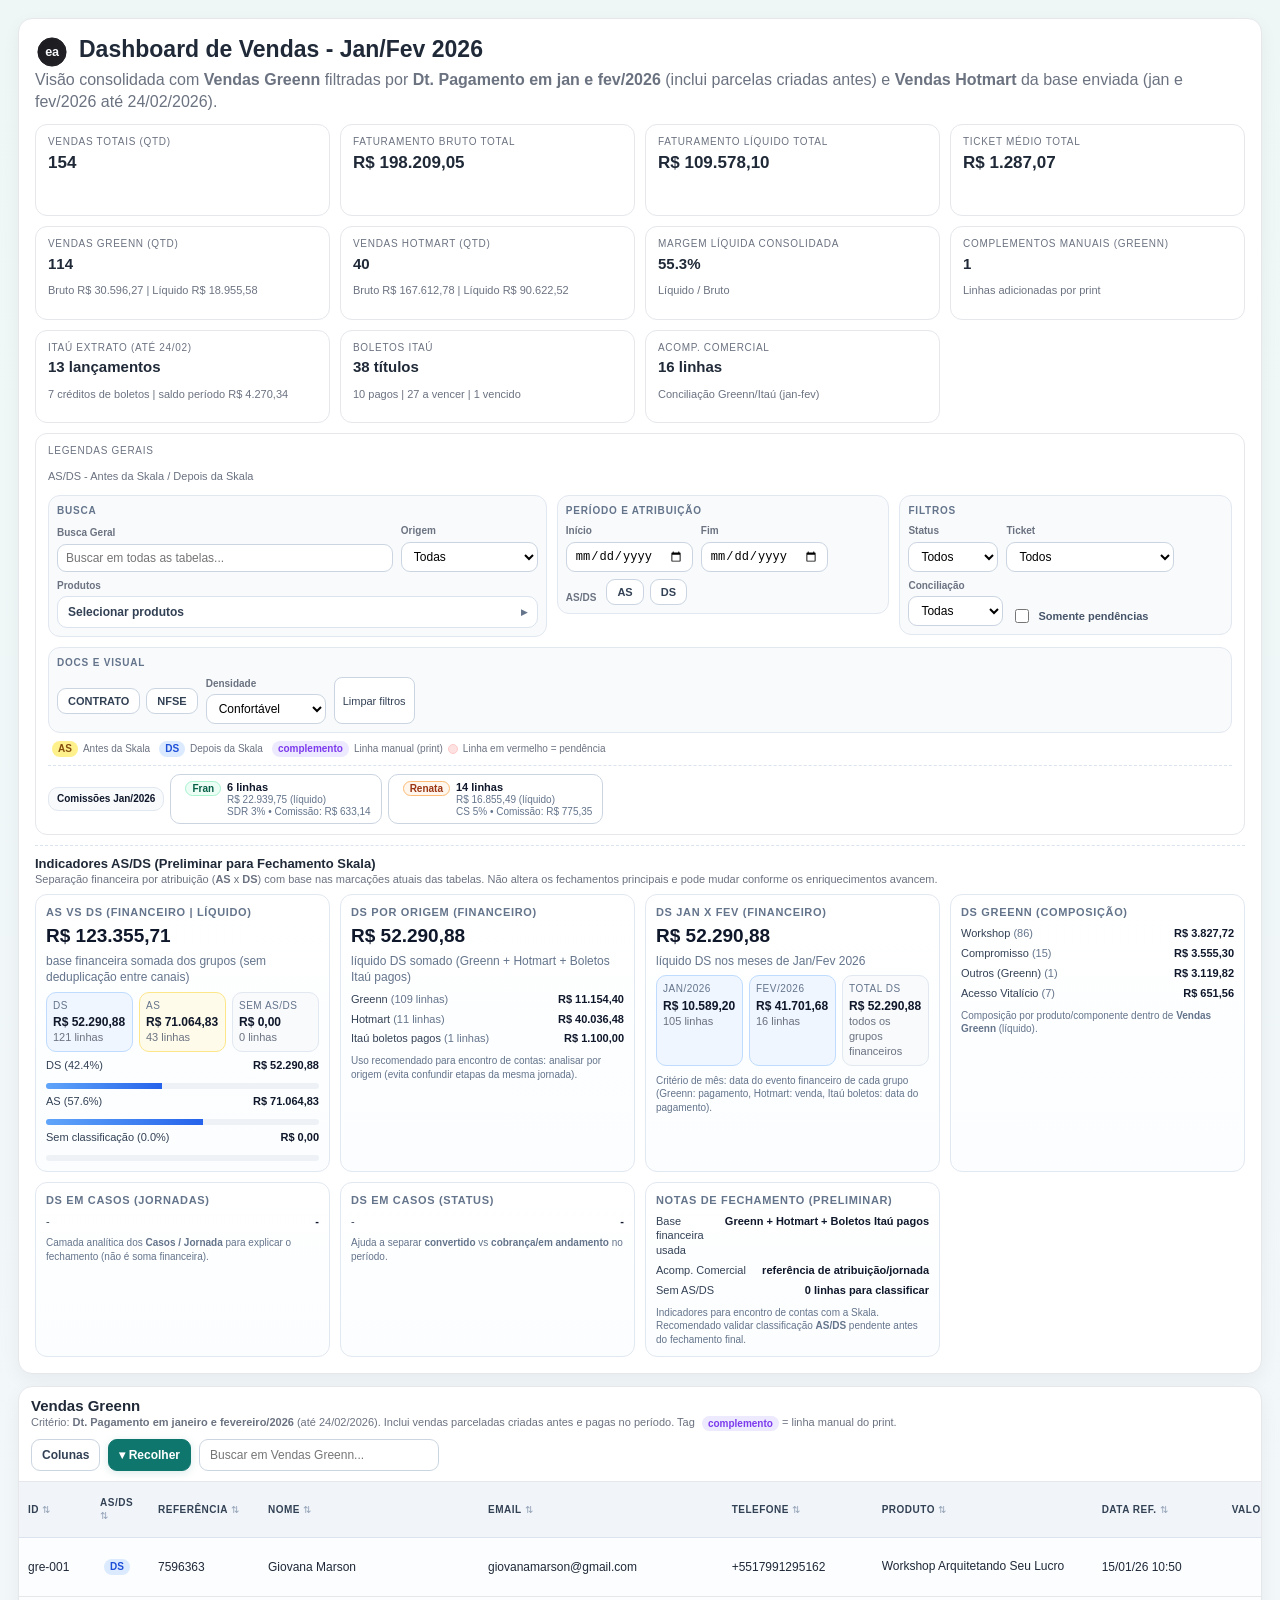
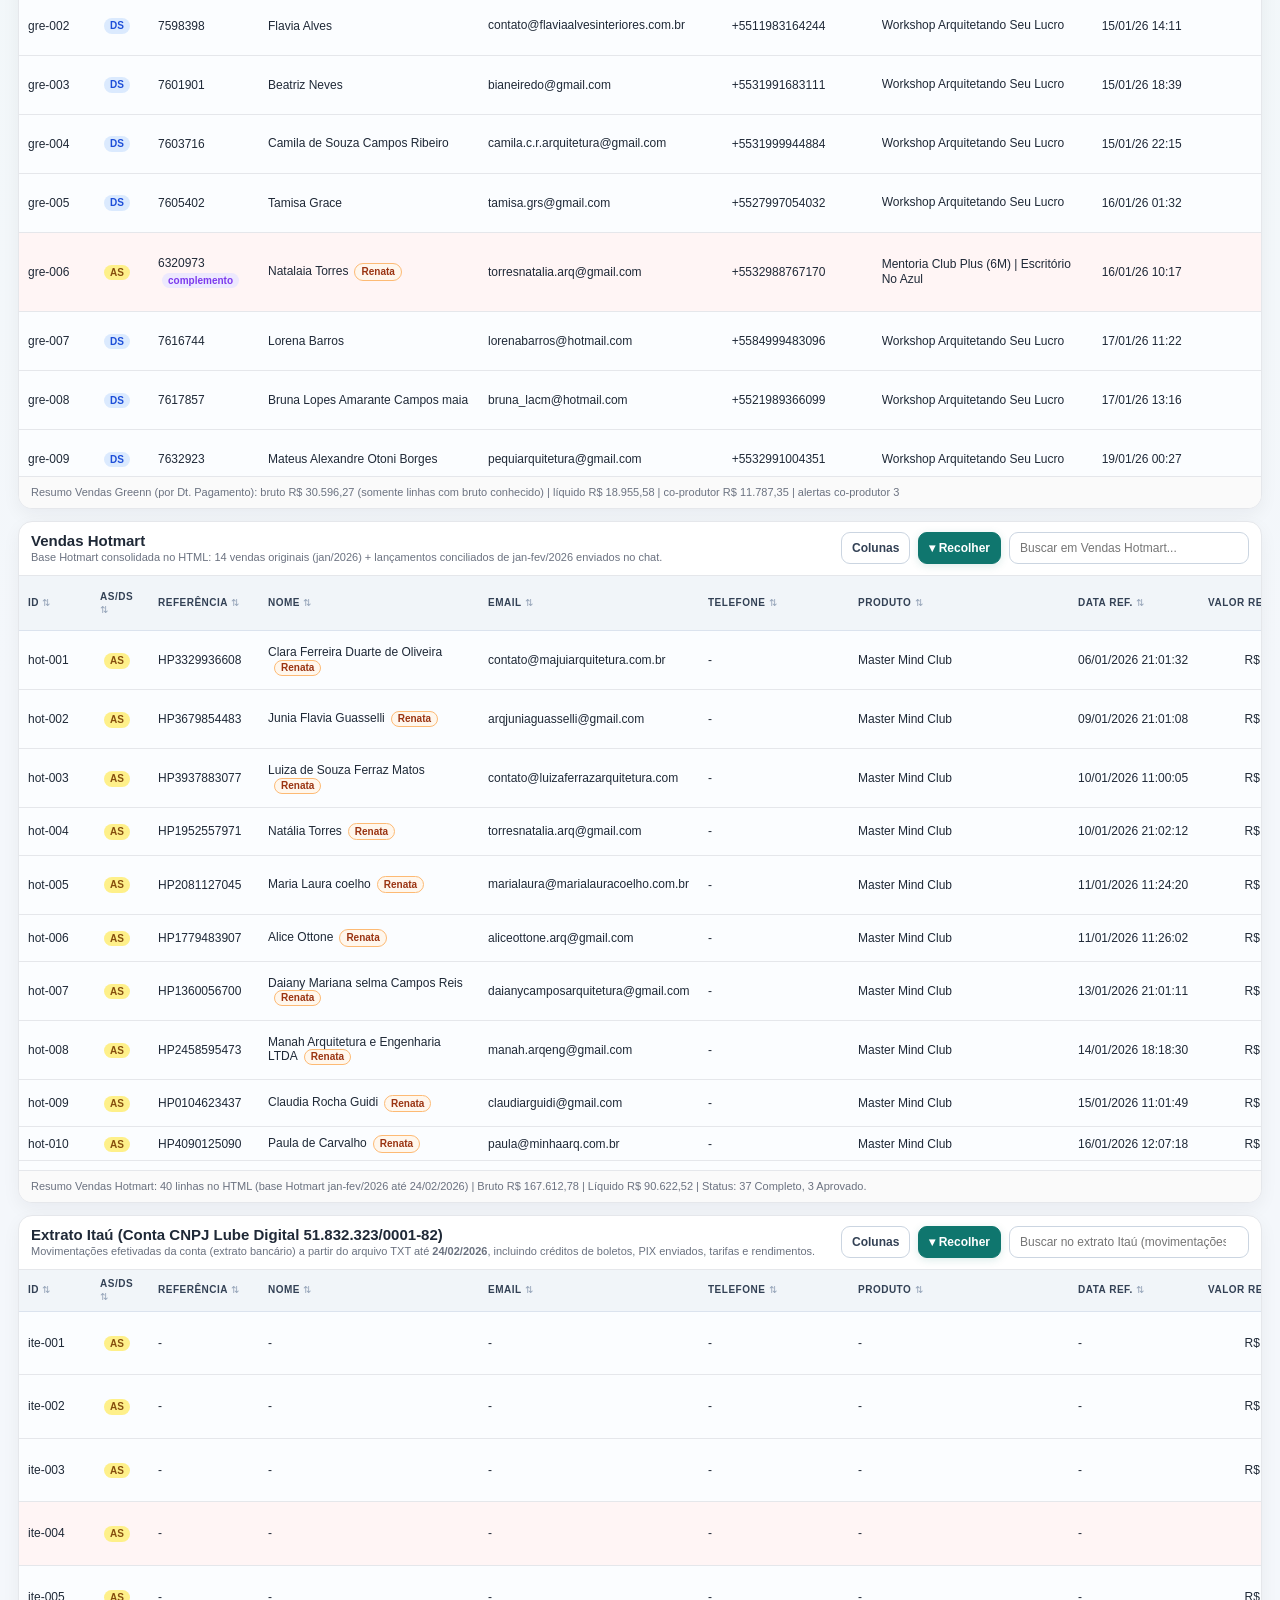
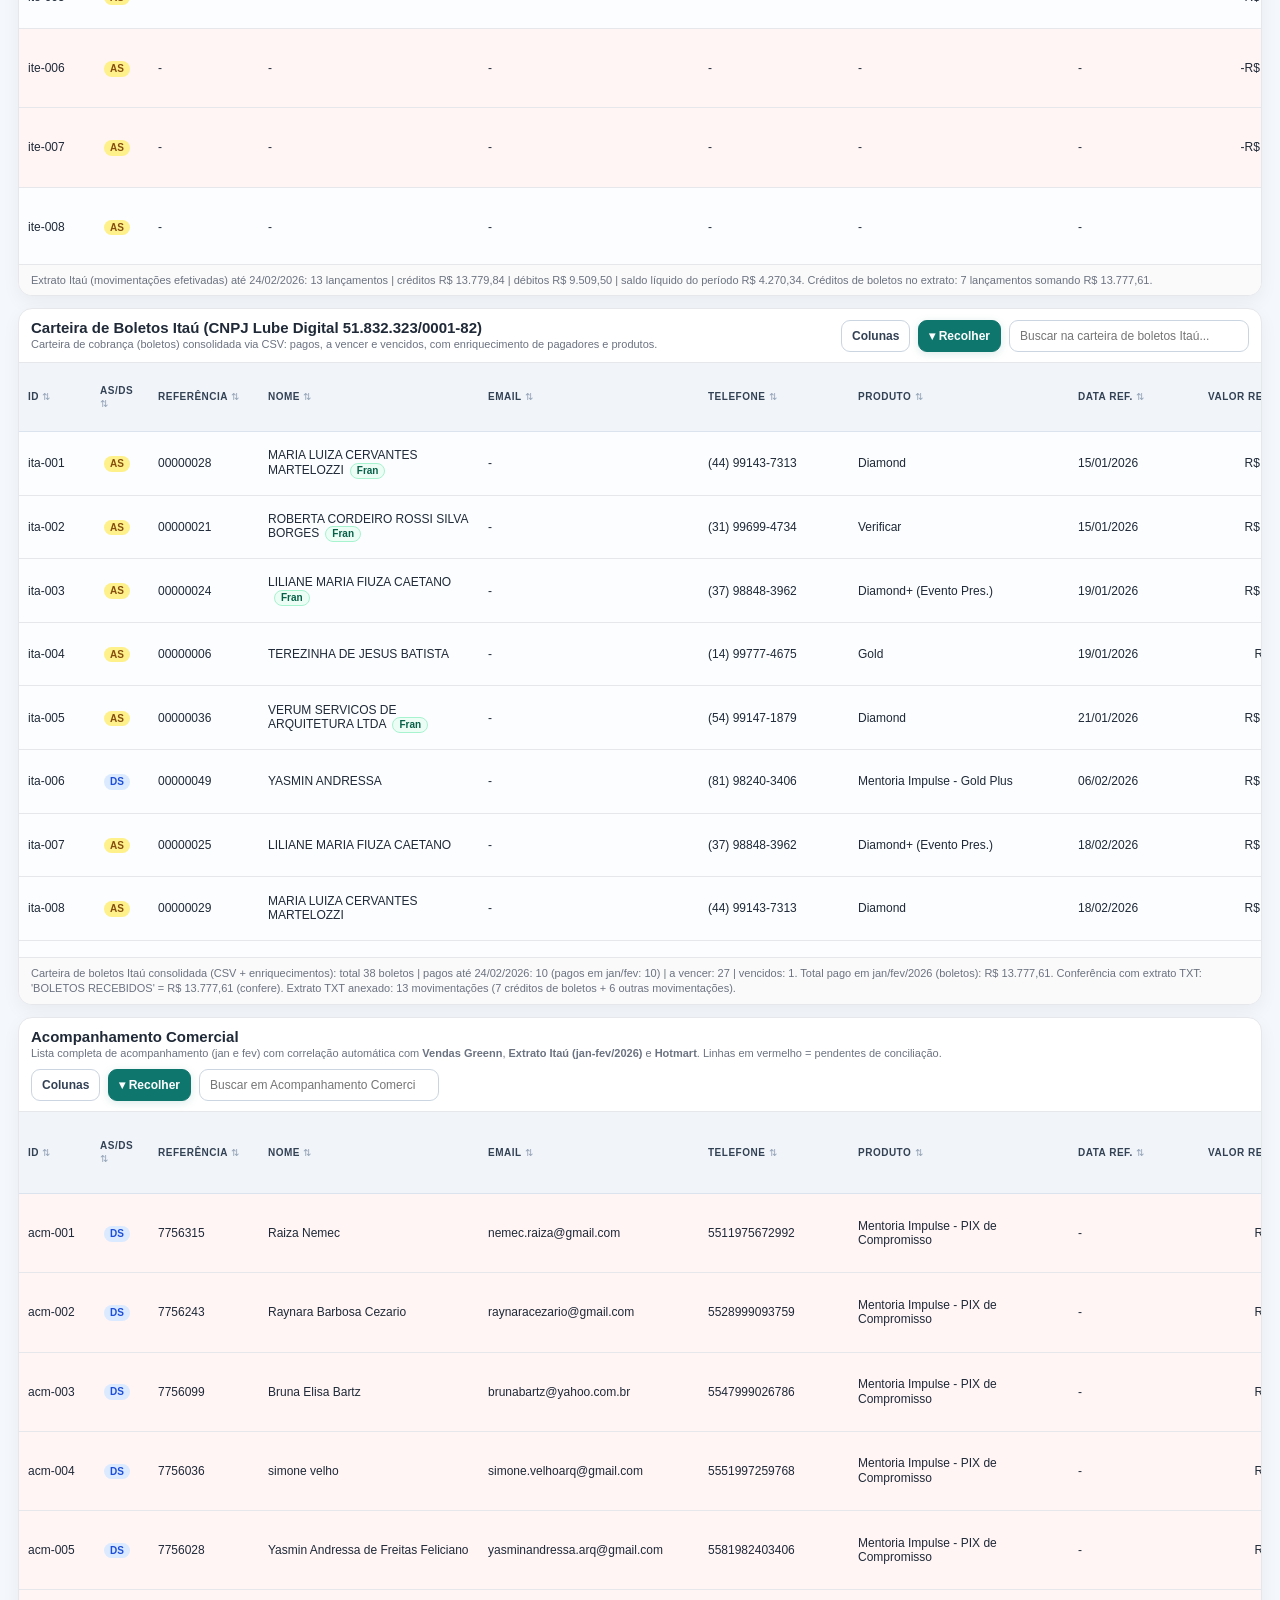
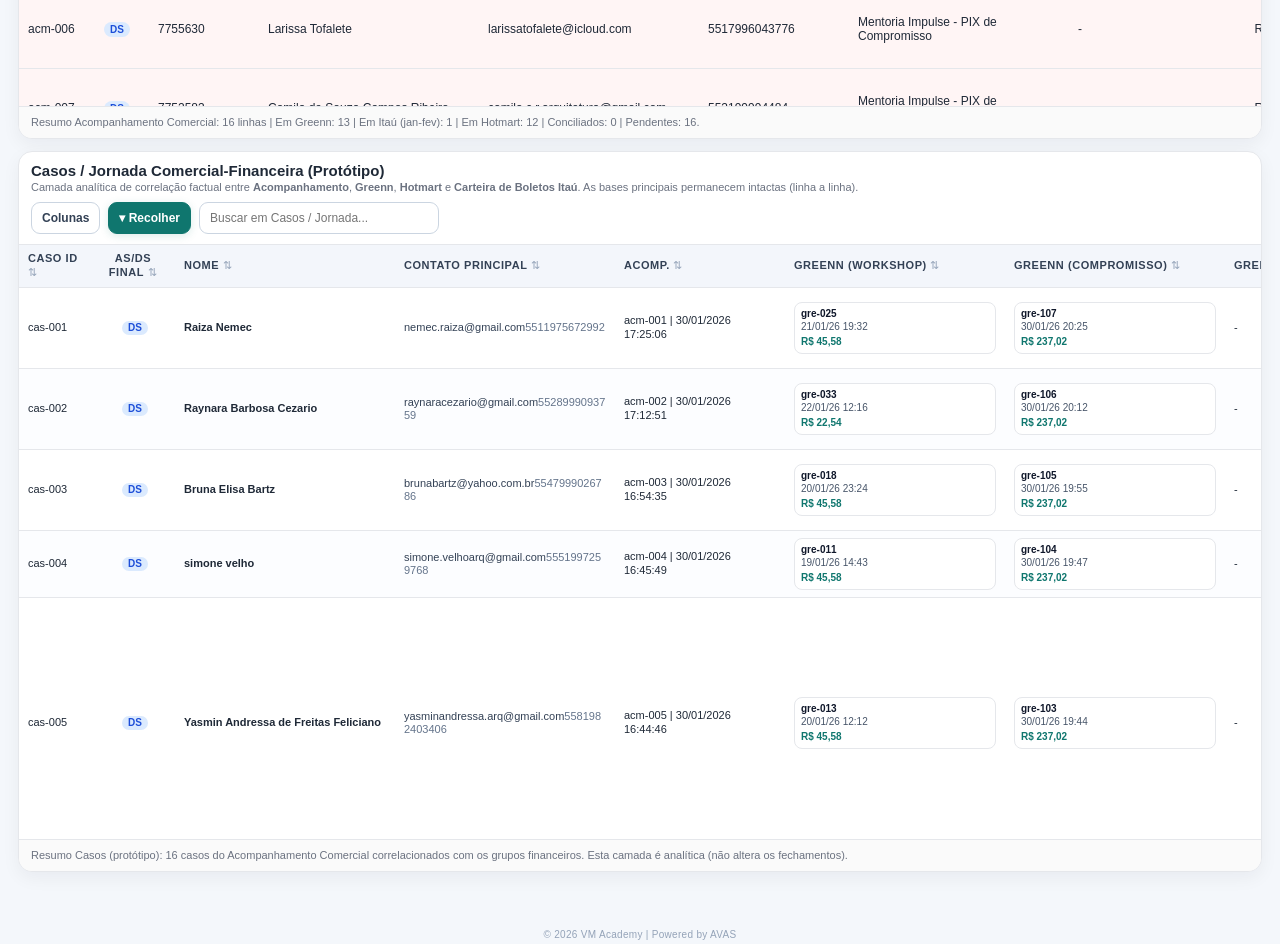
==== vendas_janeiro_2026.html @ bb072543 "feat: consolida relatorio jan-fev 2026 com filtros, comissoes e padronizacao UI" ====
<!doctype html>
<html lang='pt-BR'>
<head>
<meta charset='utf-8'>
<meta name='viewport' content='width=device-width, initial-scale=1'>
<title>Vendas Janeiro 2026 - Consolidado</title>
<style>
:root { --bg:#f4f7fb; --card:#fff; --ink:#1f2937; --muted:#6b7280; --line:#e5e7eb; --paid:#166534; --paid-bg:#dcfce7; --complete:#0f766e; --complete-bg:#ccfbf1; --danger:#991b1b; --danger-bg:#fee2e2; --manual:#7c3aed; --manual-bg:#ede9fe; }
* { box-sizing:border-box; }
body { margin:0; font-family:-apple-system,BlinkMacSystemFont,'Segoe UI',Helvetica,Arial,sans-serif; color:var(--ink); background:linear-gradient(180deg,#eef7f6 0%,var(--bg) 40%); line-height:1.35; }
.wrap { max-width:1680px; margin:0 auto; padding:18px; }
.hero,.panel { background:var(--card); border:1px solid var(--line); border-radius:14px; box-shadow:0 6px 18px rgba(16,24,40,.05); }
.hero { padding:16px; margin-bottom:12px; }
h1 { margin:0 0 4px; font-size:23px; line-height:1.2; }
.hero-title { display:flex; align-items:center; gap:10px; }
.brand-mark { width:34px; height:34px; flex:0 0 34px; display:inline-flex; align-items:center; justify-content:center; border-radius:999px; background:transparent; border:0; box-shadow:none; }
.brand-mark svg { width:30px; height:30px; display:block; }
.sub { margin:0; color:var(--muted); }
.cards { display:grid; grid-template-columns:repeat(4,minmax(180px,1fr)); gap:10px; margin:12px 0 0; align-items:start; }
.card { background:var(--card); border:1px solid var(--line); border-radius:12px; padding:10px 12px; align-self:start; min-height:92px; }
.card-legends { grid-column:1 / -1; min-height:auto; }
.card-legends .legend-tools { display:flex; align-items:flex-end; gap:8px; flex-wrap:wrap; }
.card-legends .legend-tools > label { min-width:auto; }
.card-legends .legend-tools input[type='search'] { min-width:260px; }
.card-legends .legend-tools select[multiple] { min-width:320px; min-height:80px; }
.card-legends .legend-box { margin-top:8px; }
.k { margin:0; font-size:10px; color:var(--muted); text-transform:uppercase; letter-spacing:.07em; }
.v { margin:4px 0 0; font-size:17px; font-weight:700; line-height:1.15; }
.v.small { font-size:15px; }
.panel { overflow:hidden; margin-bottom:12px; }
.toolbar { display:flex; gap:8px; align-items:center; justify-content:space-between; padding:10px 12px; border-bottom:1px solid var(--line); flex-wrap:wrap; }
.panel h2 { margin:0; font-size:15px; line-height:1.2; }
.toolbar-actions { display:flex; gap:8px; align-items:center; flex-wrap:wrap; }
.toolbar input { padding:8px 10px; border-radius:9px; border:1px solid #cbd5e1; min-width:240px; font-size:12px; }
.toggle-btn { padding:8px 10px; border-radius:9px; border:1px solid #0f766e; background:#0f766e; cursor:pointer; color:#fff; font-weight:700; white-space:nowrap; box-shadow:0 2px 8px rgba(15,118,110,.15); font-size:12px; }
.toggle-btn:hover { background:#0b5f59; border-color:#0b5f59; }
.toggle-btn:focus-visible { outline:2px solid #99f6e4; outline-offset:2px; }
.cols-wrap { position:relative; }
.cols-btn { padding:8px 10px; border-radius:9px; border:1px solid #cbd5e1; background:#fff; cursor:pointer; color:#334155; font-weight:600; white-space:nowrap; font-size:12px; }
.cols-btn:hover { background:#f8fafc; }
.cols-menu { position:absolute; right:0; top:calc(100% + 6px); width:min(360px, 80vw); max-height:320px; overflow:auto; background:#fff; border:1px solid #e2e8f0; border-radius:12px; box-shadow:0 12px 30px rgba(15,23,42,.14); padding:8px; display:none; z-index:30; }
.cols-menu.open { display:block; }
.cols-menu-head { display:flex; justify-content:space-between; gap:8px; align-items:center; padding:4px 4px 8px; border-bottom:1px solid #eef2f7; margin-bottom:6px; position:sticky; top:-8px; background:#fff; }
.cols-menu-head strong { font-size:11px; color:#475569; text-transform:uppercase; letter-spacing:.05em; }
.cols-menu-actions { display:flex; gap:6px; }
.cols-menu-actions button { border:1px solid #cbd5e1; background:#fff; color:#334155; border-radius:8px; padding:4px 6px; font-size:11px; cursor:pointer; }
.cols-menu-item { display:flex; align-items:flex-start; gap:8px; padding:5px 4px; border-radius:8px; }
.cols-menu-item:hover { background:#f8fafc; }
.cols-menu-item input { margin-top:2px; }
.cols-menu-item span { font-size:12px; color:#334155; line-height:1.25; }
.meta { color:var(--muted); font-size:11px; line-height:1.35; }
.table-wrap { overflow:auto; max-height:66vh; }
table { width:100%; border-collapse:collapse; }
.greenn-table { min-width:1900px; }
.hot-table { min-width:1550px; }
.case-table { min-width:2400px; }
.case-table { table-layout:fixed; }
#tblCasos th, #tblCasos td { font-size:11px; line-height:1.25; }
#tblCasos th { background:#f3f6fb; }
#tblCasos tbody tr:nth-child(even) td { background:#fcfdff; }
#tblCasos tbody tr:hover td { background:#f4fbff; }
#tblCasos td { word-break:break-word; }
#tblCasos th:nth-child(1), #tblCasos td:nth-child(1) { width:72px; min-width:72px; }
#tblCasos th:nth-child(2), #tblCasos td:nth-child(2) { width:84px; min-width:84px; text-align:center; }
#tblCasos th:nth-child(3), #tblCasos td:nth-child(3) { width:220px; min-width:220px; }
#tblCasos th:nth-child(4), #tblCasos td:nth-child(4) { width:220px; min-width:220px; }
#tblCasos th:nth-child(5), #tblCasos td:nth-child(5) { width:170px; min-width:170px; }
#tblCasos th:nth-child(6), #tblCasos td:nth-child(6),
#tblCasos th:nth-child(7), #tblCasos td:nth-child(7),
#tblCasos th:nth-child(8), #tblCasos td:nth-child(8),
#tblCasos th:nth-child(9), #tblCasos td:nth-child(9),
#tblCasos th:nth-child(10), #tblCasos td:nth-child(10) { width:220px; min-width:220px; }
#tblCasos th:nth-child(11), #tblCasos td:nth-child(11) { width:190px; min-width:190px; }
#tblCasos th:nth-child(12), #tblCasos td:nth-child(12) { width:90px; min-width:90px; }
#tblCasos th:nth-child(13), #tblCasos td:nth-child(13) { width:120px; min-width:120px; }
#tblCasos th:nth-child(14), #tblCasos td:nth-child(14) { width:170px; min-width:170px; }
#tblCasos th:nth-child(15), #tblCasos td:nth-child(15) { width:340px; min-width:340px; }
#tblCasos th:nth-child(-n+3), #tblCasos td:nth-child(-n+3) { position:sticky; z-index:2; }
#tblCasos th:nth-child(1), #tblCasos td:nth-child(1) { left:0; }
#tblCasos th:nth-child(2), #tblCasos td:nth-child(2) { left:72px; }
#tblCasos th:nth-child(3), #tblCasos td:nth-child(3) { left:156px; }
#tblCasos thead th:nth-child(1) { z-index:7; background:#f3f6fb; }
#tblCasos thead th:nth-child(2) { z-index:6; background:#f3f6fb; }
#tblCasos thead th:nth-child(3) { z-index:5; background:#f3f6fb; }
#tblCasos tbody td:nth-child(1) { z-index:4; }
#tblCasos tbody td:nth-child(2) { z-index:3; }
#tblCasos tbody td:nth-child(3) { z-index:2; }
#tblCasos tbody td:nth-child(-n+3) { box-shadow:1px 0 0 #e5e7eb; background-clip:padding-box; background:#fff; }
#tblCasos tbody tr:nth-child(even) td:nth-child(-n+3) { background:#fcfdff; }
#tblCasos tbody tr:hover td:nth-child(-n+3) { background:#f4fbff; }
#tblCasos tbody td { vertical-align:middle; }
#tblCasos td .case-name,
#tblCasos td .case-contact,
#tblCasos td .case-match-basis { display:-webkit-box; -webkit-line-clamp:3; -webkit-box-orient:vertical; overflow:hidden; }
#tblCasos td .case-contact { line-height:1.2; }
.case-name { font-weight:600; color:#1f2937; }
.case-contact { display:flex; flex-direction:column; gap:2px; }
.case-contact .mail { color:#334155; }
.case-contact .phone { color:#64748b; font-variant-numeric:tabular-nums; }
.case-journey { display:flex; flex-wrap:wrap; gap:4px; align-items:center; }
.case-step { display:inline-flex; align-items:center; padding:2px 7px; border-radius:999px; font-size:10px; font-weight:600; border:1px solid #dbe3ee; background:#fff; color:#334155; }
.case-step.s-greenn { background:#ecfeff; border-color:#a5f3fc; color:#0f766e; }
.case-step.s-hotmart { background:#fff7ed; border-color:#fed7aa; color:#c2410c; }
.case-step.s-itau { background:#eff6ff; border-color:#bfdbfe; color:#1d4ed8; }
.case-step.s-other { background:#f8fafc; border-color:#e2e8f0; color:#475569; }
.case-arrow { color:#94a3b8; font-size:10px; }
.case-events { display:flex; flex-direction:column; gap:5px; }
.case-event-card { border:1px solid #e5e7eb; background:#fff; border-radius:8px; padding:5px 6px; }
.case-event-card .eid { font-weight:700; color:#0f172a; font-size:10px; }
.case-event-card .eline { color:#475569; font-size:10px; margin-top:1px; }
.case-event-card .eval { color:#0f766e; font-weight:700; font-size:10px; margin-top:2px; }
.case-event-more { color:#64748b; font-size:10px; font-style:italic; padding-left:2px; }
.case-events-extra { display:none; }
.case-events.expanded .case-events-extra { display:flex; flex-direction:column; gap:5px; }
.case-events .case-events-btn { align-self:flex-start; margin-top:1px; }
.case-obs { color:#334155; }
.case-obs .obs-text { display:-webkit-box; -webkit-line-clamp:2; -webkit-box-orient:vertical; overflow:hidden; }
.case-obs.expanded .obs-text { display:block; overflow:visible; }
.case-obs .obs-btn { margin-top:4px; padding:2px 6px; border:1px solid #cbd5e1; background:#fff; border-radius:8px; color:#334155; font-size:10px; cursor:pointer; }
.case-obs .obs-btn:hover { background:#f8fafc; }
.case-match-basis { color:#64748b; font-size:10px; line-height:1.25; }
.cell-clamp { display:flex; flex-direction:column; justify-content:center; min-height:44px; gap:4px; }
.cell-clamp-content { display:-webkit-box; -webkit-line-clamp:3; -webkit-box-orient:vertical; overflow:hidden; line-height:1.2; }
.cell-clamp.expanded .cell-clamp-content { display:block; overflow:visible; }
.cell-clamp .cell-toggle { align-self:flex-start; margin:0; padding:2px 6px; border:1px solid #cbd5e1; background:#fff; border-radius:8px; color:#334155; font-size:10px; cursor:pointer; }
.cell-clamp .cell-toggle:hover { background:#f8fafc; }
.cell-clamp-cell.expanded-cell { background:#f8fbff !important; }
tbody tr.row-expanded td { background:#f8fbff; }
tbody td { vertical-align:middle; }
tbody tr { min-height:72px; }
th,td { padding:7px 9px; border-bottom:1px solid var(--line); font-size:12px; }
body.compact tbody tr { min-height:56px; }
body.compact th, body.compact td { padding:5px 7px; font-size:11px; }
body.compact .status { font-size:10px; padding:1px 5px; }
body.compact .tag { font-size:9px; padding:1px 5px; }
body.compact .cell-clamp { min-height:34px; gap:3px; }
body.compact .cell-clamp .cell-toggle,
body.compact .obs-btn { font-size:9px; padding:1px 5px; }
th { position:sticky; top:0; background:#f8fafc; text-align:left; font-size:10px; text-transform:uppercase; letter-spacing:.05em; color:#334155; z-index:1; }
th.sortable { cursor:pointer; user-select:none; }
th.sortable::after { content:' ⇅'; color:#94a3b8; font-weight:400; }
th.sortable[data-sort='asc']::after { content:' ↑'; color:#0f766e; }
th.sortable[data-sort='desc']::after { content:' ↓'; color:#0f766e; }
.th-std, .td-std { background-clip:padding-box; }
.th-std-id, .td-std-id { min-width:72px; width:72px; }
.th-std-asds, .td-std-asds { min-width:58px; width:58px; }
.th-std-ref, .td-std-ref { min-width:110px; width:110px; }
.th-std-nome, .td-std-nome { min-width:220px; width:220px; }
.th-std-email, .td-std-email { min-width:220px; width:220px; }
.th-std-telefone, .td-std-telefone { min-width:150px; width:150px; }
.th-std-produto, .td-std-produto { min-width:220px; width:220px; }
.th-std-data, .td-std-data { min-width:130px; width:130px; }
.th-std-valor, .td-std-valor { min-width:120px; width:120px; }
.th-std-status, .td-std-status { min-width:120px; width:120px; }
.th-std-contrato, .td-std-contrato { min-width:110px; width:110px; }
.th-std-nfse, .td-std-nfse { min-width:90px; width:90px; }
.th-std { background:#f1f5f9; border-bottom-color:#dbe3ee; }
.td-std { background:#fbfdff; }
.td-std-valor { text-align:right; white-space:nowrap; font-variant-numeric:tabular-nums; }
td.num { text-align:right; white-space:nowrap; font-variant-numeric:tabular-nums; }
.status { padding:2px 6px; border-radius:999px; font-size:11px; font-weight:600; display:inline-block; white-space:nowrap; }
.st-paid { color:var(--paid); background:var(--paid-bg); }
.st-complete { color:var(--complete); background:var(--complete-bg); }
.st-info { color:#1d4ed8; background:#dbeafe; }
.st-yes { color:#166534; background:#dcfce7; }
.st-no { color:#991b1b; background:#fee2e2; }
.st-na { color:#854d0e; background:#fef9c3; }
.tag { display:inline-block; margin-left:4px; padding:1px 6px; border-radius:999px; font-size:10px; font-weight:600; vertical-align:middle; }
.tag-manual { color:var(--manual); background:var(--manual-bg); }
.tag-as { color:#854d0e; background:#fef08a; }
.tag-ds { color:#1d4ed8; background:#dbeafe; }
.tag-link { color:#475569; background:#eef2f7; border:1px solid #dbe3ef; }
.tag-fran { color:#065f46; background:#ecfdf5; border:1px solid #a7f3d0; }
.tag-renata { color:#9a3412; background:#fff7ed; border:1px solid #fdba74; }
.info-dot { display:inline-flex; align-items:center; justify-content:center; width:14px; height:14px; margin-left:6px; border-radius:999px; border:1px solid #cbd5e1; background:#f8fafc; color:#475569; font-size:10px; font-weight:700; line-height:1; cursor:help; vertical-align:middle; }
.legend-mini { margin-top:6px; font-size:11px; color:var(--muted); }
.legend-box { display:flex; flex-wrap:wrap; gap:5px; margin-top:6px; }
.legend-item { display:inline-flex; align-items:center; gap:5px; font-size:10px; color:var(--muted); }
.commission-box { margin-top:8px; border-top:1px dashed #dbe3ee; padding-top:8px; display:flex; flex-wrap:wrap; gap:6px; align-items:center; }
.commission-box .legend-item { border:1px solid #e2e8f0; background:#f8fafc; border-radius:10px; padding:4px 8px; }
.commission-box .legend-item strong { color:#0f172a; }
.commission-box .comm-btn { border:1px solid #cbd5e1; background:#fff; border-radius:10px; padding:6px 10px; cursor:pointer; display:inline-flex; align-items:flex-start; gap:6px; text-align:left; }
.commission-box .comm-btn:hover { background:#f8fafc; }
.commission-box .comm-btn.active { box-shadow:0 0 0 2px rgba(15,118,110,.10); }
.commission-box .comm-btn.active.fran { border-color:#34d399; background:#ecfdf5; }
.commission-box .comm-btn.active.renata { border-color:#fb923c; background:#fff7ed; }
.commission-box .comm-btn .stack { display:flex; flex-direction:column; gap:1px; }
.commission-box .comm-btn .t1 { font-size:11px; font-weight:700; color:#0f172a; line-height:1.1; }
.commission-box .comm-btn .t2, .commission-box .comm-btn .t3 { font-size:10px; color:#64748b; line-height:1.1; }
.legend-tools { display:flex; align-items:center; gap:8px; flex-wrap:wrap; margin-top:6px; }
.legend-tools label { font-size:10px; color:var(--muted); font-weight:600; }
.legend-tools input { padding:6px 8px; border-radius:9px; border:1px solid #cbd5e1; min-width:190px; font-size:12px; }
.legend-tools select { padding:6px 8px; border-radius:9px; border:1px solid #cbd5e1; background:#fff; font-size:12px; }
.legend-tools select[multiple] { min-width:220px; min-height:72px; }
.legend-tools .multi-actions { display:flex; gap:6px; align-items:center; }
.legend-tools .mini-btn { padding:5px 8px; border-radius:8px; border:1px solid #cbd5e1; background:#fff; color:#334155; font-size:11px; cursor:pointer; }
.legend-tools .mini-btn:hover { background:#f8fafc; }
.legend-tools .chk { display:inline-flex; align-items:center; gap:6px; }
.legend-tools .chk input { min-width:auto; width:14px; height:14px; padding:0; }
.legend-tools .btn-group { display:flex; gap:6px; align-items:center; flex-wrap:wrap; }
.legend-tools .filter-btn { padding:6px 10px; border-radius:9px; border:1px solid #cbd5e1; background:#fff; color:#334155; font-size:11px; font-weight:600; cursor:pointer; }
.legend-tools .filter-btn:hover { background:#f8fafc; }
.legend-tools .filter-btn.active { border-color:#0f766e; background:#ecfdf5; color:#065f46; }
.legend-tools .filter-btn.active.as-btn { border-color:#d97706; background:#fffbeb; color:#92400e; }
.legend-tools .filter-btn.active.ds-btn { border-color:#2563eb; background:#eff6ff; color:#1d4ed8; }
.legend-tools.v2 { display:block; margin-top:8px; }
.legend-grid { display:grid; grid-template-columns: 2.2fr 1.2fr 1.3fr 1.1fr; gap:10px; align-items:start; }
.legend-group { border:1px solid #e2e8f0; background:#f8fafc; border-radius:12px; padding:8px; }
.legend-group h4 { margin:0 0 7px; font-size:10px; text-transform:uppercase; letter-spacing:.08em; color:#64748b; }
.legend-group .row { display:flex; gap:8px; align-items:flex-end; flex-wrap:wrap; }
.legend-group .row + .row { margin-top:7px; }
.legend-field { display:flex; flex-direction:column; gap:4px; min-width:120px; }
.legend-field.grow { flex:1 1 240px; }
.legend-field.small { min-width:90px; }
.legend-field label { font-size:10px; color:var(--muted); font-weight:600; }
.legend-group input, .legend-group select { width:100%; min-width:0; }
.legend-inline { display:flex; gap:6px; align-items:center; flex-wrap:wrap; }
.legend-inline-label { font-size:10px; color:var(--muted); font-weight:600; margin-right:2px; }
.products-panel { border:1px solid #dbe3ee; border-radius:10px; background:#fff; }
.products-panel > summary { list-style:none; cursor:pointer; padding:7px 10px; font-size:12px; font-weight:600; color:#334155; display:flex; align-items:center; justify-content:space-between; }
.products-panel > summary::-webkit-details-marker { display:none; }
.products-panel > summary::after { content:'▾'; color:#64748b; }
.products-panel:not([open]) > summary::after { content:'▸'; }
.products-panel-body { border-top:1px solid #e2e8f0; padding:8px; display:flex; flex-direction:column; gap:8px; }
.products-panel-body select[multiple] { min-width:0; width:100%; min-height:84px; }
.legend-group .multi-actions { justify-content:flex-end; }
.legend-group.actions { display:flex; flex-direction:column; justify-content:space-between; }
.legend-group.actions .btn-stack { display:flex; flex-direction:column; gap:8px; }
.legend-group.actions .mini-btn { width:100%; justify-content:center; }
.legend-group .toggle-row { display:flex; gap:6px; flex-wrap:wrap; align-items:center; }
.legend-group .toggle-row .filter-btn, .legend-group .toggle-row .mini-btn { white-space:nowrap; }
.legend-group .chk-inline { display:inline-flex; align-items:center; gap:6px; font-size:11px; color:#475569; }
.legend-group .chk-inline input { width:14px; height:14px; min-width:auto; }
@media (max-width:1300px) {
  .legend-grid { grid-template-columns: 1.8fr 1.2fr 1.2fr; }
  .legend-group.actions { grid-column: 1 / -1; }
  .legend-group.actions .btn-stack { flex-direction:row; flex-wrap:wrap; }
  .legend-group.actions .mini-btn { width:auto; }
}
@media (max-width:900px) {
  .legend-grid { grid-template-columns: 1fr; }
}
.asds-zone { margin-top:10px; border-top:1px dashed #dbe3ee; padding-top:10px; }
.asds-zone-head { display:flex; justify-content:space-between; gap:8px; align-items:flex-start; flex-wrap:wrap; margin-bottom:8px; }
.asds-zone-head h3 { margin:0; font-size:13px; line-height:1.2; }
.asds-zone-head .meta { margin:0; }
.asds-grid { display:grid; grid-template-columns:repeat(4,minmax(220px,1fr)); gap:10px; }
.asds-card { border:1px solid #e2e8f0; border-radius:12px; background:linear-gradient(180deg,#ffffff 0%, #fbfdff 100%); padding:10px; min-height:120px; }
.asds-card h4 { margin:0 0 6px; font-size:11px; text-transform:uppercase; letter-spacing:.06em; color:#64748b; }
.asds-kpi { display:flex; gap:8px; align-items:flex-end; margin-bottom:6px; flex-wrap:wrap; }
.asds-kpi .big { font-size:19px; font-weight:700; line-height:1; color:#0f172a; }
.asds-kpi .subv { font-size:12px; color:#64748b; }
.asds-split { display:grid; grid-template-columns:repeat(3,minmax(0,1fr)); gap:6px; margin-top:6px; }
.asds-chip { border:1px solid #e2e8f0; border-radius:10px; background:#fff; padding:6px; }
.asds-chip .lbl { font-size:10px; color:#64748b; text-transform:uppercase; letter-spacing:.05em; }
.asds-chip .val { font-size:12px; font-weight:700; color:#0f172a; margin-top:2px; }
.asds-chip.as { background:#fffbeb; border-color:#fde68a; }
.asds-chip.ds { background:#eff6ff; border-color:#bfdbfe; }
.asds-chip.na { background:#f8fafc; border-color:#e2e8f0; }
.asds-list { display:flex; flex-direction:column; gap:5px; margin-top:6px; }
.asds-row { display:grid; grid-template-columns:minmax(0,1fr) auto; gap:8px; align-items:start; font-size:11px; }
.asds-row .name { color:#334155; }
.asds-row .amt { color:#0f172a; font-weight:700; white-space:nowrap; }
.asds-row .muted { color:#64748b; font-weight:400; }
.asds-bar { position:relative; height:6px; border-radius:999px; background:#eef2f7; overflow:hidden; margin-top:5px; }
.asds-bar > span { position:absolute; left:0; top:0; bottom:0; background:linear-gradient(90deg,#60a5fa,#2563eb); }
.asds-note { margin-top:8px; font-size:10px; color:#64748b; line-height:1.35; }
@media (max-width:1100px) {
  .asds-grid { grid-template-columns:repeat(2,minmax(220px,1fr)); }
}
@media (max-width:720px) {
  .asds-grid { grid-template-columns:1fr; }
}
.legend-dot { width:10px; height:10px; border-radius:999px; display:inline-block; border:1px solid #d1d5db; }
.dot-alert { background:#fee2e2; border-color:#fecaca; }
.dot-manual { background:#ede9fe; border-color:#ddd6fe; }
tr.row-alert td { background:#fff5f5; }
tr.row-alert td.cop { color:var(--danger); font-weight:700; }
.row-balance td { font-weight:700; background:#fafafa; }
.row-section td { font-weight:700; background:#f5f5f5; }
.val-pos { color:#047857; font-weight:700; }
.note { padding:8px 12px; color:var(--muted); font-size:11px; border-top:1px solid var(--line); background:#fafafa; line-height:1.35; }
.greenn-table td a { color:#1d4ed8; text-decoration:none; }
.greenn-table td a:hover { text-decoration:underline; }
@media (max-width:1100px) {
  .cards { grid-template-columns:repeat(2,minmax(160px,1fr)); }
  .toolbar input { min-width:200px; }
}
@media (max-width:720px) {
  .wrap { padding:12px; }
  h1 { font-size:20px; }
  .hero-title { gap:8px; }
  .brand-mark { width:28px; height:28px; flex-basis:28px; }
  .brand-mark svg { width:24px; height:24px; }
  .cards { grid-template-columns:1fr; }
  .toolbar { padding:10px; }
  .toolbar input, .legend-tools input { min-width:100%; width:100%; }
  .legend-tools { align-items:stretch; }
}
.page-footer { margin-top:18px; padding:8px 4px 2px; text-align:center; color:#94a3b8; font-size:10px; font-weight:300; letter-spacing:.03em; }
</style>
</head>
<body>
<div class='wrap'>
  <section class='hero'>
    <div class='hero-title'>
      <span class='brand-mark' aria-hidden='true' title='ENA'>
        <svg viewBox='0 0 100 100' xmlns='http://www.w3.org/2000/svg' role='img' aria-label='Logomarca ENA'>
          <defs>
            <linearGradient id='enaBg' x1='0%' y1='0%' x2='100%' y2='100%'>
              <stop offset='0%' stop-color='#1b1b1f'/>
              <stop offset='100%' stop-color='#232327'/>
            </linearGradient>
          </defs>
          <circle cx='50' cy='50' r='47' fill='url(#enaBg)' stroke='#16161a' stroke-width='3'/>
          <circle cx='50' cy='50' r='44' fill='none' stroke='#2a2a2f' stroke-width='1.5'/>
          <text x='50' y='64' text-anchor='middle' font-family='Arial, Helvetica, sans-serif' font-size='42' font-weight='700' fill='#f8fafc' letter-spacing='-1'>ea</text>
        </svg>
      </span>
      <h1>Dashboard de Vendas - Jan/Fev 2026</h1>
    </div>
    <p class='sub'>Visão consolidada com <strong>Vendas Greenn</strong> filtradas por <strong>Dt. Pagamento em jan e fev/2026</strong> (inclui parcelas criadas antes) e <strong>Vendas Hotmart</strong> da base enviada (jan e fev/2026 até 24/02/2026).</p>
    <div class='cards'>
      <article class='card'><p class='k'>Vendas Totais (Qtd)</p><p class='v'>154</p></article>
      <article class='card'><p class='k'>Faturamento Bruto Total</p><p class='v'>R$ 198.209,05</p></article>
      <article class='card'><p class='k'>Faturamento Líquido Total</p><p class='v'>R$ 109.578,10</p></article>
      <article class='card'><p class='k'>Ticket Médio Total</p><p class='v'>R$ 1.287,07</p></article>
      <article class='card'><p class='k'>Vendas Greenn (Qtd)</p><p class='v small'>114</p><p class='meta'>Bruto R$ 30.596,27 | Líquido R$ 18.955,58</p></article>
      <article class='card'><p class='k'>Vendas Hotmart (Qtd)</p><p class='v small'>40</p><p class='meta'>Bruto R$ 167.612,78 | Líquido R$ 90.622,52</p></article>
      <article class='card'><p class='k'>Margem Líquida Consolidada</p><p class='v small'>55.3%</p><p class='meta'>Líquido / Bruto</p></article>
      <article class='card'><p class='k'>Complementos Manuais (Greenn)</p><p class='v small'>1</p><p class='meta'>Linhas adicionadas por print</p></article>
      <article class='card'><p class='k'>Itaú Extrato (até 24/02)</p><p class='v small'>13 lançamentos</p><p class='meta'>7 créditos de boletos | saldo período R$ 4.270,34</p></article>
      <article class='card'><p class='k'>Boletos Itaú</p><p class='v small'>38 títulos</p><p class='meta'>10 pagos | 27 a vencer | 1 vencido</p></article>
      <article class='card'><p class='k'>Acomp. Comercial</p><p class='v small'>16 linhas</p><p class='meta'>Conciliação Greenn/Itaú (jan-fev)</p></article>
      <article class='card card-legends'>
        <p class='k'>Legendas Gerais</p>
        <p class='meta'>AS/DS - Antes da Skala / Depois da Skala</p>
        <div class='legend-tools v2'>
          <div class='legend-grid'>
            <div class='legend-group'>
              <h4>Busca</h4>
              <div class='row'>
                <div class='legend-field grow'>
                  <label for='qGlobal'>Busca Geral</label>
                  <input id='qGlobal' type='search' placeholder='Buscar em todas as tabelas...'>
                </div>
                <div class='legend-field'>
                  <label for='fltOrigem'>Origem</label>
                  <select id='fltOrigem'>
                    <option value='all'>Todas</option>
                    <option value='greenn'>Vendas Greenn</option>
                    <option value='hotmart'>Vendas Hotmart</option>
                    <option value='itau'>Extrato Itaú</option>
                    <option value='acomp'>Acomp. Comercial</option>
                    <option value='casos'>Casos / Jornada</option>
                  </select>
                </div>
              </div>
              <div class='row'>
                <div class='legend-field grow'>
                  <label>Produtos</label>
                  <details class='products-panel'>
                    <summary>Selecionar produtos</summary>
                    <div class='products-panel-body'>
                      <select id='fltProduto' multiple title='Selecione um ou mais produtos'></select>
                      <div class='multi-actions'>
                        <button id='btnProdAll' type='button' class='mini-btn'>Marcar todos</button>
                        <button id='btnProdNone' type='button' class='mini-btn'>Limpar</button>
                      </div>
                    </div>
                  </details>
                </div>
              </div>
            </div>

            <div class='legend-group'>
              <h4>Período e Atribuição</h4>
              <div class='row'>
                <div class='legend-field'>
                  <label for='dtStart'>Início</label>
                  <input id='dtStart' type='date'>
                </div>
                <div class='legend-field'>
                  <label for='dtEnd'>Fim</label>
                  <input id='dtEnd' type='date'>
                </div>
              </div>
              <div class='row'>
                <span class='legend-inline-label'>AS/DS</span>
                <div class='toggle-row'>
                  <button id='btnFltAS' type='button' class='filter-btn as-btn'>AS</button>
                  <button id='btnFltDS' type='button' class='filter-btn ds-btn'>DS</button>
                </div>
              </div>
            </div>

            <div class='legend-group'>
              <h4>Filtros</h4>
              <div class='row'>
                <div class='legend-field small'>
                  <label for='fltStatus'>Status</label>
                  <select id='fltStatus'>
                    <option value='all'>Todos</option>
                    <option value='paid'>paid</option>
                    <option value='completo'>Completo</option>
                    <option value='sim'>Sim</option>
                    <option value='não'>Não</option>
                    <option value='pendente'>Pendente</option>
                  </select>
                </div>
                <div class='legend-field small'>
                  <label for='fltTicket'>Ticket</label>
                  <select id='fltTicket'>
                    <option value='all'>Todos</option>
                    <option value='low'>Low Ticket (&lt; R$ 1.000)</option>
                    <option value='high'>High Ticket (≥ R$ 1.000)</option>
                  </select>
                </div>
              </div>
              <div class='row'>
                <div class='legend-field small'>
                  <label for='fltConc'>Conciliação</label>
                  <select id='fltConc'>
                    <option value='all'>Todas</option>
                    <option value='pendente'>Pendente</option>
                    <option value='conciliado'>Conciliado</option>
                  </select>
                </div>
                <label class='chk-inline'><input id='fltPendOnly' type='checkbox'> Somente pendências</label>
              </div>
            </div>

            <div class='legend-group actions'>
              <h4>Docs e Visual</h4>
              <div class='btn-stack'>
                <div class='toggle-row'>
                  <button id='btnFltContrato' type='button' class='filter-btn'>CONTRATO</button>
                  <button id='btnFltNfse' type='button' class='filter-btn'>NFSE</button>
                </div>
                <div class='legend-field'>
                  <label for='uiDensity'>Densidade</label>
                  <select id='uiDensity'>
                    <option value='comfortable'>Confortável</option>
                    <option value='compact'>Compacto</option>
                  </select>
                </div>
                <button id='btnClearFilters' type='button' class='mini-btn'>Limpar filtros</button>
              </div>
            </div>
          </div>
        </div>
        <div class='legend-box'>
          <span class='legend-item'><span class='tag tag-as'>AS</span><span>Antes da Skala</span></span>
          <span class='legend-item'><span class='tag tag-ds'>DS</span><span>Depois da Skala</span></span>
          <span class='legend-item'><span class='tag tag-manual'>complemento</span><span>Linha manual (print)</span></span>
          <span class='legend-item'><span class='legend-dot dot-alert'></span><span>Linha em vermelho = pendência</span></span>
        </div>
        <div id='commissionLegendJan' class='commission-box'></div>
      </article>
    </div>
    <div id='asdsDashboardZone' class='asds-zone'>
      <div class='asds-zone-head'>
        <div>
          <h3>Indicadores AS/DS (Preliminar para Fechamento Skala)</h3>
          <p class='meta'>Separação financeira por atribuição (<strong>AS</strong> x <strong>DS</strong>) com base nas marcações atuais das tabelas. Não altera os fechamentos principais e pode mudar conforme os enriquecimentos avancem.</p>
        </div>
      </div>
      <div id='asdsDashboardGrid' class='asds-grid'></div>
    </div>
  </section>

  <section class='panel' id='panelGreenn' data-origin='greenn'>
    <div class='toolbar'>
      <div>
        <h2>Vendas Greenn</h2>
        <div class='meta'>Critério: <strong>Dt. Pagamento em janeiro e fevereiro/2026</strong> (até 24/02/2026). Inclui vendas parceladas criadas antes e pagas no período. Tag <span class='tag tag-manual'>complemento</span> = linha manual do print.</div>
      </div>
      <div class='toolbar-actions'>
        <button class='toggle-btn' type='button' data-target='greennBody' aria-expanded='true'>▾ Recolher</button>
        <input id='qGreenn' type='search' placeholder='Buscar em Vendas Greenn...'>
      </div>
    </div>
    <div id='greennBody'>
    <div class='table-wrap'>
      <table id='tblGreenn' class='greenn-table'>
        <thead>
          <tr><th>ID</th><th>AS/DS</th>
            <th># Fatura</th><th>Produto</th><th>Oferta</th><th>Cliente</th><th>Email</th><th>CPF/CNPJ</th><th>Telefone</th><th>Dt. Criação</th><th>Dt. Pagamento</th><th>Vl. Líquido</th><th>Vl. Bruto</th><th>Tipo de Pagamento</th><th>Status</th><th>Co-Produtor</th>
          </tr>
        </thead>
        <tbody><tr class=''><td>gre-001</td><td><span class='tag tag-ds'>DS</span></td><td>7596363 </td><td>Workshop Arquitetando Seu Lucro</td><td>Inteira</td><td>Giovana Marson</td><td>giovanamarson@gmail.com</td><td>346.769.818-21</td><td>+5517991295162</td><td>15/01/26 07:50</td><td>15/01/26 10:50</td><td class='num'>R$ 45,58</td><td class='num'>R$ 97,00</td><td>CREDIT_CARD</td><td><span class='status st-paid'>paid</span></td><td class='num cop'>R$ 45,58</td></tr><tr class=''><td>gre-002</td><td><span class='tag tag-ds'>DS</span></td><td>7598398 </td><td>Workshop Arquitetando Seu Lucro</td><td>Inteira</td><td>Flavia Alves</td><td>contato@flaviaalvesinteriores.com.br</td><td>250.970.958-55</td><td>+5511983164244</td><td>15/01/26 11:11</td><td>15/01/26 14:11</td><td class='num'>R$ 45,58</td><td class='num'>R$ 97,00</td><td>CREDIT_CARD</td><td><span class='status st-paid'>paid</span></td><td class='num cop'>R$ 45,58</td></tr><tr class=''><td>gre-003</td><td><span class='tag tag-ds'>DS</span></td><td>7601901 </td><td>Workshop Arquitetando Seu Lucro</td><td>Inteira</td><td>Beatriz Neves</td><td>bianeiredo@gmail.com</td><td>019.855.416-88</td><td>+5531991683111</td><td>15/01/26 15:36</td><td>15/01/26 18:39</td><td class='num'>R$ 45,58</td><td class='num'>R$ 97,00</td><td>PIX</td><td><span class='status st-paid'>paid</span></td><td class='num cop'>R$ 45,58</td></tr><tr class=''><td>gre-004</td><td><span class='tag tag-ds'>DS</span></td><td>7603716 </td><td>Workshop Arquitetando Seu Lucro</td><td>Inteira</td><td>Camila de Souza Campos Ribeiro</td><td>camila.c.r.arquitetura@gmail.com</td><td>026.107.296-00</td><td>+5531999944884</td><td>15/01/26 19:15</td><td>15/01/26 22:15</td><td class='num'>R$ 45,58</td><td class='num'>R$ 97,00</td><td>CREDIT_CARD</td><td><span class='status st-paid'>paid</span></td><td class='num cop'>R$ 45,58</td></tr><tr class=''><td>gre-005</td><td><span class='tag tag-ds'>DS</span></td><td>7605402 </td><td>Workshop Arquitetando Seu Lucro</td><td>Inteira</td><td>Tamisa Grace</td><td>tamisa.grs@gmail.com</td><td>48.173.159/0001-34</td><td>+5527997054032</td><td>15/01/26 22:31</td><td>16/01/26 01:32</td><td class='num'>R$ 45,58</td><td class='num'>R$ 97,00</td><td>PIX</td><td><span class='status st-paid'>paid</span></td><td class='num cop'>R$ 45,58</td></tr><tr class='row-alert'><td>gre-006</td><td><span class='tag tag-as'>AS</span></td><td>6320973 <span class='tag tag-manual'>complemento</span></td><td>Mentoria Club Plus (6M) | Escritório No Azul</td><td>Mentoria Club Plus (6M) | Escritório No Azul</td><td>Natalaia Torres</td><td>torresnatalia.arq@gmail.com</td><td>-</td><td>+5532988767170</td><td>21/08/25 09:45</td><td>16/01/26 10:17</td><td class='num'>R$ 1.671,38</td><td class='num'>-</td><td>-</td><td><span class='status st-paid'>paid</span></td><td class='num cop'>-</td></tr><tr class=''><td>gre-007</td><td><span class='tag tag-ds'>DS</span></td><td>7616744 </td><td>Workshop Arquitetando Seu Lucro</td><td>Inteira</td><td>Lorena Barros</td><td>lorenabarros@hotmail.com</td><td>51.163.758/0001-81</td><td>+5584999483096</td><td>17/01/26 08:21</td><td>17/01/26 11:22</td><td class='num'>R$ 45,58</td><td class='num'>R$ 97,00</td><td>PIX</td><td><span class='status st-paid'>paid</span></td><td class='num cop'>R$ 45,58</td></tr><tr class=''><td>gre-008</td><td><span class='tag tag-ds'>DS</span></td><td>7617857 </td><td>Workshop Arquitetando Seu Lucro</td><td>Inteira</td><td>Bruna Lopes Amarante Campos maia</td><td>bruna_lacm@hotmail.com</td><td>146.701.527-00</td><td>+5521989366099</td><td>17/01/26 10:15</td><td>17/01/26 13:16</td><td class='num'>R$ 45,58</td><td class='num'>R$ 97,00</td><td>PIX</td><td><span class='status st-paid'>paid</span></td><td class='num cop'>R$ 45,58</td></tr><tr class=''><td>gre-009</td><td><span class='tag tag-ds'>DS</span></td><td>7632923 </td><td>Workshop Arquitetando Seu Lucro</td><td>Inteira</td><td>Mateus Alexandre Otoni Borges</td><td>pequiarquitetura@gmail.com</td><td>41.824.419/0001-45</td><td>+5532991004351</td><td>18/01/26 21:26</td><td>19/01/26 00:27</td><td class='num'>R$ 45,58</td><td class='num'>R$ 97,00</td><td>PIX</td><td><span class='status st-paid'>paid</span></td><td class='num cop'>R$ 45,58</td></tr><tr class=''><td>gre-010</td><td><span class='tag tag-ds'>DS</span></td><td>7636132 </td><td>Workshop Arquitetando Seu Lucro</td><td>Inteira</td><td>Luciana Fernandes Stadella Bernardes</td><td>ludecor.luciana@hotmail.com</td><td>120.945.088-70</td><td>+5518997022201</td><td>19/01/26 09:17</td><td>19/01/26 12:17</td><td class='num'>R$ 45,58</td><td class='num'>R$ 97,00</td><td>CREDIT_CARD</td><td><span class='status st-paid'>paid</span></td><td class='num cop'>R$ 45,58</td></tr><tr class=''><td>gre-011</td><td><span class='tag tag-ds'>DS</span></td><td>7637571 </td><td>Workshop Arquitetando Seu Lucro</td><td>Inteira</td><td>Simone velho dos santos</td><td>simone@vellearquitetura.com.br</td><td>022.090.380-81</td><td>+5551997259768</td><td>19/01/26 11:43</td><td>19/01/26 14:43</td><td class='num'>R$ 45,58</td><td class='num'>R$ 97,00</td><td>CREDIT_CARD</td><td><span class='status st-paid'>paid</span></td><td class='num cop'>R$ 45,58</td></tr><tr class=''><td>gre-012</td><td><span class='tag tag-ds'>DS</span></td><td>7645382 </td><td>Workshop Arquitetando Seu Lucro</td><td>Inteira</td><td>Michely Tavares da Silva</td><td>mtavares.arq@hotmail.com</td><td>359.070.118-82</td><td>+5516981278703</td><td>20/01/26 04:50</td><td>20/01/26 07:51</td><td class='num'>R$ 45,58</td><td class='num'>R$ 97,00</td><td>PIX</td><td><span class='status st-paid'>paid</span></td><td class='num cop'>R$ 45,58</td></tr><tr class=''><td>gre-013</td><td><span class='tag tag-ds'>DS</span></td><td>7646782 </td><td>Workshop Arquitetando Seu Lucro</td><td>Inteira</td><td>Yasmin Andressa</td><td>yasminandressa.arq@gmail.com</td><td>076.460.834-70</td><td>+5581982403406</td><td>20/01/26 09:10</td><td>20/01/26 12:12</td><td class='num'>R$ 45,58</td><td class='num'>R$ 97,00</td><td>PIX</td><td><span class='status st-paid'>paid</span></td><td class='num cop'>R$ 45,58</td></tr><tr class=''><td>gre-014</td><td><span class='tag tag-ds'>DS</span></td><td>7647523 </td><td>Workshop Arquitetando Seu Lucro</td><td>Inteira</td><td>Daísa Carrijo Neves de Oliveira</td><td>hdarquiteturaeinteriores@gmail.com</td><td>080.913.606-65</td><td>+5535999910940</td><td>20/01/26 10:25</td><td>20/01/26 13:27</td><td class='num'>R$ 45,58</td><td class='num'>R$ 97,00</td><td>PIX</td><td><span class='status st-paid'>paid</span></td><td class='num cop'>R$ 45,58</td></tr><tr class=''><td>gre-015</td><td><span class='tag tag-ds'>DS</span></td><td>7648617 </td><td>Workshop Arquitetando Seu Lucro</td><td>Inteira</td><td>Rosane Cardoso</td><td>rosanecardoso.arq@gmail.com</td><td>114.240.076-07</td><td>+5537988459085</td><td>20/01/26 12:16</td><td>20/01/26 15:16</td><td class='num'>R$ 45,58</td><td class='num'>R$ 97,00</td><td>CREDIT_CARD</td><td><span class='status st-paid'>paid</span></td><td class='num cop'>R$ 45,58</td></tr><tr class=''><td>gre-016</td><td><span class='tag tag-ds'>DS</span></td><td>7649030 </td><td>Workshop Arquitetando Seu Lucro</td><td>Inteira</td><td>Simone Dumangin Pierallini</td><td>blancsarquitetura@gmail.com</td><td>205.382.668-13</td><td>+5511979770937</td><td>20/01/26 13:03</td><td>20/01/26 16:04</td><td class='num'>R$ 45,58</td><td class='num'>R$ 97,00</td><td>CREDIT_CARD</td><td><span class='status st-paid'>paid</span></td><td class='num cop'>R$ 45,58</td></tr><tr class=''><td>gre-017</td><td><span class='tag tag-as'>AS</span></td><td>7650299 </td><td>Mentoria - Impulse RCR</td><td>Mentoria - Impulse RCR</td><td>Liliane Maria Fiúza Caetano</td><td>arq.lilianefiuza@gmail.com</td><td>909.302.746-87</td><td>+5537988483962</td><td>20/01/26 13:44</td><td>20/01/26 16:44</td><td class='num'>R$ 316,36</td><td class='num'>R$ 667,00</td><td>CREDIT_CARD</td><td><span class='status st-paid'>paid</span></td><td class='num cop'>R$ 316,36</td></tr><tr class=''><td>gre-018</td><td><span class='tag tag-ds'>DS</span></td><td>7653962 </td><td>Workshop Arquitetando Seu Lucro - 5 Alavancas</td><td>Workshop Arquitetando Seu Lucro - 5 Alavancas</td><td>Bruna Elisa Bartz Visconti</td><td>brunabartz@yahoo.com.br</td><td>031.412.069-61</td><td>+5547999026786</td><td>20/01/26 20:23</td><td>20/01/26 23:24</td><td class='num'>R$ 45,58</td><td class='num'>R$ 97,00</td><td>PIX</td><td><span class='status st-paid'>paid</span></td><td class='num cop'>R$ 45,58</td></tr><tr class=''><td>gre-019</td><td><span class='tag tag-ds'>DS</span></td><td>7656412 </td><td>Workshop Arquitetando Seu Lucro - 5 Alavancas</td><td>Workshop Arquitetando Seu Lucro - 5 Alavancas</td><td>Marina callegario</td><td>marinacallegario.arq@gmail.com</td><td>020.703.062-67</td><td>+5591993428766</td><td>21/01/26 06:55</td><td>21/01/26 09:55</td><td class='num'>R$ 45,58</td><td class='num'>R$ 97,00</td><td>CREDIT_CARD</td><td><span class='status st-paid'>paid</span></td><td class='num cop'>R$ 45,58</td></tr><tr class=''><td>gre-020</td><td><span class='tag tag-ds'>DS</span></td><td>7656413 </td><td>Acesso Vitalício: Arquitetando Seu Lucro + Sessão de Tira Dúvidas com Viviane Mazoni</td><td>Acesso Vitalício: Arquitetando Seu Lucro + Sessão de Tira Dúvidas com Viviane Mazzoni</td><td>Marina callegario</td><td>marinacallegario.arq@gmail.com</td><td>020.703.062-67</td><td>+5591993428766</td><td>21/01/26 06:55</td><td>21/01/26 09:56</td><td class='num'>R$ 93,08</td><td class='num'>R$ 197,00</td><td>CREDIT_CARD</td><td><span class='status st-paid'>paid</span></td><td class='num cop'>R$ 93,09</td></tr><tr class=''><td>gre-021</td><td><span class='tag tag-ds'>DS</span></td><td>7657961 </td><td>Workshop Arquitetando Seu Lucro - 5 Alavancas</td><td>Workshop Arquitetando Seu Lucro - 5 Alavancas</td><td>Mariana Amaral Gurgel</td><td>contato@marianagurgelarquitetura.com.br</td><td>369.467.728-30</td><td>+5519991485050</td><td>21/01/26 09:29</td><td>21/01/26 12:30</td><td class='num'>R$ 45,58</td><td class='num'>R$ 97,00</td><td>PIX</td><td><span class='status st-paid'>paid</span></td><td class='num cop'>R$ 45,58</td></tr><tr class=''><td>gre-022</td><td><span class='tag tag-ds'>DS</span></td><td>7659419 </td><td>Workshop Arquitetando Seu Lucro - 5 Alavancas</td><td>Workshop Arquitetando Seu Lucro - 5 Alavancas</td><td>Juciele Regina Golfe</td><td>jgolfe.arq@gmail.com</td><td>087.591.339-37</td><td>+5549999190932</td><td>21/01/26 11:47</td><td>21/01/26 14:47</td><td class='num'>R$ 45,58</td><td class='num'>R$ 97,00</td><td>CREDIT_CARD</td><td><span class='status st-paid'>paid</span></td><td class='num cop'>R$ 45,58</td></tr><tr class=''><td>gre-023</td><td><span class='tag tag-ds'>DS</span></td><td>7659867 </td><td>Workshop Arquitetando Seu Lucro - 5 Alavancas</td><td>Workshop Arquitetando Seu Lucro - 5 Alavancas</td><td>Amanda farias</td><td>adoprojoegestao@gmail.com</td><td>047.567.531-24</td><td>+5591991150515</td><td>21/01/26 12:31</td><td>21/01/26 15:31</td><td class='num'>R$ 45,58</td><td class='num'>R$ 97,00</td><td>CREDIT_CARD</td><td><span class='status st-paid'>paid</span></td><td class='num cop'>R$ 45,58</td></tr><tr class=''><td>gre-024</td><td><span class='tag tag-ds'>DS</span></td><td>7663096 </td><td>Workshop Arquitetando Seu Lucro - 5 Alavancas</td><td>Workshop Arquitetando Seu Lucro - 5 Alavancas</td><td>Eduarda Fernandes</td><td>eduardaf.arquiteta@gmail.com</td><td>116.965.276-00</td><td>+5537988511408</td><td>21/01/26 15:43</td><td>21/01/26 18:43</td><td class='num'>R$ 45,58</td><td class='num'>R$ 97,00</td><td>CREDIT_CARD</td><td><span class='status st-paid'>paid</span></td><td class='num cop'>R$ 45,58</td></tr><tr class=''><td>gre-025</td><td><span class='tag tag-ds'>DS</span></td><td>7663465 </td><td>Workshop Arquitetando Seu Lucro - 5 Alavancas</td><td>Workshop Arquitetando Seu Lucro - 5 Alavancas</td><td>Raiza Nemec</td><td>nemec.raiza@gmail.com</td><td>433.975.748-97</td><td>+551197567299</td><td>21/01/26 16:31</td><td>21/01/26 19:32</td><td class='num'>R$ 45,58</td><td class='num'>R$ 97,00</td><td>PIX</td><td><span class='status st-paid'>paid</span></td><td class='num cop'>R$ 45,58</td></tr><tr class=''><td>gre-026</td><td><span class='tag tag-ds'>DS</span></td><td>7663650 </td><td>Workshop Arquitetando Seu Lucro - 5 Alavancas</td><td>Workshop Arquitetando Seu Lucro - 5 Alavancas</td><td>Domênica Silva</td><td>domenica.m.a.m@gmail.com</td><td>263.391.698-80</td><td>+5511987444579</td><td>21/01/26 16:56</td><td>21/01/26 19:57</td><td class='num'>R$ 45,58</td><td class='num'>R$ 97,00</td><td>PIX</td><td><span class='status st-paid'>paid</span></td><td class='num cop'>R$ 45,58</td></tr><tr class=''><td>gre-027</td><td><span class='tag tag-ds'>DS</span></td><td>7664372 </td><td>Workshop Arquitetando Seu Lucro - 5 Alavancas</td><td>Workshop Arquitetando Seu Lucro - 5 Alavancas</td><td>Caroline Gusmão Santos</td><td>cginterioreengenharia@gmail.com</td><td>110.348.616-03</td><td>+5538992347172</td><td>21/01/26 18:32</td><td>21/01/26 21:37</td><td class='num'>R$ 45,58</td><td class='num'>R$ 97,00</td><td>PIX</td><td><span class='status st-paid'>paid</span></td><td class='num cop'>R$ 45,58</td></tr><tr class=''><td>gre-028</td><td><span class='tag tag-ds'>DS</span></td><td>7665531 </td><td>Workshop Arquitetando Seu Lucro - 5 Alavancas</td><td>Workshop Arquitetando Seu Lucro - 5 Alavancas</td><td>Vanessa werneck</td><td>vwgrossi@gmail.com</td><td>124.277.317-73</td><td>+5531993837733</td><td>21/01/26 20:55</td><td>21/01/26 23:55</td><td class='num'>R$ 45,58</td><td class='num'>R$ 97,00</td><td>CREDIT_CARD</td><td><span class='status st-paid'>paid</span></td><td class='num cop'>R$ 45,58</td></tr><tr class=''><td>gre-029</td><td><span class='tag tag-ds'>DS</span></td><td>7667778 </td><td>Workshop Arquitetando Seu Lucro - 5 Alavancas</td><td>Workshop Arquitetando Seu Lucro - 5 Alavancas</td><td>Marina Dambros</td><td>marinadambros06@outlook.com</td><td>108.579.179-35</td><td>+5549991842444</td><td>22/01/26 07:28</td><td>22/01/26 10:28</td><td class='num'>R$ 45,58</td><td class='num'>R$ 97,00</td><td>CREDIT_CARD</td><td><span class='status st-paid'>paid</span></td><td class='num cop'>R$ 45,58</td></tr><tr class=''><td>gre-030</td><td><span class='tag tag-ds'>DS</span></td><td>7667781 </td><td>Workshop Arquitetando Seu Lucro - 5 Alavancas</td><td>Workshop Arquitetando Seu Lucro - 5 Alavancas</td><td>Luisa Dias de Oliveira Gontijo</td><td>luisagontijo@hotmail.com</td><td>015.188.636-98</td><td>+5531991482042</td><td>22/01/26 07:29</td><td>22/01/26 10:30</td><td class='num'>R$ 45,58</td><td class='num'>R$ 97,00</td><td>PIX</td><td><span class='status st-paid'>paid</span></td><td class='num cop'>R$ 45,58</td></tr><tr class=''><td>gre-031</td><td><span class='tag tag-ds'>DS</span></td><td>7667833 </td><td>Workshop Arquitetando Seu Lucro - 5 Alavancas</td><td>Workshop Arquitetando Seu Lucro - 5 Alavancas</td><td>Natália</td><td>natalia@ntbarquitetura.com.br</td><td>43.172.467/0001-21</td><td>+5562999062613</td><td>22/01/26 07:37</td><td>22/01/26 10:39</td><td class='num'>R$ 45,58</td><td class='num'>R$ 97,00</td><td>PIX</td><td><span class='status st-paid'>paid</span></td><td class='num cop'>R$ 45,58</td></tr><tr class=''><td>gre-032</td><td><span class='tag tag-ds'>DS</span></td><td>7667927 </td><td>Workshop Arquitetando Seu Lucro - 5 Alavancas</td><td>Workshop Arquitetando Seu Lucro - 5 Alavancas</td><td>Kamila dos Santos Vergna</td><td>kamilavergna@gmail.com</td><td>177.384.377-07</td><td>+5527996563256</td><td>22/01/26 07:49</td><td>22/01/26 10:50</td><td class='num'>R$ 45,58</td><td class='num'>R$ 97,00</td><td>PIX</td><td><span class='status st-paid'>paid</span></td><td class='num cop'>R$ 45,58</td></tr><tr class=''><td>gre-033</td><td><span class='tag tag-ds'>DS</span></td><td>7668759 </td><td>Workshop Arquitetando Seu Lucro - 5 Alavancas</td><td>Workshop Arquitetando Seu Lucro - 5 Alavancas</td><td>Raynara Barbosa Cezario</td><td>raynaracezario@gmail.com</td><td>154.013.037-18</td><td>+5528999093759</td><td>22/01/26 09:15</td><td>22/01/26 12:16</td><td class='num'>R$ 22,54</td><td class='num'>R$ 48,50</td><td>PIX</td><td><span class='status st-paid'>paid</span></td><td class='num cop'>R$ 22,54</td></tr><tr class=''><td>gre-034</td><td><span class='tag tag-ds'>DS</span></td><td>7670480 </td><td>Workshop Arquitetando Seu Lucro - 5 Alavancas</td><td>Workshop Arquitetando Seu Lucro - 5 Alavancas</td><td>Leticia de Torre Ataide</td><td>letorreataide@gmail.com</td><td>075.466.009-52</td><td>+5541998987771</td><td>22/01/26 12:18</td><td>22/01/26 15:18</td><td class='num'>R$ 45,58</td><td class='num'>R$ 97,00</td><td>CREDIT_CARD</td><td><span class='status st-paid'>paid</span></td><td class='num cop'>R$ 45,58</td></tr><tr class=''><td>gre-035</td><td><span class='tag tag-ds'>DS</span></td><td>7670481 </td><td>Acesso Vitalício: Arquitetando Seu Lucro + Sessão de Tira Dúvidas com Viviane Mazoni</td><td>Acesso Vitalício: Arquitetando Seu Lucro + Sessão de Tira Dúvidas com Viviane Mazzoni</td><td>Leticia de Torre Ataide</td><td>letorreataide@gmail.com</td><td>075.466.009-52</td><td>+5541998987771</td><td>22/01/26 12:18</td><td>22/01/26 15:18</td><td class='num'>R$ 93,08</td><td class='num'>R$ 197,00</td><td>CREDIT_CARD</td><td><span class='status st-paid'>paid</span></td><td class='num cop'>R$ 93,09</td></tr><tr class=''><td>gre-036</td><td><span class='tag tag-ds'>DS</span></td><td>7677071 </td><td>Workshop Arquitetando Seu Lucro - 5 Alavancas</td><td>Workshop Arquitetando Seu Lucro - 5 Alavancas</td><td>Beatrice Cristine de Oliveira</td><td>beatricecristine@hotmail.com</td><td>011.633.991-83</td><td>+5562991030693</td><td>22/01/26 21:46</td><td>23/01/26 00:47</td><td class='num'>R$ 45,58</td><td class='num'>R$ 97,00</td><td>PIX</td><td><span class='status st-paid'>paid</span></td><td class='num cop'>R$ 45,58</td></tr><tr class=''><td>gre-037</td><td><span class='tag tag-ds'>DS</span></td><td>7679693 </td><td>Workshop Arquitetando Seu Lucro - 5 Alavancas</td><td>Workshop Arquitetando Seu Lucro - 5 Alavancas</td><td>Flávia Lara da silva</td><td>flavialara.arquitera@gmail.com</td><td>340.915.168-07</td><td>+5511960117714</td><td>23/01/26 08:41</td><td>23/01/26 12:16</td><td class='num'>R$ 45,58</td><td class='num'>R$ 97,00</td><td>CREDIT_CARD</td><td><span class='status st-paid'>paid</span></td><td class='num cop'>R$ 45,58</td></tr><tr class=''><td>gre-038</td><td><span class='tag tag-ds'>DS</span></td><td>7679694 </td><td>Acesso Vitalício: Arquitetando Seu Lucro + Sessão de Tira Dúvidas com Viviane Mazoni</td><td>Acesso Vitalício: Arquitetando Seu Lucro + Sessão de Tira Dúvidas com Viviane Mazzoni</td><td>Flávia Lara da silva</td><td>flavialara.arquitera@gmail.com</td><td>340.915.168-07</td><td>+5511960117714</td><td>23/01/26 08:41</td><td>23/01/26 12:16</td><td class='num'>R$ 93,08</td><td class='num'>R$ 197,00</td><td>CREDIT_CARD</td><td><span class='status st-paid'>paid</span></td><td class='num cop'>R$ 93,09</td></tr><tr class=''><td>gre-039</td><td><span class='tag tag-ds'>DS</span></td><td>7681259 </td><td>Workshop Arquitetando Seu Lucro - 5 Alavancas</td><td>Workshop Arquitetando Seu Lucro - 5 Alavancas</td><td>Glenia Aguiar Absolon Silva</td><td>gleniaaguiar.arquitetura@gmail.com</td><td>54.041.689/0001-21</td><td>+5561995099292</td><td>23/01/26 11:20</td><td>23/01/26 14:20</td><td class='num'>R$ 45,58</td><td class='num'>R$ 97,00</td><td>CREDIT_CARD</td><td><span class='status st-paid'>paid</span></td><td class='num cop'>R$ 45,58</td></tr><tr class=''><td>gre-040</td><td><span class='tag tag-ds'>DS</span></td><td>7681448 </td><td>Workshop Arquitetando Seu Lucro - 5 Alavancas</td><td>Workshop Arquitetando Seu Lucro - 5 Alavancas</td><td>Alessandra Ferreira Avellar</td><td>3aconsultoriadecor@gmail.com</td><td>39.768.816/0001-03</td><td>+5531992012000</td><td>23/01/26 11:42</td><td>23/01/26 14:42</td><td class='num'>R$ 22,54</td><td class='num'>R$ 48,50</td><td>PIX</td><td><span class='status st-paid'>paid</span></td><td class='num cop'>R$ 22,54</td></tr><tr class=''><td>gre-041</td><td><span class='tag tag-ds'>DS</span></td><td>7681629 </td><td>Workshop Arquitetando Seu Lucro - 5 Alavancas</td><td>Workshop Arquitetando Seu Lucro - 5 Alavancas</td><td>João Daniel Silva e Martins</td><td>joaodaniel@joaodanielarquitetura.com.br</td><td>060.069.956-03</td><td>+5533988223930</td><td>23/01/26 12:03</td><td>23/01/26 15:04</td><td class='num'>R$ 45,58</td><td class='num'>R$ 97,00</td><td>PIX</td><td><span class='status st-paid'>paid</span></td><td class='num cop'>R$ 45,58</td></tr><tr class=''><td>gre-042</td><td><span class='tag tag-ds'>DS</span></td><td>7683949 </td><td>Workshop Arquitetando Seu Lucro - 5 Alavancas</td><td>Workshop Arquitetando Seu Lucro - 5 Alavancas</td><td>Vanessa Gomes Celestino</td><td>duaarquitetura.adm@gmail.com</td><td>701.253.861-92</td><td>+5562982001411</td><td>23/01/26 14:02</td><td>23/01/26 17:04</td><td class='num'>R$ 45,58</td><td class='num'>R$ 97,00</td><td>PIX</td><td><span class='status st-paid'>paid</span></td><td class='num cop'>R$ 45,58</td></tr><tr class=''><td>gre-043</td><td><span class='tag tag-ds'>DS</span></td><td>7683950 </td><td>Acesso Vitalício: Arquitetando Seu Lucro + Sessão de Tira Dúvidas com Viviane Mazoni</td><td>Acesso Vitalício: Arquitetando Seu Lucro + Sessão de Tira Dúvidas com Viviane Mazzoni</td><td>Vanessa Gomes Celestino</td><td>duaarquitetura.adm@gmail.com</td><td>701.253.861-92</td><td>+5562982001411</td><td>23/01/26 14:02</td><td>23/01/26 17:04</td><td class='num'>R$ 93,08</td><td class='num'>R$ 197,00</td><td>PIX</td><td><span class='status st-paid'>paid</span></td><td class='num cop'>R$ 93,09</td></tr><tr class=''><td>gre-044</td><td><span class='tag tag-ds'>DS</span></td><td>7684990 </td><td>Workshop Arquitetando Seu Lucro - 5 Alavancas</td><td>Workshop Arquitetando Seu Lucro - 5 Alavancas</td><td>Cristiane Chamié</td><td>cristianechamie@hotmail.fr</td><td>424.410.722-34</td><td>+5591992304020</td><td>23/01/26 15:58</td><td>23/01/26 18:59</td><td class='num'>R$ 45,58</td><td class='num'>R$ 97,00</td><td>PIX</td><td><span class='status st-paid'>paid</span></td><td class='num cop'>R$ 45,58</td></tr><tr class=''><td>gre-045</td><td><span class='tag tag-ds'>DS</span></td><td>7686243 </td><td>Workshop Arquitetando Seu Lucro - 5 Alavancas</td><td>Workshop Arquitetando Seu Lucro - 5 Alavancas</td><td>Karoline Trindade</td><td>karol.nst94@gmail.com</td><td>033.225.460-71</td><td>+5551992207318</td><td>23/01/26 19:03</td><td>23/01/26 22:03</td><td class='num'>R$ 45,58</td><td class='num'>R$ 97,00</td><td>CREDIT_CARD</td><td><span class='status st-paid'>paid</span></td><td class='num cop'>R$ 45,58</td></tr><tr class=''><td>gre-046</td><td><span class='tag tag-ds'>DS</span></td><td>7687639 </td><td>Workshop Arquitetando Seu Lucro - 5 Alavancas</td><td>Workshop Arquitetando Seu Lucro - 5 Alavancas</td><td>Rayane Cristina de Oliveira dumont</td><td>rayaneoliveira.arq@gmail.com</td><td>107.650.716-65</td><td>+5531999191090</td><td>23/01/26 22:53</td><td>24/01/26 01:54</td><td class='num'>R$ 45,58</td><td class='num'>R$ 97,00</td><td>PIX</td><td><span class='status st-paid'>paid</span></td><td class='num cop'>R$ 45,58</td></tr><tr class=''><td>gre-047</td><td><span class='tag tag-ds'>DS</span></td><td>7690201 </td><td>Workshop Arquitetando Seu Lucro - 5 Alavancas</td><td>Workshop Arquitetando Seu Lucro - 5 Alavancas</td><td>Larissa tofalete</td><td>larissatofalete@icloud.com</td><td>435.695.308-84</td><td>+5517996043776</td><td>24/01/26 10:15</td><td>24/01/26 13:15</td><td class='num'>R$ 45,58</td><td class='num'>R$ 97,00</td><td>CREDIT_CARD</td><td><span class='status st-paid'>paid</span></td><td class='num cop'>R$ 45,58</td></tr><tr class=''><td>gre-048</td><td><span class='tag tag-ds'>DS</span></td><td>7690202 </td><td>Acesso Vitalício: Arquitetando Seu Lucro + Sessão de Tira Dúvidas com Viviane Mazoni</td><td>Acesso Vitalício: Arquitetando Seu Lucro + Sessão de Tira Dúvidas com Viviane Mazzoni</td><td>Larissa tofalete</td><td>larissatofalete@icloud.com</td><td>435.695.308-84</td><td>+5517996043776</td><td>24/01/26 10:15</td><td>24/01/26 13:15</td><td class='num'>R$ 93,08</td><td class='num'>R$ 197,00</td><td>CREDIT_CARD</td><td><span class='status st-paid'>paid</span></td><td class='num cop'>R$ 93,09</td></tr><tr class=''><td>gre-049</td><td><span class='tag tag-ds'>DS</span></td><td>7690228 </td><td>Workshop Arquitetando Seu Lucro - 5 Alavancas</td><td>Workshop Arquitetando Seu Lucro - 5 Alavancas</td><td>Itana Lemos andrade</td><td>itanalemos.arq@gmail.com</td><td>033.392.635-82</td><td>+5575999128080</td><td>24/01/26 10:18</td><td>24/01/26 13:19</td><td class='num'>R$ 45,58</td><td class='num'>R$ 97,00</td><td>PIX</td><td><span class='status st-paid'>paid</span></td><td class='num cop'>R$ 45,58</td></tr><tr class=''><td>gre-050</td><td><span class='tag tag-ds'>DS</span></td><td>7690832 </td><td>Workshop Arquitetando Seu Lucro - 5 Alavancas</td><td>Workshop Arquitetando Seu Lucro - 5 Alavancas</td><td>Denise Pilla Assumpção</td><td>nise.estudiodearquitetura@gmail.com</td><td>45.089.080/0001-31</td><td>+5521992392005</td><td>24/01/26 11:27</td><td>24/01/26 14:27</td><td class='num'>R$ 45,58</td><td class='num'>R$ 97,00</td><td>CREDIT_CARD</td><td><span class='status st-paid'>paid</span></td><td class='num cop'>R$ 45,58</td></tr><tr class=''><td>gre-051</td><td><span class='tag tag-ds'>DS</span></td><td>7690833 </td><td>Acesso Vitalício: Arquitetando Seu Lucro + Sessão de Tira Dúvidas com Viviane Mazoni</td><td>Acesso Vitalício: Arquitetando Seu Lucro + Sessão de Tira Dúvidas com Viviane Mazzoni</td><td>Denise Pilla Assumpção</td><td>nise.estudiodearquitetura@gmail.com</td><td>45.089.080/0001-31</td><td>+5521992392005</td><td>24/01/26 11:27</td><td>24/01/26 14:27</td><td class='num'>R$ 93,08</td><td class='num'>R$ 197,00</td><td>CREDIT_CARD</td><td><span class='status st-paid'>paid</span></td><td class='num cop'>R$ 93,09</td></tr><tr class=''><td>gre-052</td><td><span class='tag tag-ds'>DS</span></td><td>7691131 </td><td>Workshop Arquitetando Seu Lucro - 5 Alavancas</td><td>Workshop Arquitetando Seu Lucro - 5 Alavancas</td><td>Renata Gomes de Oliveira</td><td>rgarquitetura2005@yahoo.com.br</td><td>933.300.656-72</td><td>+5532996261010</td><td>24/01/26 12:05</td><td>24/01/26 15:05</td><td class='num'>R$ 45,58</td><td class='num'>R$ 97,00</td><td>CREDIT_CARD</td><td><span class='status st-paid'>paid</span></td><td class='num cop'>R$ 45,58</td></tr><tr class=''><td>gre-053</td><td><span class='tag tag-ds'>DS</span></td><td>7694102 </td><td>Workshop Arquitetando Seu Lucro - 5 Alavancas</td><td>Workshop Arquitetando Seu Lucro - 5 Alavancas</td><td>Rosimeire Lana da Rocha</td><td>lana@lanarocha.com.br</td><td>022.295.247-47</td><td>+5521988867410</td><td>24/01/26 15:23</td><td>24/01/26 18:24</td><td class='num'>R$ 45,58</td><td class='num'>R$ 97,00</td><td>PIX</td><td><span class='status st-paid'>paid</span></td><td class='num cop'>R$ 45,58</td></tr><tr class=''><td>gre-054</td><td><span class='tag tag-ds'>DS</span></td><td>7696580 </td><td>Workshop Arquitetando Seu Lucro - 5 Alavancas</td><td>Workshop Arquitetando Seu Lucro - 5 Alavancas</td><td>Marcia Simões</td><td>mcs.marciasimoes@gmail.com</td><td>382.632.034-49</td><td>+5511965924868</td><td>24/01/26 22:44</td><td>25/01/26 01:44</td><td class='num'>R$ 45,58</td><td class='num'>R$ 97,00</td><td>PIX</td><td><span class='status st-paid'>paid</span></td><td class='num cop'>R$ 45,58</td></tr><tr class=''><td>gre-055</td><td><span class='tag tag-ds'>DS</span></td><td>7699450 </td><td>Workshop Arquitetando Seu Lucro - 5 Alavancas</td><td>Workshop Arquitetando Seu Lucro - 5 Alavancas</td><td>Sabrina Lopes Dias Faria</td><td>sabrinaldf3@gmail.com</td><td>132.357.386-06</td><td>+5531999195678</td><td>25/01/26 10:56</td><td>25/01/26 13:57</td><td class='num'>R$ 45,58</td><td class='num'>R$ 97,00</td><td>PIX</td><td><span class='status st-paid'>paid</span></td><td class='num cop'>R$ 45,58</td></tr><tr class=''><td>gre-056</td><td><span class='tag tag-ds'>DS</span></td><td>7699962 </td><td>Workshop Arquitetando Seu Lucro - 5 Alavancas</td><td>Workshop Arquitetando Seu Lucro - 5 Alavancas</td><td>Marcelo Ongaratto</td><td>marcelo@ongaratto.com</td><td>219.894.338-71</td><td>+5519991451000</td><td>25/01/26 11:52</td><td>25/01/26 14:53</td><td class='num'>R$ 45,58</td><td class='num'>R$ 97,00</td><td>PIX</td><td><span class='status st-paid'>paid</span></td><td class='num cop'>R$ 45,58</td></tr><tr class=''><td>gre-057</td><td><span class='tag tag-ds'>DS</span></td><td>7700050 </td><td>Workshop Arquitetando Seu Lucro - 5 Alavancas</td><td>Workshop Arquitetando Seu Lucro - 5 Alavancas</td><td>Paula Avidago</td><td>contato@pira.arq.br</td><td>114.243.487-73</td><td>+552198119581</td><td>25/01/26 12:03</td><td>25/01/26 15:06</td><td class='num'>R$ 45,58</td><td class='num'>R$ 97,00</td><td>PIX</td><td><span class='status st-paid'>paid</span></td><td class='num cop'>R$ 45,58</td></tr><tr class=''><td>gre-058</td><td><span class='tag tag-ds'>DS</span></td><td>7701746 </td><td>Workshop Arquitetando Seu Lucro - 5 Alavancas</td><td>Workshop Arquitetando Seu Lucro - 5 Alavancas</td><td>Raquel Sampaio</td><td>raquel.sm7@hotmail.com</td><td>614.467.423-34</td><td>+5585999570877</td><td>25/01/26 13:33</td><td>25/01/26 16:35</td><td class='num'>R$ 45,58</td><td class='num'>R$ 97,00</td><td>PIX</td><td><span class='status st-paid'>paid</span></td><td class='num cop'>R$ 45,58</td></tr><tr class=''><td>gre-059</td><td><span class='tag tag-ds'>DS</span></td><td>7704379 </td><td>Workshop Arquitetando Seu Lucro - 5 Alavancas</td><td>Workshop Arquitetando Seu Lucro - 5 Alavancas</td><td>Eliza Araújo Reis</td><td>eliza.arquiteta@gmail.com</td><td>027.476.222-66</td><td>+559293880084</td><td>25/01/26 18:16</td><td>25/01/26 21:17</td><td class='num'>R$ 45,58</td><td class='num'>R$ 97,00</td><td>PIX</td><td><span class='status st-paid'>paid</span></td><td class='num cop'>R$ 45,58</td></tr><tr class=''><td>gre-060</td><td><span class='tag tag-ds'>DS</span></td><td>7705039 </td><td>Workshop Arquitetando Seu Lucro - 5 Alavancas</td><td>Workshop Arquitetando Seu Lucro - 5 Alavancas</td><td>Karolynne Caires</td><td>karolcaires@yhaoo.com.br</td><td>058.286.836-08</td><td>+5538991881242</td><td>25/01/26 19:51</td><td>25/01/26 22:53</td><td class='num'>R$ 45,58</td><td class='num'>R$ 97,00</td><td>PIX</td><td><span class='status st-paid'>paid</span></td><td class='num cop'>R$ 45,58</td></tr><tr class=''><td>gre-061</td><td><span class='tag tag-ds'>DS</span></td><td>7705846 </td><td>Workshop Arquitetando Seu Lucro - 5 Alavancas</td><td>Workshop Arquitetando Seu Lucro - 5 Alavancas</td><td>Luana Souza Monteiro</td><td>luana.arqeng@gmail.com</td><td>089.874.136-08</td><td>+5531984876269</td><td>25/01/26 21:46</td><td>26/01/26 00:46</td><td class='num'>R$ 45,58</td><td class='num'>R$ 97,00</td><td>CREDIT_CARD</td><td><span class='status st-paid'>paid</span></td><td class='num cop'>R$ 45,58</td></tr><tr class=''><td>gre-062</td><td><span class='tag tag-ds'>DS</span></td><td>7706409 </td><td>Workshop Arquitetando Seu Lucro - 5 Alavancas</td><td>Workshop Arquitetando Seu Lucro - 5 Alavancas</td><td>Daniela Souza</td><td>daniela.interiores@icloud.com</td><td>855.125.835-49</td><td>+5575992202700</td><td>25/01/26 23:03</td><td>26/01/26 02:04</td><td class='num'>R$ 45,58</td><td class='num'>R$ 97,00</td><td>PIX</td><td><span class='status st-paid'>paid</span></td><td class='num cop'>R$ 45,58</td></tr><tr class=''><td>gre-063</td><td><span class='tag tag-ds'>DS</span></td><td>7712734 </td><td>Workshop Arquitetando Seu Lucro - 5 Alavancas</td><td>Workshop Arquitetando Seu Lucro - 5 Alavancas</td><td>Ângela</td><td>angela_bva@hotmail.com</td><td>022.959.931-13</td><td>+5562992924022</td><td>26/01/26 14:31</td><td>26/01/26 17:31</td><td class='num'>R$ 45,58</td><td class='num'>R$ 97,00</td><td>CREDIT_CARD</td><td><span class='status st-paid'>paid</span></td><td class='num cop'>R$ 45,58</td></tr><tr class=''><td>gre-064</td><td><span class='tag tag-ds'>DS</span></td><td>7712812 </td><td>Workshop Arquitetando Seu Lucro - 5 Alavancas</td><td>Workshop Arquitetando Seu Lucro - 5 Alavancas</td><td>Renata Gorgulho</td><td>renata@renatagorgulhosrquitetura.com.br</td><td>218.686.098-80</td><td>+5535987180593</td><td>26/01/26 14:42</td><td>26/01/26 17:45</td><td class='num'>R$ 45,58</td><td class='num'>R$ 97,00</td><td>PIX</td><td><span class='status st-paid'>paid</span></td><td class='num cop'>R$ 45,58</td></tr><tr class=''><td>gre-065</td><td><span class='tag tag-ds'>DS</span></td><td>7712813 </td><td>Acesso Vitalício: Arquitetando Seu Lucro + Sessão de Tira Dúvidas com Viviane Mazoni</td><td>Acesso Vitalício: Arquitetando Seu Lucro + Sessão de Tira Dúvidas com Viviane Mazzoni</td><td>Renata Gorgulho</td><td>renata@renatagorgulhosrquitetura.com.br</td><td>218.686.098-80</td><td>+5535987180593</td><td>26/01/26 14:42</td><td>26/01/26 17:45</td><td class='num'>R$ 93,08</td><td class='num'>R$ 197,00</td><td>PIX</td><td><span class='status st-paid'>paid</span></td><td class='num cop'>R$ 93,09</td></tr><tr class=''><td>gre-066</td><td><span class='tag tag-ds'>DS</span></td><td>7713771 </td><td>Workshop Arquitetando Seu Lucro - 5 Alavancas</td><td>Workshop Arquitetando Seu Lucro - 5 Alavancas</td><td>Raquel Reis Quiroga</td><td>arq.raquelreis@gmail.com</td><td>801.449.502-00</td><td>+5592992072883</td><td>26/01/26 16:44</td><td>26/01/26 19:45</td><td class='num'>R$ 45,58</td><td class='num'>R$ 97,00</td><td>PIX</td><td><span class='status st-paid'>paid</span></td><td class='num cop'>R$ 45,58</td></tr><tr class=''><td>gre-067</td><td><span class='tag tag-ds'>DS</span></td><td>7718020 </td><td>Workshop Arquitetando Seu Lucro - 5 Alavancas</td><td>Workshop Arquitetando Seu Lucro - 5 Alavancas</td><td>Jefferson Otávio Santos Pereira</td><td>contatojeffersonotavio@gmail.com</td><td>118.240.376-00</td><td>+5538998319200</td><td>27/01/26 08:11</td><td>27/01/26 11:11</td><td class='num'>R$ 45,58</td><td class='num'>R$ 97,00</td><td>PIX</td><td><span class='status st-paid'>paid</span></td><td class='num cop'>R$ 45,58</td></tr><tr class=''><td>gre-068</td><td><span class='tag tag-ds'>DS</span></td><td>7719159 </td><td>Workshop Arquitetando Seu Lucro - 5 Alavancas</td><td>Workshop Arquitetando Seu Lucro - 5 Alavancas</td><td>Mariana marchioro</td><td>mariana@marianamarchioro.com.br</td><td>012.935.030-37</td><td>+5554991787342</td><td>27/01/26 10:18</td><td>27/01/26 13:19</td><td class='num'>R$ 45,58</td><td class='num'>R$ 97,00</td><td>PIX</td><td><span class='status st-paid'>paid</span></td><td class='num cop'>R$ 45,58</td></tr><tr class=''><td>gre-069</td><td><span class='tag tag-ds'>DS</span></td><td>7722161 </td><td>Workshop Arquitetando Seu Lucro - 5 Alavancas</td><td>Workshop Arquitetando Seu Lucro - 5 Alavancas</td><td>Amanda</td><td>marstria.curadoriaemdesign@gmail.com</td><td>829.120.416-00</td><td>+5531984717298</td><td>27/01/26 14:11</td><td>27/01/26 17:12</td><td class='num'>R$ 45,58</td><td class='num'>R$ 97,00</td><td>PIX</td><td><span class='status st-paid'>paid</span></td><td class='num cop'>R$ 45,58</td></tr><tr class=''><td>gre-070</td><td><span class='tag tag-ds'>DS</span></td><td>7724103 </td><td>Workshop Arquitetando Seu Lucro - 5 Alavancas</td><td>Workshop Arquitetando Seu Lucro - 5 Alavancas</td><td>Aline Guimarães Ruiz</td><td>aline.ruiz@icloud.com</td><td>392.931.078-30</td><td>+5511963980699</td><td>27/01/26 17:30</td><td>27/01/26 20:31</td><td class='num'>R$ 45,58</td><td class='num'>R$ 97,00</td><td>PIX</td><td><span class='status st-paid'>paid</span></td><td class='num cop'>R$ 45,58</td></tr><tr class=''><td>gre-071</td><td><span class='tag tag-ds'>DS</span></td><td>7724315 </td><td>Workshop Arquitetando Seu Lucro - 5 Alavancas</td><td>Workshop Arquitetando Seu Lucro - 5 Alavancas</td><td>Bárbara Chagas</td><td>apoenaarquitetura.arq@gmail.com</td><td>56.033.753/0001-58</td><td>+5592991307678</td><td>27/01/26 17:59</td><td>27/01/26 21:00</td><td class='num'>R$ 45,58</td><td class='num'>R$ 97,00</td><td>PIX</td><td><span class='status st-paid'>paid</span></td><td class='num cop'>R$ 45,58</td></tr><tr class=''><td>gre-072</td><td><span class='tag tag-ds'>DS</span></td><td>7725280 </td><td>Workshop Arquitetando Seu Lucro - 5 Alavancas</td><td>Workshop Arquitetando Seu Lucro - 5 Alavancas</td><td>Nicole Mundstock</td><td>arq.nicolemundstock@gmail.com</td><td>031.384.220-55</td><td>+5551998085022</td><td>27/01/26 20:17</td><td>27/01/26 23:17</td><td class='num'>R$ 45,58</td><td class='num'>R$ 97,00</td><td>CREDIT_CARD</td><td><span class='status st-paid'>paid</span></td><td class='num cop'>R$ 45,58</td></tr><tr class=''><td>gre-073</td><td><span class='tag tag-ds'>DS</span></td><td>7728979 </td><td>Workshop Arquitetando Seu Lucro - 5 Alavancas</td><td>Workshop Arquitetando Seu Lucro - 5 Alavancas</td><td>Severa Romana Martins Rego</td><td>severaromanadesigner@gmail.com</td><td>831.776.392-72</td><td>+5593991154767</td><td>28/01/26 09:08</td><td>28/01/26 12:10</td><td class='num'>R$ 45,58</td><td class='num'>R$ 97,00</td><td>PIX</td><td><span class='status st-paid'>paid</span></td><td class='num cop'>R$ 45,58</td></tr><tr class=''><td>gre-074</td><td><span class='tag tag-ds'>DS</span></td><td>7734020 </td><td>Workshop Arquitetando Seu Lucro - 5 Alavancas</td><td>Workshop Arquitetando Seu Lucro - 5 Alavancas</td><td>Fabiana Benevenuto Faustini de Abreu</td><td>fabianafaustiniarq@gmail.com</td><td>355.550.008-20</td><td>+5514991335350</td><td>28/01/26 15:56</td><td>28/01/26 19:09</td><td class='num'>R$ 45,58</td><td class='num'>R$ 97,00</td><td>PIX</td><td><span class='status st-paid'>paid</span></td><td class='num cop'>R$ 45,58</td></tr><tr class=''><td>gre-075</td><td><span class='tag tag-ds'>DS</span></td><td>7736645 </td><td>Workshop Arquitetando Seu Lucro - 5 Alavancas</td><td>Workshop Arquitetando Seu Lucro - 5 Alavancas</td><td>Marcela Aquino</td><td>marcelaaquino.arq@gmail.com</td><td>118.240.466-93</td><td>+5531991437211</td><td>28/01/26 21:21</td><td>29/01/26 00:22</td><td class='num'>R$ 45,58</td><td class='num'>R$ 97,00</td><td>PIX</td><td><span class='status st-paid'>paid</span></td><td class='num cop'>R$ 45,58</td></tr><tr class=''><td>gre-076</td><td><span class='tag tag-ds'>DS</span></td><td>7739730 </td><td>Workshop Arquitetando Seu Lucro - 5 Alavancas</td><td>Workshop Arquitetando Seu Lucro - 5 Alavancas</td><td>Letícia Fani</td><td>souleticiafani@gmail.com</td><td>018.546.986-80</td><td>+5531985336280</td><td>29/01/26 09:11</td><td>29/01/26 12:12</td><td class='num'>R$ 45,58</td><td class='num'>R$ 97,00</td><td>PIX</td><td><span class='status st-paid'>paid</span></td><td class='num cop'>R$ 45,58</td></tr><tr class=''><td>gre-077</td><td><span class='tag tag-ds'>DS</span></td><td>7739848 </td><td>Workshop Arquitetando Seu Lucro - 5 Alavancas</td><td>Workshop Arquitetando Seu Lucro - 5 Alavancas</td><td>Camilla braga godoy</td><td>fgdoy2024@gmail.com</td><td>423.468.138-50</td><td>+5511963312392</td><td>29/01/26 09:22</td><td>29/01/26 12:24</td><td class='num'>R$ 45,58</td><td class='num'>R$ 97,00</td><td>PIX</td><td><span class='status st-paid'>paid</span></td><td class='num cop'>R$ 45,58</td></tr><tr class=''><td>gre-078</td><td><span class='tag tag-ds'>DS</span></td><td>7741992 </td><td>Workshop Arquitetando Seu Lucro - 5 Alavancas</td><td>Workshop Arquitetando Seu Lucro - 5 Alavancas</td><td>Letícia Rodrigues de Souza</td><td>lrarquitetura@gmail.com</td><td>054.273.401-06</td><td>+5567992504102</td><td>29/01/26 12:54</td><td>29/01/26 15:55</td><td class='num'>R$ 45,58</td><td class='num'>R$ 97,00</td><td>PIX</td><td><span class='status st-paid'>paid</span></td><td class='num cop'>R$ 45,58</td></tr><tr class=''><td>gre-079</td><td><span class='tag tag-ds'>DS</span></td><td>7743039 </td><td>Workshop Arquitetando Seu Lucro - 5 Alavancas</td><td>Workshop Arquitetando Seu Lucro - 5 Alavancas</td><td>ana carolina nunes felix</td><td>carolnfelix@gmail.com</td><td>968.243.102-63</td><td>+5591980933543</td><td>29/01/26 13:38</td><td>29/01/26 16:39</td><td class='num'>R$ 45,58</td><td class='num'>R$ 97,00</td><td>PIX</td><td><span class='status st-paid'>paid</span></td><td class='num cop'>R$ 45,58</td></tr><tr class=''><td>gre-080</td><td><span class='tag tag-ds'>DS</span></td><td>7744315 </td><td>Workshop Arquitetando Seu Lucro - 5 Alavancas</td><td>Workshop Arquitetando Seu Lucro - 5 Alavancas</td><td>Maely Fátima Freire Pinheiro</td><td>maelyffreire@gmail.com</td><td>021.093.812-99</td><td>+5591984938038</td><td>29/01/26 14:33</td><td>29/01/26 17:34</td><td class='num'>R$ 45,58</td><td class='num'>R$ 97,00</td><td>PIX</td><td><span class='status st-paid'>paid</span></td><td class='num cop'>R$ 45,58</td></tr><tr class=''><td>gre-081</td><td><span class='tag tag-ds'>DS</span></td><td>7744813 </td><td>Workshop Arquitetando Seu Lucro - 5 Alavancas</td><td>Workshop Arquitetando Seu Lucro - 5 Alavancas</td><td>Fabiana Welchen</td><td>sopro.aes@gmail.com</td><td>069.201.389-05</td><td>+5549999092707</td><td>29/01/26 15:31</td><td>29/01/26 18:33</td><td class='num'>R$ 45,58</td><td class='num'>R$ 97,00</td><td>PIX</td><td><span class='status st-paid'>paid</span></td><td class='num cop'>R$ 45,58</td></tr><tr class=''><td>gre-082</td><td><span class='tag tag-ds'>DS</span></td><td>7745483 </td><td>Workshop Arquitetando Seu Lucro - 5 Alavancas</td><td>Workshop Arquitetando Seu Lucro - 5 Alavancas</td><td>Tamara Gonçalves Oliveira</td><td>tamaragoncalvesoliveira@gmail.com</td><td>329.465.148-11</td><td>+5511980898791</td><td>29/01/26 16:50</td><td>29/01/26 19:50</td><td class='num'>R$ 45,58</td><td class='num'>R$ 97,00</td><td>CREDIT_CARD</td><td><span class='status st-paid'>paid</span></td><td class='num cop'>R$ 45,58</td></tr><tr class=''><td>gre-083</td><td><span class='tag tag-ds'>DS</span></td><td>7746293 </td><td>Workshop Arquitetando Seu Lucro - 5 Alavancas</td><td>Workshop Arquitetando Seu Lucro - 5 Alavancas</td><td>Thais Stefany Oliveira Vaz</td><td>thaisvaz.arquiteta@gmail.com</td><td>125.096.326-55</td><td>+5531986682413</td><td>29/01/26 18:35</td><td>29/01/26 21:36</td><td class='num'>R$ 45,58</td><td class='num'>R$ 97,00</td><td>PIX</td><td><span class='status st-paid'>paid</span></td><td class='num cop'>R$ 45,58</td></tr><tr class=''><td>gre-084</td><td><span class='tag tag-ds'>DS</span></td><td>7748195 </td><td>Workshop Arquitetando Seu Lucro - 5 Alavancas</td><td>Workshop Arquitetando Seu Lucro - 5 Alavancas</td><td>Ana Alonso <span class='info-dot' title='Mesma pessoa de hot-026 (Ana Flávia Dutra Alonso)'>i</span></td><td>contato@anaalonso.com.br; anaalonso.arq@gmail.com</td><td>125.917.716-50</td><td>+5531993110240</td><td>29/01/26 22:07</td><td>30/01/26 01:07</td><td class='num'>R$ 22,54</td><td class='num'>R$ 48,50</td><td>CREDIT_CARD</td><td><span class='status st-paid'>paid</span></td><td class='num cop'>R$ 22,54</td></tr><tr class=''><td>gre-085</td><td><span class='tag tag-ds'>DS</span></td><td>7748530 </td><td>Workshop Arquitetando Seu Lucro - 5 Alavancas</td><td>Workshop Arquitetando Seu Lucro - 5 Alavancas</td><td>Victor Marques</td><td>contato@vmarquiteturaedesign.com.br</td><td>118.325.086-09</td><td>+5531995203176</td><td>29/01/26 22:42</td><td>30/01/26 01:42</td><td class='num'>R$ 22,54</td><td class='num'>R$ 48,50</td><td>PIX</td><td><span class='status st-paid'>paid</span></td><td class='num cop'>R$ 22,54</td></tr><tr class=''><td>gre-086</td><td><span class='tag tag-ds'>DS</span></td><td>7748540 </td><td>Workshop Arquitetando Seu Lucro - 5 Alavancas</td><td>Workshop Arquitetando Seu Lucro - 5 Alavancas</td><td>Debora Gomes Amorim</td><td>d8921790@gmail.com</td><td>097.560.406-61</td><td>+5531984439805</td><td>29/01/26 22:44</td><td>30/01/26 01:45</td><td class='num'>R$ 45,58</td><td class='num'>R$ 97,00</td><td>PIX</td><td><span class='status st-paid'>paid</span></td><td class='num cop'>R$ 45,58</td></tr><tr class=''><td>gre-087</td><td><span class='tag tag-ds'>DS</span></td><td>7749916 </td><td>Workshop Arquitetando Seu Lucro - 5 Alavancas</td><td>Workshop Arquitetando Seu Lucro - 5 Alavancas</td><td>Viviane di Angelis</td><td>vivianefortesarq@uol.com.br</td><td>185.620.778-10</td><td>+5512981134444</td><td>30/01/26 07:47</td><td>30/01/26 10:48</td><td class='num'>R$ 45,58</td><td class='num'>R$ 97,00</td><td>PIX</td><td><span class='status st-paid'>paid</span></td><td class='num cop'>R$ 45,58</td></tr><tr class='row-alert'><td>gre-088</td><td><span class='tag tag-as'>AS</span></td><td>7749974 </td><td>Mentoria ENA - Gold</td><td>Mentoria ENA - Gold</td><td>Tatiana Casali Ribeiro Mendes</td><td>casali.arquitetura@gmail.com</td><td>078.369.556-05</td><td>+5532988181822</td><td>30/01/26 07:55</td><td>30/01/26 10:55</td><td class='num'>R$ 4.799,50</td><td class='num'>R$ 5.000,00</td><td>CREDIT_CARD</td><td><span class='status st-paid'>paid</span></td><td class='num cop'>R$ 0,00</td></tr><tr class=''><td>gre-089</td><td><span class='tag tag-ds'>DS</span></td><td>7750244 </td><td>Workshop Arquitetando Seu Lucro - 5 Alavancas</td><td>Workshop Arquitetando Seu Lucro - 5 Alavancas</td><td>Maria Angélica Ewerton de Almeida</td><td>mariaangelicadecor@gmail.com</td><td>037.120.593-02</td><td>+5585996889295</td><td>30/01/26 08:23</td><td>30/01/26 11:23</td><td class='num'>R$ 45,58</td><td class='num'>R$ 97,00</td><td>CREDIT_CARD</td><td><span class='status st-paid'>paid</span></td><td class='num cop'>R$ 45,58</td></tr><tr class=''><td>gre-090</td><td><span class='tag tag-ds'>DS</span></td><td>7750253 </td><td>Workshop Arquitetando Seu Lucro - 5 Alavancas</td><td>Workshop Arquitetando Seu Lucro - 5 Alavancas</td><td>Larissa Angela Pereira da Silva</td><td>larissaangela.arq@gmail.com</td><td>080.411.099-93</td><td>+5543998380512</td><td>30/01/26 08:25</td><td>30/01/26 11:25</td><td class='num'>R$ 45,58</td><td class='num'>R$ 97,00</td><td>PIX</td><td><span class='status st-paid'>paid</span></td><td class='num cop'>R$ 45,58</td></tr><tr class=''><td>gre-091</td><td><span class='tag tag-ds'>DS</span></td><td>7750532 </td><td>Workshop Arquitetando Seu Lucro - 5 Alavancas</td><td>Workshop Arquitetando Seu Lucro - 5 Alavancas</td><td>Maria Paula Berwanger</td><td>mpaulapb@gmail.com</td><td>003.571.489-16</td><td>+5551992733188</td><td>30/01/26 09:01</td><td>30/01/26 12:02</td><td class='num'>R$ 45,58</td><td class='num'>R$ 97,00</td><td>PIX</td><td><span class='status st-paid'>paid</span></td><td class='num cop'>R$ 45,58</td></tr><tr class=''><td>gre-092</td><td><span class='tag tag-ds'>DS</span></td><td>7751112 </td><td>Workshop Arquitetando Seu Lucro - 5 Alavancas</td><td>Workshop Arquitetando Seu Lucro - 5 Alavancas</td><td>Letícia Martins</td><td>leticiamartinsdc@gmail.com</td><td>452.737.228-96</td><td>+5514991375178</td><td>30/01/26 10:08</td><td>30/01/26 13:09</td><td class='num'>R$ 45,58</td><td class='num'>R$ 97,00</td><td>PIX</td><td><span class='status st-paid'>paid</span></td><td class='num cop'>R$ 45,58</td></tr><tr class=''><td>gre-093</td><td><span class='tag tag-ds'>DS</span></td><td>7751509 </td><td>Workshop Arquitetando Seu Lucro - 5 Alavancas</td><td>Workshop Arquitetando Seu Lucro - 5 Alavancas</td><td>Luciana Pimentel</td><td>administrativo@officinatres.com</td><td>108.558.506-98</td><td>+5533984240419</td><td>30/01/26 10:52</td><td>30/01/26 13:53</td><td class='num'>R$ 45,58</td><td class='num'>R$ 97,00</td><td>PIX</td><td><span class='status st-paid'>paid</span></td><td class='num cop'>R$ 45,58</td></tr><tr class=''><td>gre-094</td><td><span class='tag tag-ds'>DS</span></td><td>7752379 </td><td>Mentoria Impulse - PIX de Compromisso</td><td>Mentoria Impulse - PIX de Compromisso</td><td>Alessandra Ferreira Avellar</td><td>alea.avellar@gmail.com</td><td>071.286.886-09</td><td>+5531992012000</td><td>30/01/26 12:36</td><td>30/01/26 15:36</td><td class='num'>R$ 237,02</td><td class='num'>R$ 500,00</td><td>CREDIT_CARD</td><td><span class='status st-paid'>paid</span></td><td class='num cop'>R$ 237,03</td></tr><tr class=''><td>gre-095</td><td><span class='tag tag-ds'>DS</span></td><td>7752381 </td><td>Mentoria Impulse - PIX de Compromisso</td><td>Mentoria Impulse - PIX de Compromisso</td><td>PRISCILA NAPOLI DE ALMEIDA</td><td>pnarqui@gmail.com</td><td>054.252.346-94</td><td>+553198051103</td><td>30/01/26 12:36</td><td>30/01/26 15:37</td><td class='num'>R$ 237,02</td><td class='num'>R$ 500,00</td><td>PIX</td><td><span class='status st-paid'>paid</span></td><td class='num cop'>R$ 237,03</td></tr><tr class=''><td>gre-096</td><td><span class='tag tag-ds'>DS</span></td><td>7752395 </td><td>Mentoria Impulse - PIX de Compromisso</td><td>Mentoria Impulse - PIX de Compromisso</td><td>Maria Angélica Ewerton de Almeida</td><td>mariaangelicadecor@gmail.com</td><td>037.120.593-02</td><td>+5585996889295</td><td>30/01/26 12:37</td><td>30/01/26 15:38</td><td class='num'>R$ 237,02</td><td class='num'>R$ 500,00</td><td>PIX</td><td><span class='status st-paid'>paid</span></td><td class='num cop'>R$ 237,03</td></tr><tr class=''><td>gre-097</td><td><span class='tag tag-ds'>DS</span></td><td>7752412 </td><td>Mentoria Impulse - PIX de Compromisso</td><td>Mentoria Impulse - PIX de Compromisso</td><td>RAQUEL REIS QUIROGA</td><td>ARQ.RAQUELREIS@GMAIL.COM</td><td>39.520.496/0001-60</td><td>+5592992072883</td><td>30/01/26 12:39</td><td>30/01/26 15:39</td><td class='num'>R$ 237,02</td><td class='num'>R$ 500,00</td><td>PIX</td><td><span class='status st-paid'>paid</span></td><td class='num cop'>R$ 237,03</td></tr><tr class=''><td>gre-098</td><td><span class='tag tag-ds'>DS</span></td><td>7752407 </td><td>Mentoria Impulse - PIX de Compromisso</td><td>Mentoria Impulse - PIX de Compromisso</td><td>Thaysa Dutra Godoy</td><td>thaysadutragodoy@gmail.com</td><td>037.148.096-51</td><td>+5531991055074</td><td>30/01/26 12:39</td><td>30/01/26 15:40</td><td class='num'>R$ 237,02</td><td class='num'>R$ 500,00</td><td>PIX</td><td><span class='status st-paid'>paid</span></td><td class='num cop'>R$ 237,03</td></tr><tr class=''><td>gre-099</td><td><span class='tag tag-ds'>DS</span></td><td>7752425 </td><td>Mentoria Impulse - PIX de Compromisso</td><td>Mentoria Impulse - PIX de Compromisso</td><td>Silvia ladeira</td><td>contato.silvialadeira@gmail.com</td><td>45.462.410/0001-92</td><td>+5531992986850</td><td>30/01/26 12:41</td><td>30/01/26 15:42</td><td class='num'>R$ 237,02</td><td class='num'>R$ 500,00</td><td>PIX</td><td><span class='status st-paid'>paid</span></td><td class='num cop'>R$ 237,03</td></tr><tr class=''><td>gre-100</td><td><span class='tag tag-ds'>DS</span></td><td>7752452 </td><td>Mentoria Impulse - PIX de Compromisso</td><td>Mentoria Impulse - PIX de Compromisso</td><td>Luciana Fernandes Stadella Bernardes</td><td>ludecor.luciana@hotmail.com</td><td>120.945.088-70</td><td>+5518997022201</td><td>30/01/26 12:44</td><td>30/01/26 15:44</td><td class='num'>R$ 237,02</td><td class='num'>R$ 500,00</td><td>CREDIT_CARD</td><td><span class='status st-paid'>paid</span></td><td class='num cop'>R$ 237,03</td></tr><tr class=''><td>gre-101</td><td><span class='tag tag-ds'>DS</span></td><td>7752583 </td><td>Mentoria Impulse - PIX de Compromisso</td><td>Mentoria Impulse - PIX de Compromisso</td><td>Camila de Souza Campos Ribeiro</td><td>camila.c.r.arquitetura@gmail.com</td><td>026.107.296-00</td><td>+553199994484</td><td>30/01/26 13:01</td><td>30/01/26 16:01</td><td class='num'>R$ 237,02</td><td class='num'>R$ 500,00</td><td>CREDIT_CARD</td><td><span class='status st-paid'>paid</span></td><td class='num cop'>R$ 237,03</td></tr><tr class=''><td>gre-102</td><td><span class='tag tag-ds'>DS</span></td><td>7755806 </td><td>Mentoria Impulse - GOLD PLUS</td><td>Mentoria Impulse - GOLD</td><td>Maria Angélica Ewerton de Almeida</td><td>mariaangelicadecor@gmail.com</td><td>037.120.593-02</td><td>+5585996889295</td><td>30/01/26 16:13</td><td>30/01/26 19:13</td><td class='num'>R$ 3.119,82</td><td class='num'>R$ 6.500,00</td><td>CREDIT_CARD</td><td><span class='status st-paid'>paid</span></td><td class='num cop'>R$ 3.119,83</td></tr><tr class=''><td>gre-103</td><td><span class='tag tag-ds'>DS</span></td><td>7756028 </td><td>Mentoria Impulse - PIX de Compromisso</td><td>Mentoria Impulse - PIX de Compromisso</td><td>Yasmin Andressa de Freitas Feliciano</td><td>yasminandressa.arq@gmail.com</td><td>076.460.834-70</td><td>+5581982403406</td><td>30/01/26 16:44</td><td>30/01/26 19:44</td><td class='num'>R$ 237,02</td><td class='num'>R$ 500,00</td><td>CREDIT_CARD</td><td><span class='status st-paid'>paid</span></td><td class='num cop'>R$ 237,03</td></tr><tr class=''><td>gre-104</td><td><span class='tag tag-ds'>DS</span></td><td>7756036 </td><td>Mentoria Impulse - PIX de Compromisso</td><td>Mentoria Impulse - PIX de Compromisso</td><td>simone velho</td><td>simone.velhoarq@gmail.com</td><td>022.090.380-81</td><td>+5551997259768</td><td>30/01/26 16:45</td><td>30/01/26 19:47</td><td class='num'>R$ 237,02</td><td class='num'>R$ 500,00</td><td>PIX</td><td><span class='status st-paid'>paid</span></td><td class='num cop'>R$ 237,03</td></tr><tr class=''><td>gre-105</td><td><span class='tag tag-ds'>DS</span></td><td>7756099 </td><td>Mentoria Impulse - PIX de Compromisso</td><td>Mentoria Impulse - PIX de Compromisso</td><td>Bruna Elisa Bartz</td><td>brunabartz@yahoo.com.br</td><td>031.412.069-61</td><td>+5547999026786</td><td>30/01/26 16:54</td><td>30/01/26 19:55</td><td class='num'>R$ 237,02</td><td class='num'>R$ 500,00</td><td>PIX</td><td><span class='status st-paid'>paid</span></td><td class='num cop'>R$ 237,03</td></tr><tr class=''><td>gre-106</td><td><span class='tag tag-ds'>DS</span></td><td>7756243 </td><td>Mentoria Impulse - PIX de Compromisso</td><td>Mentoria Impulse - PIX de Compromisso</td><td>Raynara Barbosa Cezario</td><td>raynaracezario@gmail.com</td><td>154.013.037-18</td><td>+5528999093759</td><td>30/01/26 17:12</td><td>30/01/26 20:12</td><td class='num'>R$ 237,02</td><td class='num'>R$ 500,00</td><td>CREDIT_CARD</td><td><span class='status st-paid'>paid</span></td><td class='num cop'>R$ 237,03</td></tr><tr class=''><td>gre-107</td><td><span class='tag tag-ds'>DS</span></td><td>7756315 </td><td>Mentoria Impulse - PIX de Compromisso</td><td>Mentoria Impulse - PIX de Compromisso</td><td>Raiza Nemec</td><td>nemec.raiza@gmail.com</td><td>433.975.748-97</td><td>+5511975672992</td><td>30/01/26 17:25</td><td>30/01/26 20:25</td><td class='num'>R$ 237,02</td><td class='num'>R$ 500,00</td><td>PIX</td><td><span class='status st-paid'>paid</span></td><td class='num cop'>R$ 237,03</td></tr><tr class=''><td>gre-108</td><td><span class='tag tag-ds'>DS</span></td><td>7760312 </td><td>Workshop Arquitetando Seu Lucro - 5 Alavancas</td><td>Workshop Arquitetando Seu Lucro - 5 Alavancas</td><td>Erick Lima da Silva</td><td>arquitetura@estudiocmente.com</td><td>41.624.729/0001-16</td><td>+5595981256029</td><td>31/01/26 08:25</td><td>31/01/26 11:25</td><td class='num'>R$ 45,58</td><td class='num'>R$ 97,00</td><td>CREDIT_CARD</td><td><span class='status st-paid'>paid</span></td><td class='num cop'>R$ 45,58</td></tr><tr class=''><td>gre-109</td><td><span class='tag tag-ds'>DS</span></td><td>7786164 </td><td>Workshop Arquitetando Seu Lucro - 5 Alavancas</td><td>Workshop Arquitetando Seu Lucro - 5 Alavancas</td><td>Julia sartoro</td><td>juliagehlensartori@gmail.com</td><td>025.994.660-59</td><td>+5551986190009</td><td>02/02/26 19:55</td><td>02/02/26 22:55</td><td class='num'>R$ 45,58</td><td class='num'>R$ 97,00</td><td>CREDIT_CARD</td><td><span class='status st-paid'>paid</span></td><td class='num cop'>R$ 45,58</td></tr><tr class=''><td>gre-110</td><td><span class='tag tag-ds'>DS</span></td><td>7800409 </td><td>Mentoria Impulse - PIX de Compromisso</td><td>Mentoria Impulse - PIX de Compromisso</td><td>Vanessa Gomes Celestino</td><td>duaarquitetura.adm@gmail.com</td><td>701.253.861-92</td><td>+5562982001411</td><td>04/02/26 08:53</td><td>04/02/26 11:56</td><td class='num'>R$ 237,02</td><td class='num'>R$ 500,00</td><td>PIX</td><td><span class='status st-paid'>paid</span></td><td class='num cop'>R$ 237,03</td></tr><tr class=''><td>gre-111</td><td><span class='tag tag-ds'>DS</span></td><td>7832879 </td><td>Mentoria Impulse - PIX de Compromisso</td><td>Mentoria Impulse - PIX de Compromisso</td><td>Fabiana Schwab Welchen</td><td>sopro.aes@gmail.com</td><td>069.201.389-05</td><td>+5549999092707</td><td>06/02/26 22:59</td><td>07/02/26 02:00</td><td class='num'>R$ 237,02</td><td class='num'>R$ 500,00</td><td>PIX</td><td><span class='status st-paid'>paid</span></td><td class='num cop'>R$ 237,03</td></tr><tr class='row-alert'><td>gre-112</td><td><span class='tag tag-as'>AS</span></td><td>7861073 </td><td>Mentoria Diamond Plus - Evento ENA - Nov2026 - Bianca Bisinotto</td><td>Mentoria Diamond Plus - Evento ENA - Nov2026 - Bianca Bisinotto</td><td>Bianca c p Bisinotto</td><td>bianca@bisinottoarquitetura.com.br</td><td>39.586.226/0001-51</td><td>+5511985539714</td><td>09/02/26 16:28</td><td>09/02/26 19:28</td><td class='num'>R$ 697,58</td><td class='num'>R$ 735,27</td><td>CREDIT_CARD</td><td><span class='status st-paid'>paid</span></td><td class='num cop'>R$ 0,00</td></tr><tr class=''><td>gre-113</td><td><span class='tag tag-as'>AS</span></td><td>7969593 </td><td>Mentoria - Impulse RCR</td><td>Mentoria - Impulse RCR</td><td>Liliane Maria Fiúza Caetano</td><td>arq.lilianefiuza@gmail.com</td><td>909.302.746-87</td><td>+5537988483962</td><td>20/02/26 13:28</td><td>20/02/26 16:27</td><td class='num'>R$ 316,36</td><td class='num'>R$ 667,00</td><td>CREDIT_CARD</td><td><span class='status st-paid'>paid</span></td><td class='num cop'>R$ 316,36</td></tr><tr class=''><td>gre-114</td><td><span class='tag tag-ds'>DS</span></td><td>7990192 </td><td>Workshop Arquitetando Seu Lucro - 5 Alavancas</td><td>hCZPLr</td><td>Simone de Souza da Conceição</td><td>arq.souza@yahoo.com.br</td><td>114.528.237-74</td><td>+5522999283538</td><td>22/02/26 16:46</td><td>22/02/26 16:49</td><td class='num'>R$ 45,58</td><td class='num'>R$ 97,00</td><td>PIX</td><td><span class='status st-paid'>paid</span></td><td class='num cop'>R$ 45,58</td></tr></tbody>
      </table>
    </div>
    <div class='note'>Resumo Vendas Greenn (por Dt. Pagamento): bruto R$ 30.596,27 (somente linhas com bruto conhecido) | líquido R$ 18.955,58 | co-produtor R$ 11.787,35 | alertas co-produtor 3</div>
    </div>
  </section>

  <section class='panel' id='panelHotmart' data-origin='hotmart'>
    <div class='toolbar'>
      <div>
        <h2>Vendas Hotmart</h2>
        <div class='meta'>Base Hotmart consolidada no HTML: 14 vendas originais (jan/2026) + lançamentos conciliados de jan-fev/2026 enviados no chat.</div>
      </div>
      <div class='toolbar-actions'>
        <button class='toggle-btn' type='button' data-target='hotmartBody' aria-expanded='true'>▾ Recolher</button>
        <input id='qHotmart' type='search' placeholder='Buscar em Vendas Hotmart...'>
      </div>
    </div>
    <div id='hotmartBody'>
    <div class='table-wrap'>
      <table id='tblHotmart' class='hot-table'>
        <thead><tr><th>ID</th><th>AS/DS</th><th>Data de Venda</th><th>Transação</th><th>Status</th><th>Nome</th><th>Email</th><th>Cidade</th><th>Estado</th><th>Tipo de Pagamento</th><th>Nome do Produto</th><th>Preço Total</th><th>Faturamento Líquido</th><th>Código do assinante</th></tr></thead>
        <tbody><tr><td>hot-001</td><td><span class='tag tag-as'>AS</span></td><td>06/01/2026 21:01:32</td><td>HP3329936608</td><td><span class='status st-complete'>Completo</span></td><td>Clara Ferreira Duarte de Oliveira</td><td>contato@majuiarquitetura.com.br</td><td>Rio de Janeiro</td><td>RJ</td><td>PIX Automático</td><td>Master Mind Club</td><td class='num'>R$ 1.200,00</td><td class='num'>R$ 1.097,70</td><td>O3QWMOG1</td></tr><tr><td>hot-002</td><td><span class='tag tag-as'>AS</span></td><td>09/01/2026 21:01:08</td><td>HP3679854483</td><td><span class='status st-complete'>Completo</span></td><td>Junia Flavia Guasselli</td><td>arqjuniaguasselli@gmail.com</td><td>Capão da Canoa</td><td>RS</td><td>PIX Automático</td><td>Master Mind Club</td><td class='num'>R$ 1.200,00</td><td class='num'>R$ 1.097,70</td><td>S2N1QGUF</td></tr><tr><td>hot-003</td><td><span class='tag tag-as'>AS</span></td><td>10/01/2026 11:00:05</td><td>HP3937883077</td><td><span class='status st-complete'>Completo</span></td><td>Luiza de Souza Ferraz Matos</td><td>contato@luizaferrazarquitetura.com</td><td>Vitória</td><td>ES</td><td>Pix</td><td>Master Mind Club</td><td class='num'>R$ 1.200,00</td><td class='num'>R$ 1.097,70</td><td>E6YQ3UO8</td></tr><tr><td>hot-004</td><td><span class='tag tag-as'>AS</span></td><td>10/01/2026 21:02:12</td><td>HP1952557971</td><td><span class='status st-complete'>Completo</span></td><td>Natália Torres</td><td>torresnatalia.arq@gmail.com</td><td>Juiz de Fora</td><td>MG</td><td>PIX Automático</td><td>Master Mind Club</td><td class='num'>R$ 2.200,00</td><td class='num'>R$ 2.013,70</td><td>FJH191J1</td></tr><tr><td>hot-005</td><td><span class='tag tag-as'>AS</span></td><td>11/01/2026 11:24:20</td><td>HP2081127045</td><td><span class='status st-complete'>Completo</span></td><td>Maria Laura coelho</td><td>marialaura@marialauracoelho.com.br</td><td>Belo Horizonte</td><td>MG</td><td>Cartão de Crédito</td><td>Master Mind Club</td><td class='num'>R$ 1.200,00</td><td class='num'>R$ 1.097,70</td><td>PCUFVXPI</td></tr><tr><td>hot-006</td><td><span class='tag tag-as'>AS</span></td><td>11/01/2026 11:26:02</td><td>HP1779483907</td><td><span class='status st-complete'>Completo</span></td><td>Alice Ottone</td><td>aliceottone.arq@gmail.com</td><td>Curvelo</td><td>MG</td><td>Cartão de Crédito</td><td>Master Mind Club</td><td class='num'>R$ 1.200,00</td><td class='num'>R$ 1.097,70</td><td>2VR5NAYM</td></tr><tr><td>hot-007</td><td><span class='tag tag-as'>AS</span></td><td>13/01/2026 21:01:11</td><td>HP1360056700</td><td><span class='status st-complete'>Completo</span></td><td>Daiany Mariana selma Campos Reis</td><td>daianycamposarquitetura@gmail.com</td><td>Igarapé</td><td>MG</td><td>PIX Automático</td><td>Master Mind Club</td><td class='num'>R$ 1.200,00</td><td class='num'>R$ 1.097,70</td><td>590R3MFC</td></tr><tr><td>hot-008</td><td><span class='tag tag-as'>AS</span></td><td>14/01/2026 18:18:30</td><td>HP2458595473</td><td><span class='status st-complete'>Completo</span></td><td>Manah Arquitetura e Engenharia LTDA</td><td>manah.arqeng@gmail.com</td><td>Nova Andradina</td><td>MS</td><td>Cartão de Crédito</td><td>Master Mind Club</td><td class='num'>R$ 1.200,00</td><td class='num'>R$ 1.095,71</td><td>GC1YBFA0</td></tr><tr><td>hot-009</td><td><span class='tag tag-as'>AS</span></td><td>15/01/2026 11:01:49</td><td>HP0104623437</td><td><span class='status st-complete'>Completo</span></td><td>Claudia Rocha Guidi</td><td>claudiarguidi@gmail.com</td><td>Sabará</td><td>MG</td><td>Cartão de Crédito</td><td>Master Mind Club</td><td class='num'>R$ 1.200,00</td><td class='num'>R$ 1.097,70</td><td>XFP0EHQZ</td></tr><tr><td>hot-010</td><td><span class='tag tag-as'>AS</span></td><td>16/01/2026 12:07:18</td><td>HP4090125090</td><td><span class='status st-complete'>Completo</span></td><td>Paula de Carvalho</td><td>paula@minhaarq.com.br</td><td>Brasília</td><td>DF</td><td>Pix</td><td>Master Mind Club</td><td class='num'>R$ 1.200,00</td><td class='num'>R$ 1.097,70</td><td>WDOD2CFC</td></tr><tr><td>hot-011</td><td><span class='tag tag-as'>AS</span></td><td>17/01/2026 10:48:56</td><td>HP1426935363</td><td><span class='status st-complete'>Completo</span></td><td>LUIZ COELHO</td><td>contato@arquiteturacotti.com.br</td><td>Rio de Janeiro</td><td>RJ</td><td>Boleto Bancário</td><td>Master Mind Club</td><td class='num'>R$ 1.200,00</td><td class='num'>R$ 1.097,70</td><td>1B68HR5D</td></tr><tr><td>hot-012</td><td><span class='tag tag-as'>AS</span></td><td>17/01/2026 11:02:45</td><td>HP2799734763</td><td><span class='status st-complete'>Completo</span></td><td>Harp Arquitetura</td><td>contato@harparquitetura.com.br</td><td>Rio de Janeiro</td><td>RJ</td><td>Pix</td><td>Master Mind Club</td><td class='num'>R$ 1.200,00</td><td class='num'>R$ 1.097,70</td><td>2PAKRDPE</td></tr><tr><td>hot-013</td><td><span class='tag tag-as'>AS</span></td><td>18/01/2026 16:26:55</td><td>HP1122782873</td><td><span class='status st-complete'>Completo</span></td><td>Maria Fernanda Isidro dos santos</td><td>arquitetura.mf@hotmail.com</td><td>-</td><td>-</td><td>Cartão de Crédito</td><td>Mentoria Diamond</td><td class='num'>R$ 15.000,00</td><td class='num'>R$ 11.613,92</td><td>-</td></tr><tr><td>hot-014</td><td><span class='tag tag-as'>AS</span></td><td>25/01/2026 10:55:41</td><td>HP3297171286</td><td><span class='status st-complete'>Completo</span></td><td>aline lacerda</td><td>contato@alaarquitetura.com</td><td>Vitória</td><td>ES</td><td>Cartão de Crédito</td><td>Master Mind Club</td><td class='num'>R$ 1.200,00</td><td class='num'>R$ 1.097,70</td><td>JPMUB2S3</td></tr><tr><td>hot-015</td><td><span class='tag tag-ds'>DS</span></td><td>04/02/2026 12:18:37</td><td>HP3450452349</td><td><span class='status st-complete'>Completo</span></td><td>Luciana Fernandes Stadella Bernardes</td><td>ludecor.luciana@hotmail.com</td><td>-</td><td>-</td><td>Pix</td><td>Mentoria Gold Plus</td><td class='num'>R$ 6.500,00</td><td class='num'>R$ 3.041,21</td><td>-</td></tr><tr><td>hot-016</td><td><span class='tag tag-ds'>DS</span></td><td>04/02/2026 14:31:39</td><td>HP3648644005</td><td><span class='status st-complete'>Completo</span></td><td>Alessandra Ferreira Avellar</td><td>3aconsultoriadecor@gmail.com</td><td>-</td><td>-</td><td>Cartão de Crédito</td><td>Mentoria Gold Plus</td><td class='num'>R$ 7.499,90</td><td class='num'>R$ 3.041,20</td><td>-</td></tr><tr><td>hot-017</td><td><span class='tag tag-ds'>DS</span></td><td>05/02/2026 08:27:26</td><td>HP0952817376</td><td><span class='status st-complete'>Completo</span></td><td>Priscila Napoli</td><td>pnarqui@gmail.com</td><td>-</td><td>-</td><td>Cartão de Crédito</td><td>Mentoria Impulse Diamond</td><td class='num'>R$ 14.500,00</td><td class='num'>R$ 5.880,76</td><td>-</td></tr><tr><td>hot-018</td><td><span class='tag tag-ds'>DS</span></td><td>05/02/2026 10:48:03</td><td>HP1369975484</td><td><span class='status st-complete'>Completo</span></td><td>Bruna Elisa Bartz</td><td>brunabartz@yahoo.com.br</td><td>-</td><td>-</td><td>Boleto Bancário</td><td>Mentoria Gold Plus</td><td class='num'>R$ 1.200,00</td><td class='num'>R$ 560,81</td><td>DJZ073KB</td></tr><tr><td>hot-019</td><td><span class='tag tag-ds'>DS</span></td><td>06/02/2026 09:53:53</td><td>HP1570255638</td><td><span class='status st-complete'>Completo</span></td><td>Silvia ladeira</td><td>contato.silvialadeira@gmail.com</td><td>-</td><td>-</td><td>Cartão de Crédito</td><td>Mentoria Impulse Diamond</td><td class='num'>R$ 14.500,00</td><td class='num'>R$ 5.880,76</td><td>-</td></tr><tr><td>hot-020</td><td><span class='tag tag-ds'>DS</span></td><td>06/02/2026 15:06:33</td><td>HP1057201464</td><td><span class='status st-complete'>Completo</span></td><td>Yasmim Freire Alves</td><td>duaarquitetura.adm@gmail.com</td><td>-</td><td>-</td><td>Cartão de Crédito</td><td>Mentoria Gold Plus</td><td class='num'>R$ 8.076,80</td><td class='num'>R$ 3.275,19</td><td>-</td></tr><tr><td>hot-021</td><td><span class='tag tag-as'>AS</span></td><td>06/02/2026 15:57:47</td><td>HP3100233447</td><td><span class='status st-complete'>Completo</span></td><td>Daisa Carrijo Neves de Oliveira</td><td>hdarquiteturaeinteriores@gmail.com</td><td>-</td><td>-</td><td>Boleto Bancário</td><td>Mentoria Gold Plus</td><td class='num'>R$ 1.283,34</td><td class='num'>R$ 599,81</td><td>RPBN37J6</td></tr><tr><td>hot-022</td><td><span class='tag tag-ds'>DS</span></td><td>06/02/2026 19:08:15</td><td>HP3616009868</td><td><span class='status st-complete'>Completo</span></td><td>Raiza Nemec</td><td>nemec.raiza@gmail.com</td><td>-</td><td>-</td><td>Cartão de Crédito</td><td>Mentoria Gold Plus</td><td class='num'>R$ 6.852,78</td><td class='num'>R$ 3.041,20</td><td>-</td></tr><tr><td>hot-023</td><td><span class='tag tag-ds'>DS</span></td><td>06/02/2026 19:58:56</td><td>HP0140573053</td><td><span class='status st-complete'>Completo</span></td><td>Raynara Barbosa Cezario</td><td>raynaracezario@gmail.com</td><td>-</td><td>-</td><td>Cartão de Crédito</td><td>Mentoria Impulse Diamond</td><td class='num'>R$ 14.500,08</td><td class='num'>R$ 5.856,67</td><td>-</td></tr><tr><td>hot-024</td><td><span class='tag tag-as'>AS</span></td><td>06/02/2026 21:02:50</td><td>HP2119367295</td><td><span class='status st-complete'>Completo</span></td><td>Clara Ferreira Duarte de Oliveira</td><td>contato@majuiarquitetura.com.br</td><td>Rio de Janeiro</td><td>RJ</td><td>PIX Automático</td><td>Master Mind Club</td><td class='num'>R$ 1.200,00</td><td class='num'>R$ 1.097,70</td><td>O3QWMOG1</td></tr><tr><td>hot-025</td><td><span class='tag tag-as'>AS</span></td><td>09/02/2026 21:02:55</td><td>HP0709954332</td><td><span class='status st-complete'>Completo</span></td><td>Junia Flavia Guasselli</td><td>arqjuniaguasselli@gmail.com</td><td>Capão da Canoa</td><td>RS</td><td>PIX Automático</td><td>Master Mind Club</td><td class='num'>R$ 1.200,00</td><td class='num'>R$ 1.097,70</td><td>S2N1QGUF</td></tr><tr><td>hot-026</td><td><span class='tag tag-as'>AS</span></td><td>10/02/2026 08:37:11</td><td>HP3528178728</td><td><span class='status st-complete'>Completo</span></td><td>Ana Flávia Dutra Alonso <span class='info-dot' title='Mesma pessoa de gre-084 (Ana Alonso)'>i</span></td><td>anaalonso.arq@gmail.com; contato@anaalonso.com.br</td><td>-</td><td>-</td><td>Cartão de Crédito</td><td>Mentoria Impulse Diamond</td><td class='num'>R$ 15.000,00</td><td class='num'>R$ 6.058,60</td><td>-</td></tr><tr><td>hot-027</td><td><span class='tag tag-as'>AS</span></td><td>10/02/2026 10:55:41</td><td>HP3550969214</td><td><span class='status st-complete'>Completo</span></td><td>Luiza de Souza Ferraz Matos</td><td>contato@luizaferrazarquitetura.com</td><td>Vitória</td><td>ES</td><td>Pix</td><td>Master Mind Club</td><td class='num'>R$ 1.200,00</td><td class='num'>R$ 1.097,70</td><td>E6YQ3UO8</td></tr><tr><td>hot-028</td><td><span class='tag tag-ds'>DS</span></td><td>10/02/2026 16:10:25</td><td>HP0892293017</td><td><span class='status st-complete'>Completo</span></td><td>Sopro Arquitetura Engenharia e Segurança</td><td>sopro.aes@gmail.com</td><td>-</td><td>-</td><td>Cartão de Crédito</td><td>Mentoria Gold Plus</td><td class='num'>R$ 7.499,90</td><td class='num'>R$ 3.041,20</td><td>-</td></tr><tr><td>hot-029</td><td><span class='tag tag-as'>AS</span></td><td>10/02/2026 21:00:54</td><td>HP3843594561</td><td><span class='status st-complete'>Completo</span></td><td>Natália Torres</td><td>torresnatalia.arq@gmail.com</td><td>Juiz de Fora</td><td>MG</td><td>PIX Automático</td><td>Master Mind Club</td><td class='num'>R$ 2.200,00</td><td class='num'>R$ 2.013,70</td><td>FJH191J1</td></tr><tr><td>hot-030</td><td><span class='tag tag-as'>AS</span></td><td>11/02/2026 11:03:02</td><td>HP2684390453</td><td><span class='status st-complete'>Completo</span></td><td>Alice Ottone</td><td>aliceottone.arq@gmail.com</td><td>Curvelo</td><td>MG</td><td>Cartão de Crédito</td><td>Master Mind Club</td><td class='num'>R$ 1.200,00</td><td class='num'>R$ 1.097,70</td><td>2VR5NAYM</td></tr><tr><td>hot-031</td><td><span class='tag tag-as'>AS</span></td><td>11/02/2026 11:11:52</td><td>HP3800162263</td><td><span class='status st-complete'>Completo</span></td><td>Maria Laura coelho</td><td>marialaura@marialauracoelho.com.br</td><td>Belo Horizonte</td><td>MG</td><td>Cartão de Crédito</td><td>Master Mind Club</td><td class='num'>R$ 1.200,00</td><td class='num'>R$ 1.097,70</td><td>PCUFVXPI</td></tr><tr><td>hot-032</td><td><span class='tag tag-as'>AS</span></td><td>11/02/2026 16:33:37</td><td>HP2654749463</td><td><span class='status st-complete'>Completo</span></td><td>Simone velho dos Santos</td><td>contato@arqsimonevelho.com</td><td>-</td><td>-</td><td>Cartão de Crédito</td><td>Mentoria Gold Plus</td><td class='num'>R$ 7.499,90</td><td class='num'>R$ 3.041,20</td><td>-</td></tr><tr><td>hot-033</td><td><span class='tag tag-ds'>DS</span></td><td>11/02/2026 18:21:02</td><td>HP1976249973</td><td><span class='status st-complete'>Completo</span></td><td>Camila de Souza Campos Ribeiro</td><td>camila.c.r.arquitetura@gmail.com</td><td>-</td><td>-</td><td>Cartão de Crédito</td><td>Mentoria Impulse Diamond</td><td class='num'>R$ 14.500,08</td><td class='num'>R$ 5.856,67</td><td>-</td></tr><tr><td>hot-034</td><td><span class='tag tag-ds'>DS</span></td><td>12/02/2026 14:21:39</td><td>HP2316132681</td><td><span class='status st-complete'>Completo</span></td><td>Thaysa Dutra Godoy</td><td>thaysadutragodoy@gmail.com</td><td>-</td><td>-</td><td>Boleto Bancário</td><td>Mentoria Gold Plus</td><td class='num'>R$ 1.200,00</td><td class='num'>R$ 560,81</td><td>66JONC9E</td></tr><tr><td>hot-035</td><td><span class='tag tag-as'>AS</span></td><td>13/02/2026 21:03:40</td><td>HP3957054447</td><td><span class='status st-complete'>Aprovado</span></td><td>Daiany Mariana selma Campos Reis</td><td>daianycamposarquitetura@gmail.com</td><td>Igarapé</td><td>MG</td><td>PIX Automático</td><td>Master Mind Club</td><td class='num'>R$ 1.200,00</td><td class='num'>R$ 1.097,70</td><td>590R3MFC</td></tr><tr><td>hot-036</td><td><span class='tag tag-as'>AS</span></td><td>14/02/2026 11:19:06</td><td>HP0390015102</td><td><span class='status st-complete'>Completo</span></td><td>Manah Arquitetura e Engenharia LTDA</td><td>manah.arqeng@gmail.com</td><td>Nova Andradina</td><td>MS</td><td>Cartão de Crédito</td><td>Master Mind Club</td><td class='num'>R$ 1.200,00</td><td class='num'>R$ 1.097,70</td><td>GC1YBFA0</td></tr><tr><td>hot-037</td><td><span class='tag tag-as'>AS</span></td><td>15/02/2026 10:32:47</td><td>HP2205784723</td><td><span class='status st-complete'>Completo</span></td><td>Claudia Rocha Guidi</td><td>claudiarguidi@gmail.com</td><td>Sabará</td><td>MG</td><td>Cartão de Crédito</td><td>Master Mind Club</td><td class='num'>R$ 1.200,00</td><td class='num'>R$ 1.097,70</td><td>XFP0EHQZ</td></tr><tr><td>hot-038</td><td><span class='tag tag-as'>AS</span></td><td>16/02/2026 10:46:29</td><td>HP2442403652</td><td><span class='status st-complete'>Completo</span></td><td>Paula de Carvalho</td><td>paula@minhaarq.com.br</td><td>Brasília</td><td>DF</td><td>Cartão de Crédito</td><td>Master Mind Club</td><td class='num'>R$ 1.200,00</td><td class='num'>R$ 1.097,70</td><td>WDOD2CFC</td></tr><tr><td>hot-039</td><td><span class='tag tag-as'>AS</span></td><td>17/02/2026 10:31:11</td><td>HP3620164887</td><td><span class='status st-complete'>Aprovado</span></td><td>LUIZ COELHO</td><td>contato@arquiteturacotti.com.br</td><td>Rio de Janeiro</td><td>RJ</td><td>Boleto Bancário</td><td>Master Mind Club</td><td class='num'>R$ 1.200,00</td><td class='num'>R$ 1.097,70</td><td>1B68HR5D</td></tr><tr><td>hot-040</td><td><span class='tag tag-as'>AS</span></td><td>19/02/2026 13:53:28</td><td>HP3240153923</td><td><span class='status st-complete'>Aprovado</span></td><td>Harp Arquitetura</td><td>contato@harparquitetura.com.br</td><td>Rio de Janeiro</td><td>RJ</td><td>Pix</td><td>Master Mind Club</td><td class='num'>R$ 1.200,00</td><td class='num'>R$ 1.097,70</td><td>2PAKRDPE</td></tr></tbody>
      </table>
    </div>
    <div class='note'>Resumo Vendas Hotmart: 40 linhas no HTML (base Hotmart jan-fev/2026 até 24/02/2026) | Bruto R$ 167.612,78 | Líquido R$ 90.622,52 | Status: 37 Completo, 3 Aprovado.</div>
    </div>
  </section>

  
  <section class='panel' id='panelItau' data-origin='itau'>
    <div class='toolbar'>
      <div>
        <h2>Extrato Itaú (Conta CNPJ Lube Digital 51.832.323/0001-82)</h2>
        <div class='meta'>Movimentações efetivadas da conta (extrato bancário) a partir do arquivo TXT até <strong>24/02/2026</strong>, incluindo créditos de boletos, PIX enviados, tarifas e rendimentos.</div>
      </div>
      <div class='toolbar-actions'>
        <button class='toggle-btn' type='button' data-target='itauExtratoBody' aria-expanded='true'>▾ Recolher</button>
        <input id='qItauExtrato' type='search' placeholder='Buscar no extrato Itaú (movimentações)...'>
      </div>
    </div>
    <div id='itauExtratoBody'>
    <div class='table-wrap'>
      <table id='tblItauExtrato' class='hot-table'>
        <thead><tr><th>ID</th><th>AS/DS</th><th>Data</th><th>Lançamento</th><th>Categoria</th><th>Tipo</th><th>Valor (R$)</th><th>Fonte</th></tr></thead>
        <tbody><tr><td>ite-001</td><td><span class='tag tag-as'>AS</span></td><td>16/01/2026</td><td>BOLETOS RECEBIDOS  16/01S</td><td>Boleto recebido</td><td><span class='status st-paid'>Crédito</span></td><td class='num'>R$ 3.976,33</td><td>Extrato TXT Itaú</td></tr><tr><td>ite-002</td><td><span class='tag tag-as'>AS</span></td><td>20/01/2026</td><td>BOLETOS RECEBIDOS  20/01S</td><td>Boleto recebido</td><td><span class='status st-paid'>Crédito</span></td><td class='num'>R$ 2.125,64</td><td>Extrato TXT Itaú</td></tr><tr><td>ite-003</td><td><span class='tag tag-as'>AS</span></td><td>22/01/2026</td><td>BOLETOS RECEBIDOS  22/01S</td><td>Boleto recebido</td><td><span class='status st-paid'>Crédito</span></td><td class='num'>R$ 1.250,00</td><td>Extrato TXT Itaú</td></tr><tr class='row-alert'><td>ite-004</td><td><span class='tag tag-as'>AS</span></td><td>03/02/2026</td><td>TAR COBRANCA EXP</td><td>Tarifa</td><td><span class='status' style='background:#fee2e2;color:#991b1b;border-color:#fecaca'>Débito</span></td><td class='num'>-R$ 9,50</td><td>Extrato TXT Itaú</td></tr><tr><td>ite-005</td><td><span class='tag tag-as'>AS</span></td><td>09/02/2026</td><td>BOLETOS RECEBIDOS  09/02S</td><td>Boleto recebido</td><td><span class='status st-paid'>Crédito</span></td><td class='num'>R$ 1.100,00</td><td>Extrato TXT Itaú</td></tr><tr class='row-alert'><td>ite-006</td><td><span class='tag tag-as'>AS</span></td><td>09/02/2026</td><td>PIX ENVIADO FRANCELLE PIEDADE AVELAR SILVA 014.586.936-94</td><td>PIX enviado</td><td><span class='status' style='background:#fee2e2;color:#991b1b;border-color:#fecaca'>Débito</span></td><td class='num'>-R$ 2.500,00</td><td>Extrato TXT Itaú</td></tr><tr class='row-alert'><td>ite-007</td><td><span class='tag tag-as'>AS</span></td><td>09/02/2026</td><td>PIX ENVIADO RENATA AMARAL FERNANDES 046.513.896-94</td><td>PIX enviado</td><td><span class='status' style='background:#fee2e2;color:#991b1b;border-color:#fecaca'>Débito</span></td><td class='num'>-R$ 6.000,00</td><td>Extrato TXT Itaú</td></tr><tr><td>ite-008</td><td><span class='tag tag-as'>AS</span></td><td>09/02/2026</td><td>RENDIMENTOS REND PAGO APLIC AUT MAIS</td><td>Rendimento</td><td><span class='status st-paid'>Crédito</span></td><td class='num'>R$ 2,02</td><td>Extrato TXT Itaú</td></tr><tr><td>ite-009</td><td><span class='tag tag-as'>AS</span></td><td>19/02/2026</td><td>BOLETOS RECEBIDOS  19/02S</td><td>Boleto recebido</td><td><span class='status st-paid'>Crédito</span></td><td class='num'>R$ 3.250,00</td><td>Extrato TXT Itaú</td></tr><tr><td>ite-010</td><td><span class='tag tag-as'>AS</span></td><td>20/02/2026</td><td>BOLETOS RECEBIDOS  20/02S</td><td>Boleto recebido</td><td><span class='status st-paid'>Crédito</span></td><td class='num'>R$ 825,64</td><td>Extrato TXT Itaú</td></tr><tr class='row-alert'><td>ite-011</td><td><span class='tag tag-as'>AS</span></td><td>23/02/2026</td><td>PIX ENVIADO NATALIA TORRES 050.146.496-45</td><td>PIX enviado</td><td><span class='status' style='background:#fee2e2;color:#991b1b;border-color:#fecaca'>Débito</span></td><td class='num'>-R$ 1.000,00</td><td>Extrato TXT Itaú</td></tr><tr><td>ite-012</td><td><span class='tag tag-as'>AS</span></td><td>23/02/2026</td><td>REND PAGO APLIC AUT APR</td><td>Rendimento</td><td><span class='status st-paid'>Crédito</span></td><td class='num'>R$ 0,21</td><td>Extrato TXT Itaú</td></tr><tr><td>ite-013</td><td><span class='tag tag-as'>AS</span></td><td>24/02/2026</td><td>BOLETOS RECEBIDOS 24/02S</td><td>Boleto recebido</td><td><span class='status st-paid'>Crédito</span></td><td class='num'>R$ 1.250,00</td><td>Extrato TXT Itaú</td></tr></tbody>
      </table>
    </div>
    <div class='note'>Extrato Itaú (movimentações efetivadas) até 24/02/2026: 13 lançamentos | créditos R$ 13.779,84 | débitos R$ 9.509,50 | saldo líquido do período R$ 4.270,34. Créditos de boletos no extrato: 7 lançamentos somando R$ 13.777,61.</div>
    </div>
  </section>

<section class='panel' id='panelItauBoletos' data-origin='itau'>
    <div class='toolbar'>
      <div>
        <h2>Carteira de Boletos Itaú (CNPJ Lube Digital 51.832.323/0001-82)</h2>
        <div class='meta'>Carteira de cobrança (boletos) consolidada via CSV: pagos, a vencer e vencidos, com enriquecimento de pagadores e produtos.</div>
      </div>
      <div class='toolbar-actions'>
        <button class='toggle-btn' type='button' data-target='itauBoletosBody' aria-expanded='true'>▾ Recolher</button>
        <input id='qItauBoletos' type='search' placeholder='Buscar na carteira de boletos Itaú...'>
      </div>
    </div>
    <div id='itauBoletosBody'>
    <div class='table-wrap'>
      <table id='tblItauBoletos' class='hot-table'>
        <thead><tr><th>ID</th><th>AS/DS</th><th>Nome do pagador</th><th>Produto</th><th>CPF/CNPJ</th><th>Telefone</th><th>Nosso número</th><th>Seu número</th><th>Data emissão</th><th>Vencimento</th><th>Data do pagamento</th><th>Valor (R$)</th><th>Status boleto</th><th>Pago em jan-fev/2026</th><th>Fonte</th></tr></thead>
        <tbody><tr><td>ita-001</td><td><span class='tag tag-as'>AS</span></td><td>MARIA LUIZA CERVANTES MARTELOZZI</td><td>Diamond</td><td>088.432.039-16</td><td>(44) 99143-7313</td><td>00000028</td><td>D-1</td><td>13/01/2026</td><td>15/01/2026</td><td>15/01/2026</td><td class='num'>R$ 1.875,00</td><td><span class='status st-paid'>Paga</span></td><td><span class='status st-info'>Sim</span></td><td>CSV boletos Itaú</td></tr><tr><td>ita-002</td><td><span class='tag tag-as'>AS</span></td><td>ROBERTA CORDEIRO ROSSI SILVA BORGES</td><td>Verificar</td><td>087.669.386-94</td><td>(31) 99699-4734</td><td>00000021</td><td>0000000121</td><td>12/12/2025</td><td>14/01/2026</td><td>15/01/2026</td><td class='num'>R$ 2.101,33</td><td><span class='status st-paid'>Paga</span></td><td><span class='status st-info'>Sim</span></td><td>CSV boletos Itaú</td></tr><tr><td>ita-003</td><td><span class='tag tag-as'>AS</span></td><td>LILIANE MARIA FIUZA CAETANO</td><td>Diamond+ (Evento Pres.)</td><td>909.302.746-87</td><td>(37) 98848-3962</td><td>00000024</td><td>0000001002</td><td>17/12/2025</td><td>18/01/2026</td><td>19/01/2026</td><td class='num'>R$ 1.300,00</td><td><span class='status st-paid'>Paga</span></td><td><span class='status st-info'>Sim</span></td><td>CSV boletos Itaú</td></tr><tr><td>ita-004</td><td><span class='tag tag-as'>AS</span></td><td>TEREZINHA DE JESUS BATISTA</td><td>Gold</td><td>296.757.118-09</td><td>(14) 99777-4675</td><td>00000006</td><td>MG-001</td><td>18/11/2025</td><td>19/01/2026</td><td>19/01/2026</td><td class='num'>R$ 825,64</td><td><span class='status st-paid'>Paga</span></td><td><span class='status st-info'>Sim</span></td><td>CSV boletos Itaú</td></tr><tr><td>ita-005</td><td><span class='tag tag-as'>AS</span></td><td>VERUM SERVICOS DE ARQUITETURA LTDA</td><td>Diamond</td><td>37.921.230/0001-01</td><td>(54) 99147-1879</td><td>00000036</td><td>MD-001</td><td>20/01/2026</td><td>21/01/2026</td><td>21/01/2026</td><td class='num'>R$ 1.250,00</td><td><span class='status st-paid'>Paga</span></td><td><span class='status st-info'>Sim</span></td><td>CSV boletos Itaú</td></tr><tr><td>ita-006</td><td><span class='tag tag-ds'>DS</span></td><td>YASMIN ANDRESSA</td><td>Mentoria Impulse - Gold Plus</td><td>076.460.834-70</td><td>(81) 98240-3406</td><td>00000049</td><td>0000000002</td><td>05/02/2026</td><td>06/03/2026</td><td>06/02/2026</td><td class='num'>R$ 1.100,00</td><td><span class='status st-paid'>Paga</span></td><td><span class='status st-info'>Sim</span></td><td>CSV boletos Itaú</td></tr><tr><td>ita-007</td><td><span class='tag tag-as'>AS</span></td><td>LILIANE MARIA FIUZA CAETANO</td><td>Diamond+ (Evento Pres.)</td><td>909.302.746-87</td><td>(37) 98848-3962</td><td>00000025</td><td>0000001003</td><td>17/12/2025</td><td>18/02/2026</td><td>18/02/2026</td><td class='num'>R$ 1.300,00</td><td><span class='status st-paid'>Paga</span></td><td><span class='status st-info'>Sim</span></td><td>CSV boletos Itaú</td></tr><tr><td>ita-008</td><td><span class='tag tag-as'>AS</span></td><td>MARIA LUIZA CERVANTES MARTELOZZI</td><td>Diamond</td><td>088.432.039-16</td><td>(44) 99143-7313</td><td>00000029</td><td>D-1</td><td>13/01/2026</td><td>16/02/2026</td><td>18/02/2026</td><td class='num'>R$ 1.950,00</td><td><span class='status st-paid'>Paga</span></td><td><span class='status st-info'>Sim</span></td><td>CSV boletos Itaú</td></tr><tr><td>ita-009</td><td><span class='tag tag-as'>AS</span></td><td>TEREZINHA DE JESUS BATISTA</td><td>Gold</td><td>296.757.118-09</td><td>(14) 99777-4675</td><td>00000007</td><td>MG-001</td><td>18/11/2025</td><td>19/02/2026</td><td>19/02/2026</td><td class='num'>R$ 825,64</td><td><span class='status st-paid'>Paga</span></td><td><span class='status st-info'>Sim</span></td><td>CSV boletos Itaú</td></tr><tr><td>ita-010</td><td><span class='tag tag-as'>AS</span></td><td>VERUM SERVICOS DE ARQUITETURA LTDA</td><td>Diamond</td><td>37.921.230/0001-01</td><td>(54) 99147-1879</td><td>00000037</td><td>MD-001</td><td>20/01/2026</td><td>21/02/2026</td><td>23/02/2026</td><td class='num'>R$ 1.250,00</td><td><span class='status st-paid'>Paga</span></td><td><span class='status st-info'>Sim</span></td><td>CSV boletos Itaú</td></tr><tr class='row-alert'><td>ita-011</td><td><span class='tag tag-as'>AS</span></td><td>ROBERTA CORDEIRO ROSSI SILVA BORGES</td><td>Verificar</td><td>087.669.386-94</td><td>(31) 99699-4734</td><td>00000022</td><td>0000000122</td><td>12/12/2025</td><td>14/02/2026</td><td>-</td><td class='num'>R$ 2.000,00</td><td><span class='status' style='background:#fee2e2;color:#991b1b;border-color:#fecaca'>Vencida</span></td><td>Não</td><td>CSV boletos Itaú</td></tr><tr><td>ita-012</td><td><span class='tag tag-as'>AS</span></td><td>BIANCA BISINOTTO ARQUITETURA E INTERIORES LTDA</td><td>Diamond+</td><td>39.586.226/0001-51</td><td>(11) 98553-9714</td><td>00000018</td><td>MDp-001</td><td>24/11/2025</td><td>25/02/2026</td><td>-</td><td class='num'>R$ 2.166,66</td><td><span class='status st-info'>A vencer</span></td><td>Não</td><td>CSV boletos Itaú</td></tr><tr><td>ita-013</td><td><span class='tag tag-ds'>DS</span></td><td>YASMIN ANDRESSA</td><td>Mentoria Impulse - Gold Plus</td><td>076.460.834-70</td><td>(81) 98240-3406</td><td>00000048</td><td>0000000001</td><td>05/02/2026</td><td>06/03/2026</td><td>-</td><td class='num'>R$ 1.100,00</td><td><span class='status st-info'>A vencer</span></td><td>Não</td><td>CSV boletos Itaú</td></tr><tr><td>ita-014</td><td><span class='tag tag-as'>AS</span></td><td>MARIA LUIZA CERVANTES MARTELOZZI</td><td>Diamond</td><td>088.432.039-16</td><td>(44) 99143-7313</td><td>00000030</td><td>D-1</td><td>13/01/2026</td><td>16/03/2026</td><td>-</td><td class='num'>R$ 1.950,00</td><td><span class='status st-info'>A vencer</span></td><td>Não</td><td>CSV boletos Itaú</td></tr><tr><td>ita-015</td><td><span class='tag tag-as'>AS</span></td><td>LILIANE MARIA FIUZA CAETANO</td><td>Diamond+ (Evento Pres.)</td><td>909.302.746-87</td><td>(37) 98848-3962</td><td>00000026</td><td>0000001004</td><td>17/12/2025</td><td>18/03/2026</td><td>-</td><td class='num'>R$ 1.300,00</td><td><span class='status st-info'>A vencer</span></td><td>Não</td><td>CSV boletos Itaú</td></tr><tr><td>ita-016</td><td><span class='tag tag-as'>AS</span></td><td>TEREZINHA DE JESUS BATISTA</td><td>Gold</td><td>296.757.118-09</td><td>(14) 99777-4675</td><td>00000008</td><td>MG-001</td><td>18/11/2025</td><td>19/03/2026</td><td>-</td><td class='num'>R$ 825,64</td><td><span class='status st-info'>A vencer</span></td><td>Não</td><td>CSV boletos Itaú</td></tr><tr><td>ita-017</td><td><span class='tag tag-as'>AS</span></td><td>VERUM SERVICOS DE ARQUITETURA LTDA</td><td>Diamond</td><td>37.921.230/0001-01</td><td>(54) 99147-1879</td><td>00000038</td><td>MD-001</td><td>20/01/2026</td><td>21/03/2026</td><td>-</td><td class='num'>R$ 1.250,00</td><td><span class='status st-info'>A vencer</span></td><td>Não</td><td>CSV boletos Itaú</td></tr><tr><td>ita-018</td><td><span class='tag tag-as'>AS</span></td><td>BIANCA BISINOTTO ARQUITETURA E INTERIORES LTDA</td><td>Diamond+</td><td>39.586.226/0001-51</td><td>(11) 98553-9714</td><td>00000019</td><td>MDp-001</td><td>24/11/2025</td><td>25/03/2026</td><td>-</td><td class='num'>R$ 2.166,66</td><td><span class='status st-info'>A vencer</span></td><td>Não</td><td>CSV boletos Itaú</td></tr><tr><td>ita-019</td><td><span class='tag tag-ds'>DS</span></td><td>YASMIN ANDRESSA</td><td>Mentoria Impulse - Gold Plus</td><td>076.460.834-70</td><td>(81) 98240-3406</td><td>00000050</td><td>0000000003</td><td>05/02/2026</td><td>06/04/2026</td><td>-</td><td class='num'>R$ 1.100,00</td><td><span class='status st-info'>A vencer</span></td><td>Não</td><td>CSV boletos Itaú</td></tr><tr><td>ita-020</td><td><span class='tag tag-as'>AS</span></td><td>MARIA LUIZA CERVANTES MARTELOZZI</td><td>Diamond</td><td>088.432.039-16</td><td>(44) 99143-7313</td><td>00000031</td><td>D-1</td><td>13/01/2026</td><td>15/04/2026</td><td>-</td><td class='num'>R$ 1.950,00</td><td><span class='status st-info'>A vencer</span></td><td>Não</td><td>CSV boletos Itaú</td></tr><tr><td>ita-021</td><td><span class='tag tag-as'>AS</span></td><td>LILIANE MARIA FIUZA CAETANO</td><td>Diamond+ (Evento Pres.)</td><td>909.302.746-87</td><td>(37) 98848-3962</td><td>00000027</td><td>0000001005</td><td>17/12/2025</td><td>18/04/2026</td><td>-</td><td class='num'>R$ 1.300,00</td><td><span class='status st-info'>A vencer</span></td><td>Não</td><td>CSV boletos Itaú</td></tr><tr><td>ita-022</td><td><span class='tag tag-as'>AS</span></td><td>TEREZINHA DE JESUS BATISTA</td><td>Gold</td><td>296.757.118-09</td><td>(14) 99777-4675</td><td>00000009</td><td>MG-001</td><td>18/11/2025</td><td>19/04/2026</td><td>-</td><td class='num'>R$ 825,64</td><td><span class='status st-info'>A vencer</span></td><td>Não</td><td>CSV boletos Itaú</td></tr><tr><td>ita-023</td><td><span class='tag tag-as'>AS</span></td><td>VERUM SERVICOS DE ARQUITETURA LTDA</td><td>Diamond</td><td>37.921.230/0001-01</td><td>(54) 99147-1879</td><td>00000039</td><td>MD-001</td><td>20/01/2026</td><td>21/04/2026</td><td>-</td><td class='num'>R$ 1.250,00</td><td><span class='status st-info'>A vencer</span></td><td>Não</td><td>CSV boletos Itaú</td></tr><tr><td>ita-024</td><td><span class='tag tag-ds'>DS</span></td><td>YASMIN ANDRESSA</td><td>Mentoria Impulse - Gold Plus</td><td>076.460.834-70</td><td>(81) 98240-3406</td><td>00000051</td><td>0000000004</td><td>05/02/2026</td><td>06/05/2026</td><td>-</td><td class='num'>R$ 1.100,00</td><td><span class='status st-info'>A vencer</span></td><td>Não</td><td>CSV boletos Itaú</td></tr><tr><td>ita-025</td><td><span class='tag tag-as'>AS</span></td><td>MARIA LUIZA CERVANTES MARTELOZZI</td><td>Diamond</td><td>088.432.039-16</td><td>(44) 99143-7313</td><td>00000032</td><td>D-1</td><td>13/01/2026</td><td>15/05/2026</td><td>-</td><td class='num'>R$ 1.950,00</td><td><span class='status st-info'>A vencer</span></td><td>Não</td><td>CSV boletos Itaú</td></tr><tr><td>ita-026</td><td><span class='tag tag-as'>AS</span></td><td>VERUM SERVICOS DE ARQUITETURA LTDA</td><td>Diamond</td><td>37.921.230/0001-01</td><td>(54) 99147-1879</td><td>00000040</td><td>MD-001</td><td>20/01/2026</td><td>21/05/2026</td><td>-</td><td class='num'>R$ 1.250,00</td><td><span class='status st-info'>A vencer</span></td><td>Não</td><td>CSV boletos Itaú</td></tr><tr><td>ita-027</td><td><span class='tag tag-ds'>DS</span></td><td>YASMIN ANDRESSA</td><td>Mentoria Impulse - Gold Plus</td><td>076.460.834-70</td><td>(81) 98240-3406</td><td>00000052</td><td>0000000005</td><td>05/02/2026</td><td>06/06/2026</td><td>-</td><td class='num'>R$ 1.100,00</td><td><span class='status st-info'>A vencer</span></td><td>Não</td><td>CSV boletos Itaú</td></tr><tr><td>ita-028</td><td><span class='tag tag-as'>AS</span></td><td>MARIA LUIZA CERVANTES MARTELOZZI</td><td>Diamond</td><td>088.432.039-16</td><td>(44) 99143-7313</td><td>00000033</td><td>D-1</td><td>13/01/2026</td><td>15/06/2026</td><td>-</td><td class='num'>R$ 1.950,00</td><td><span class='status st-info'>A vencer</span></td><td>Não</td><td>CSV boletos Itaú</td></tr><tr><td>ita-029</td><td><span class='tag tag-as'>AS</span></td><td>VERUM SERVICOS DE ARQUITETURA LTDA</td><td>Diamond</td><td>37.921.230/0001-01</td><td>(54) 99147-1879</td><td>00000041</td><td>MD-001</td><td>20/01/2026</td><td>21/06/2026</td><td>-</td><td class='num'>R$ 1.250,00</td><td><span class='status st-info'>A vencer</span></td><td>Não</td><td>CSV boletos Itaú</td></tr><tr><td>ita-030</td><td><span class='tag tag-ds'>DS</span></td><td>YASMIN ANDRESSA</td><td>Mentoria Impulse - Gold Plus</td><td>076.460.834-70</td><td>(81) 98240-3406</td><td>00000053</td><td>0000000006</td><td>05/02/2026</td><td>06/07/2026</td><td>-</td><td class='num'>R$ 1.100,00</td><td><span class='status st-info'>A vencer</span></td><td>Não</td><td>CSV boletos Itaú</td></tr><tr><td>ita-031</td><td><span class='tag tag-as'>AS</span></td><td>MARIA LUIZA CERVANTES MARTELOZZI</td><td>Diamond</td><td>088.432.039-16</td><td>(44) 99143-7313</td><td>00000034</td><td>D-1</td><td>13/01/2026</td><td>15/07/2026</td><td>-</td><td class='num'>R$ 1.950,00</td><td><span class='status st-info'>A vencer</span></td><td>Não</td><td>CSV boletos Itaú</td></tr><tr><td>ita-032</td><td><span class='tag tag-as'>AS</span></td><td>VERUM SERVICOS DE ARQUITETURA LTDA</td><td>Diamond</td><td>37.921.230/0001-01</td><td>(54) 99147-1879</td><td>00000042</td><td>MD-001</td><td>20/01/2026</td><td>21/07/2026</td><td>-</td><td class='num'>R$ 1.250,00</td><td><span class='status st-info'>A vencer</span></td><td>Não</td><td>CSV boletos Itaú</td></tr><tr><td>ita-033</td><td><span class='tag tag-as'>AS</span></td><td>MARIA LUIZA CERVANTES MARTELOZZI</td><td>Diamond</td><td>088.432.039-16</td><td>(44) 99143-7313</td><td>00000035</td><td>D-1</td><td>13/01/2026</td><td>17/08/2026</td><td>-</td><td class='num'>R$ 1.950,00</td><td><span class='status st-info'>A vencer</span></td><td>Não</td><td>CSV boletos Itaú</td></tr><tr><td>ita-034</td><td><span class='tag tag-as'>AS</span></td><td>VERUM SERVICOS DE ARQUITETURA LTDA</td><td>Diamond</td><td>37.921.230/0001-01</td><td>(54) 99147-1879</td><td>00000043</td><td>MD-001</td><td>20/01/2026</td><td>21/08/2026</td><td>-</td><td class='num'>R$ 1.250,00</td><td><span class='status st-info'>A vencer</span></td><td>Não</td><td>CSV boletos Itaú</td></tr><tr><td>ita-035</td><td><span class='tag tag-as'>AS</span></td><td>VERUM SERVICOS DE ARQUITETURA LTDA</td><td>Diamond</td><td>37.921.230/0001-01</td><td>(54) 99147-1879</td><td>00000044</td><td>MD-001</td><td>20/01/2026</td><td>21/09/2026</td><td>-</td><td class='num'>R$ 1.250,00</td><td><span class='status st-info'>A vencer</span></td><td>Não</td><td>CSV boletos Itaú</td></tr><tr><td>ita-036</td><td><span class='tag tag-as'>AS</span></td><td>VERUM SERVICOS DE ARQUITETURA LTDA</td><td>Diamond</td><td>37.921.230/0001-01</td><td>(54) 99147-1879</td><td>00000045</td><td>MD-001</td><td>20/01/2026</td><td>21/10/2026</td><td>-</td><td class='num'>R$ 1.250,00</td><td><span class='status st-info'>A vencer</span></td><td>Não</td><td>CSV boletos Itaú</td></tr><tr><td>ita-037</td><td><span class='tag tag-as'>AS</span></td><td>VERUM SERVICOS DE ARQUITETURA LTDA</td><td>Diamond</td><td>37.921.230/0001-01</td><td>(54) 99147-1879</td><td>00000046</td><td>MD-001</td><td>20/01/2026</td><td>21/11/2026</td><td>-</td><td class='num'>R$ 1.250,00</td><td><span class='status st-info'>A vencer</span></td><td>Não</td><td>CSV boletos Itaú</td></tr><tr><td>ita-038</td><td><span class='tag tag-as'>AS</span></td><td>VERUM SERVICOS DE ARQUITETURA LTDA</td><td>Diamond</td><td>37.921.230/0001-01</td><td>(54) 99147-1879</td><td>00000047</td><td>MD-001</td><td>20/01/2026</td><td>21/12/2026</td><td>-</td><td class='num'>R$ 1.250,00</td><td><span class='status st-info'>A vencer</span></td><td>Não</td><td>CSV boletos Itaú</td></tr></tbody>
      </table>
    </div>
    <div class='note'>Carteira de boletos Itaú consolidada (CSV + enriquecimentos): total 38 boletos | pagos até 24/02/2026: 10 (pagos em jan/fev: 10) | a vencer: 27 | vencidos: 1. Total pago em jan/fev/2026 (boletos): R$ 13.777,61. Conferência com extrato TXT: 'BOLETOS RECEBIDOS' = R$ 13.777,61 (confere). Extrato TXT anexado: 13 movimentações (7 créditos de boletos + 6 outras movimentações).</div>
    </div>
  </section>

  <section class='panel' id='panelAcomp' data-origin='acomp'>
    <div class='toolbar'>
      <div>
        <h2>Acompanhamento Comercial</h2>
        <div class='meta'>Lista completa de acompanhamento (jan e fev) com correlação automática com <strong>Vendas Greenn</strong>, <strong>Extrato Itaú (jan-fev/2026)</strong> e <strong>Hotmart</strong>. Linhas em vermelho = pendentes de conciliação.</div>
      </div>
      <div class='toolbar-actions'>
        <button class='toggle-btn' type='button' data-target='acompanhamentoBody' aria-expanded='true'>▾ Recolher</button>
        <input id='qAcomp' type='search' placeholder='Buscar em Acompanhamento Comercial...'>
      </div>
    </div>
    <div id='acompanhamentoBody'>
    <div class='table-wrap'>
      <table id='tblAcomp' class='greenn-table'>
        <thead><tr><th>ID</th><th>AS/DS</th><th>Fatura</th><th>Produto</th><th>Nome</th><th>CPF/CNPJ</th><th>E-mail</th><th>Endereço</th><th>Celular</th><th>Data da Venda</th><th>Método</th><th>Status</th><th>Valor bruto</th><th>UTM Term</th><th>UTM Campaign</th><th>UTM Content</th><th>UTM Medium</th><th>UTM Source</th><th>UTM ID</th><th>PIX copia e cola</th><th>QR Code</th><th>Atualização</th><th>Em Greenn</th><th>Em Itaú (jan-fev)</th><th>Em Hotmart</th><th>Tipo Match Hotmart</th><th>Transação Hotmart</th><th>Produto Hotmart</th><th>Data Pgto Hotmart</th><th>Valor Hotmart</th><th>Obs Hotmart</th><th>Conciliação</th></tr></thead>
        <tbody><tr class='row-alert'><td>acm-001</td><td><span class='tag tag-ds'>DS</span></td><td class='num'>7756315</td><td>Mentoria Impulse - PIX de Compromisso</td><td>Raiza Nemec</td><td>433.975.748-97</td><td>nemec.raiza@gmail.com</td><td>-</td><td>5511975672992</td><td>30/01/2026 17:25:06</td><td>PIX</td><td><span class='status st-info'>Sim</span></td><td class='num'>R$ 500,00</td><td>-</td><td>-</td><td>-</td><td>-</td><td>-</td><td>-</td><td>-</td><td>-</td><td>Respondeu forms. Minuta enviada, analisando.</td><td><span class='status st-info'>Sim</span></td><td>Não</td><td><span class='status st-info'>Sim</span></td><td>nome_exato</td><td>HP3616009868</td><td>Mentoria Gold Plus</td><td>06/02/2026 19:08:17</td><td class='num'>R$ 6.852,78</td><td>Nome e e-mail batem</td><td><span class='status'>Pendente</span></td></tr><tr class='row-alert'><td>acm-002</td><td><span class='tag tag-ds'>DS</span></td><td class='num'>7756243</td><td>Mentoria Impulse - PIX de Compromisso</td><td>Raynara Barbosa Cezario</td><td>154.013.037-18</td><td>raynaracezario@gmail.com</td><td>-</td><td>5528999093759</td><td>30/01/2026 17:12:51</td><td>CREDIT_CARD</td><td><span class='status st-info'>Sim</span></td><td class='num'>R$ 500,00</td><td>-</td><td>-</td><td>-</td><td>-</td><td>-</td><td>-</td><td>-</td><td>-</td><td>Diamond. Respondeu forms - Call agendada 05/02 - 14h30. Pagamento efetuado Diamond</td><td><span class='status st-info'>Sim</span></td><td>Não</td><td><span class='status st-info'>Sim</span></td><td>nome_parcial</td><td>HP0140573053</td><td>Mentoria Impulse Diamond</td><td>06/02/2026 19:58:59</td><td class='num'>R$ 14.500,08</td><td>Nome reduzido na Hotmart</td><td><span class='status'>Pendente</span></td></tr><tr class='row-alert'><td>acm-003</td><td><span class='tag tag-ds'>DS</span></td><td class='num'>7756099</td><td>Mentoria Impulse - PIX de Compromisso</td><td>Bruna Elisa Bartz</td><td>031.412.069-61</td><td>brunabartz@yahoo.com.br</td><td>-</td><td>5547999026786</td><td>30/01/2026 16:54:35</td><td>PIX</td><td><span class='status st-info'>Sim</span></td><td class='num'>R$ 500,00</td><td>-</td><td>-</td><td>-</td><td>-</td><td>-</td><td>-</td><td>-</td><td>-</td><td>Respondeu forms, link pagamento enviado, não houve resposta - pagamento realizado boleto</td><td><span class='status st-info'>Sim</span></td><td>Não</td><td><span class='status st-info'>Sim</span></td><td>nome_exato</td><td>HP1369975484</td><td>Mentoria Gold Plus</td><td>06/02/2026 03:19:23</td><td class='num'>R$ 1.200,00</td><td>Nome/e-mail batem (case diferente)</td><td><span class='status'>Pendente</span></td></tr><tr class='row-alert'><td>acm-004</td><td><span class='tag tag-ds'>DS</span></td><td class='num'>7756036</td><td>Mentoria Impulse - PIX de Compromisso</td><td>simone velho</td><td>022.090.380-81</td><td>simone.velhoarq@gmail.com</td><td>-</td><td>5551997259768</td><td>30/01/2026 16:45:49</td><td>PIX</td><td>Não</td><td class='num'>R$ 500,00</td><td>-</td><td>-</td><td>-</td><td>-</td><td>-</td><td>-</td><td>-</td><td>-</td><td>Respondeu forms. Analisando entrada de 2k e restante parcelado. Resposta na segunda, 09/02.</td><td><span class='status st-info'>Sim</span></td><td>Não</td><td><span class='status st-info'>Sim</span></td><td>nome_parcial</td><td>HP2654749463</td><td>Mentoria Gold Plus</td><td>11/02/2026 16:33:41</td><td class='num'>R$ 7.499,90</td><td>Match por nome parcial; e-mail diferente</td><td><span class='status'>Pendente</span></td></tr><tr class='row-alert'><td>acm-005</td><td><span class='tag tag-ds'>DS</span></td><td class='num'>7756028</td><td>Mentoria Impulse - PIX de Compromisso</td><td>Yasmin Andressa de Freitas Feliciano</td><td>076.460.834-70</td><td>yasminandressa.arq@gmail.com</td><td>-</td><td>5581982403406</td><td>30/01/2026 16:44:46</td><td>CREDIT_CARD</td><td><span class='status st-info'>Sim</span></td><td class='num'>R$ 500,00</td><td>-</td><td>-</td><td>-</td><td>-</td><td>-</td><td>-</td><td>-</td><td>-</td><td>Respondeu forms. Alencar irá emitir os boletos pelo CNPJ da LUBE (6 x 1.100,00). Pagamento boleto realizado dia 06/02.</td><td><span class='status st-info'>Sim</span></td><td>Sim</td><td>Não</td><td>sem_match</td><td>-</td><td>-</td><td>-</td><td class='num'>-</td><td>Não apareceu nas transações Hotmart até 24/02/2026</td><td><span class='status'>Pendente</span></td></tr><tr class='row-alert'><td>acm-006</td><td><span class='tag tag-ds'>DS</span></td><td class='num'>7755630</td><td>Mentoria Impulse - PIX de Compromisso</td><td>Larissa Tofalete</td><td>435.695.308-84</td><td>larissatofalete@icloud.com</td><td>-</td><td>5517996043776</td><td>30/01/2026 15:44:30</td><td>CREDIT_CARD</td><td>Não</td><td class='num'>R$ 500,00</td><td>-</td><td>-</td><td>-</td><td>-</td><td>-</td><td>-</td><td>-</td><td>-</td><td>Silver - Avaliando entregáveis (Formação Silver)</td><td>Não</td><td>Não</td><td>Não</td><td>sem_match</td><td>-</td><td>-</td><td>-</td><td class='num'>-</td><td>Não apareceu nas transações Hotmart até 24/02/2026</td><td><span class='status'>Pendente</span></td></tr><tr class='row-alert'><td>acm-007</td><td><span class='tag tag-ds'>DS</span></td><td class='num'>7752583</td><td>Mentoria Impulse - PIX de Compromisso</td><td>Camila de Souza Campos Ribeiro</td><td>026.107.296-00</td><td>camila.c.r.arquitetura@gmail.com</td><td>-</td><td>553199994484</td><td>30/01/2026 13:01:25</td><td>CREDIT_CARD</td><td>Não</td><td class='num'>R$ 500,00</td><td>-</td><td>-</td><td>-</td><td>-</td><td>-</td><td>-</td><td>-</td><td>-</td><td>Respondeu forms. Diamond - call agendada com o Alencar na quinta (05/02) às 18h. Resposta sobre a diamond na segunda, 09/02.</td><td><span class='status st-info'>Sim</span></td><td>Não</td><td><span class='status st-info'>Sim</span></td><td>nome_exato</td><td>HP1976249973</td><td>Mentoria Impulse Diamond</td><td>11/02/2026 18:21:04</td><td class='num'>R$ 14.500,08</td><td>Nome e e-mail batem</td><td><span class='status'>Pendente</span></td></tr><tr class='row-alert'><td>acm-008</td><td><span class='tag tag-ds'>DS</span></td><td class='num'>7752452</td><td>Mentoria Impulse - PIX de Compromisso</td><td>Luciana Fernandes Stadella Bernardes</td><td>120.945.088-70</td><td>ludecor.luciana@hotmail.com</td><td>-</td><td>5518997022201</td><td>30/01/2026 12:44:32</td><td>CREDIT_CARD</td><td><span class='status st-info'>Sim</span></td><td class='num'>R$ 500,00</td><td>-</td><td>-</td><td>-</td><td>-</td><td>-</td><td>-</td><td>-</td><td>-</td><td>Respondeu forms. Diamond - call realizada hoje (03/02) - Vai analisar os entregáveis da Gold Pagamento efetuado Diamond</td><td><span class='status st-info'>Sim</span></td><td>Não</td><td><span class='status st-info'>Sim</span></td><td>nome_exato</td><td>HP3450452349</td><td>Mentoria Gold Plus</td><td>04/02/2026 12:19:36</td><td class='num'>R$ 6.500,00</td><td>Nome e e-mail batem</td><td><span class='status'>Pendente</span></td></tr><tr class='row-alert'><td>acm-009</td><td><span class='tag tag-ds'>DS</span></td><td class='num'>7752425</td><td>Mentoria Impulse - PIX de Compromisso</td><td>Silvia ladeira</td><td>45.462.410/0001-92</td><td>contato.silvialadeira@gmail.com</td><td>-</td><td>5531992986850</td><td>30/01/2026 12:41:21</td><td>PIX</td><td><span class='status st-info'>Sim</span></td><td class='num'>R$ 500,00</td><td>-</td><td>-</td><td>-</td><td>-</td><td>-</td><td>-</td><td>-</td><td>-</td><td>Diamond. Três mensagens enviadas, sem resposta. Vivi entrou em contato com ela.</td><td><span class='status st-info'>Sim</span></td><td>Não</td><td><span class='status st-info'>Sim</span></td><td>nome_exato</td><td>HP1570255638</td><td>Mentoria Impulse Diamond</td><td>06/02/2026 09:53:58</td><td class='num'>R$ 14.500,00</td><td>Nome e e-mail batem</td><td><span class='status'>Pendente</span></td></tr><tr class='row-alert'><td>acm-010</td><td><span class='tag tag-ds'>DS</span></td><td class='num'>7752412</td><td>Mentoria Impulse - PIX de Compromisso</td><td>RAQUEL REIS QUIROGA</td><td>39.520.496/0001-60</td><td>ARQ.RAQUELREIS@GMAIL.COM</td><td>-</td><td>5592992072883</td><td>30/01/2026 12:39:20</td><td>PIX</td><td>Não</td><td class='num'>R$ 500,00</td><td>-</td><td>-</td><td>-</td><td>-</td><td>-</td><td>-</td><td>-</td><td>-</td><td>Respondeu forms. Questionou os juros, enviei link de pagamento boleto - Dúvida quanto aos dias para vencimento depois que gera o boleto Hotmart. Vivi permitiu pagamento primeira parcela dia 15/02</td><td><span class='status st-info'>Sim</span></td><td>Não</td><td>Não</td><td>sem_match</td><td>-</td><td>-</td><td>-</td><td class='num'>-</td><td>Não apareceu nas transações Hotmart até 24/02/2026</td><td><span class='status'>Pendente</span></td></tr><tr class='row-alert'><td>acm-011</td><td><span class='tag tag-ds'>DS</span></td><td class='num'>7752407</td><td>Mentoria Impulse - PIX de Compromisso</td><td>Thaysa Dutra Godoy</td><td>037.148.096-51</td><td>thaysadutragodoy@gmail.com</td><td>-</td><td>5531991055074</td><td>30/01/2026 12:39:11</td><td>PIX</td><td>Não</td><td class='num'>R$ 500,00</td><td>-</td><td>-</td><td>-</td><td>-</td><td>-</td><td>-</td><td>-</td><td>-</td><td>Vai responder forms hoje (05/02). Diamond - call agendada dia 09/02 às 8h30.</td><td><span class='status st-info'>Sim</span></td><td>Não</td><td><span class='status st-info'>Sim</span></td><td>nome_parcial</td><td>HP2316132681</td><td>Mentoria Gold Plus</td><td>13/02/2026 03:18:53</td><td class='num'>R$ 1.200,00</td><td>Sobrenome intermediário omitido na Hotmart</td><td><span class='status'>Pendente</span></td></tr><tr class='row-alert'><td>acm-012</td><td><span class='tag tag-ds'>DS</span></td><td class='num'>7752395</td><td>Mentoria Impulse - PIX de Compromisso</td><td>Maria Angélica Ewerton de Almeida</td><td>037.120.593-02</td><td>mariaangelicadecor@gmail.com</td><td>-</td><td>5585996889295</td><td>30/01/2026 12:37:42</td><td>PIX</td><td><span class='status st-info'>Sim</span></td><td class='num'>R$ 500,00</td><td>-</td><td>-</td><td>-</td><td>-</td><td>-</td><td>-</td><td>-</td><td>-</td><td>Respondeu forms. Pagamento efetuado</td><td><span class='status st-info'>Sim</span></td><td>Não</td><td>Não</td><td>sem_match</td><td>-</td><td>-</td><td>-</td><td class='num'>-</td><td>Não apareceu nas transações Hotmart até 24/02/2026</td><td><span class='status'>Pendente</span></td></tr><tr class='row-alert'><td>acm-013</td><td><span class='tag tag-ds'>DS</span></td><td class='num'>7752381</td><td>Mentoria Impulse - PIX de Compromisso</td><td>PRISCILA NAPOLI DE ALMEIDA</td><td>054.252.346-94</td><td>pnarqui@gmail.com</td><td>-</td><td>553198051103</td><td>30/01/2026 12:36:40</td><td>PIX</td><td><span class='status st-info'>Sim</span></td><td class='num'>R$ 500,00</td><td>-</td><td>-</td><td>-</td><td>-</td><td>-</td><td>-</td><td>-</td><td>-</td><td>Priscila Napoli disse que quer fechar, mas já me disse que nos dará um retorno até amanhã pela manhã. Assim que a Fran falar com vcs, caso queiram, já podem emitir um link com o rateio e forma de pagamento definido por ela. 15k - .5k(entrada já realizada) = total igual a 14.5k (s/ juros cartão)</td><td><span class='status st-info'>Sim</span></td><td>Não</td><td><span class='status st-info'>Sim</span></td><td>nome_exato</td><td>HP0952817376</td><td>Mentoria Impulse Diamond</td><td>05/02/2026 08:27:31</td><td class='num'>R$ 14.500,00</td><td>Nome bate (case diferente)</td><td><span class='status'>Pendente</span></td></tr><tr class='row-alert'><td>acm-014</td><td><span class='tag tag-ds'>DS</span></td><td class='num'>7752379</td><td>Mentoria Impulse - PIX de Compromisso</td><td>Alessandra Ferreira Avellar</td><td>071.286.886-09</td><td>alea.avellar@gmail.com</td><td>-</td><td>5531992012000</td><td>30/01/2026 12:36:08</td><td>CREDIT_CARD</td><td><span class='status st-info'>Sim</span></td><td class='num'>R$ 500,00</td><td>-</td><td>-</td><td>-</td><td>-</td><td>-</td><td>-</td><td>-</td><td>-</td><td>Respondeu forms. Aguardando cartão fechar - pagamento será feito quarta (04/02)</td><td><span class='status st-info'>Sim</span></td><td>Não</td><td><span class='status st-info'>Sim</span></td><td>nome_parcial</td><td>HP3648644005</td><td>Mentoria Gold Plus</td><td>04/02/2026 14:31:43</td><td class='num'>R$ 7.499,90</td><td>Match por nome parcial; e-mail diferente</td><td><span class='status'>Pendente</span></td></tr><tr class='row-alert'><td>acm-015</td><td><span class='tag tag-ds'>DS</span></td><td class='num'>7800409</td><td>Mentoria Impulse - PIX de Compromisso</td><td>Vanessa Gomes Celestino</td><td>701.253.861-92</td><td>duaarquitetura.adm@gmail.com</td><td>Sem endereço</td><td>5562982001411</td><td>04/02/2026 08:53</td><td>PIX</td><td><span class='status st-info'>Sim</span></td><td class='num'>R$ 500,00</td><td>--</td><td>--</td><td>--</td><td>--</td><td>--</td><td>--</td><td>00020101021226820014br.gov.bcb.pix2560...</td><td><a href='https://api.pagar.me/core/v5/transactions/tran_AwrMdwVTLT8ZJQNl/qrcode?payment_method=pix' target='_blank' rel='noopener'>Link QR</a></td><td>-</td><td>Não</td><td>Não</td><td><span class='status st-info'>Sim</span></td><td>email_match</td><td>HP1057201464</td><td>Mentoria Gold Plus</td><td>06/02/2026 15:06:35</td><td class='num'>R$ 8.076,80</td><td>Match por e-mail; nome diferente na Hotmart</td><td><span class='status'>Pendente</span></td></tr><tr class='row-alert'><td>acm-016</td><td><span class='tag tag-ds'>DS</span></td><td class='num'>7832879</td><td>Mentoria Impulse - PIX de Compromisso</td><td>Fabiana Schwab Welchen</td><td>069.201.389-05</td><td>sopro.aes@gmail.com</td><td>Sem endereço</td><td>5549999092707</td><td>06/02/2026 22:59</td><td>PIX</td><td>Não</td><td class='num'>R$ 500,00</td><td>--</td><td>--</td><td>--</td><td>--</td><td>--</td><td>--</td><td>00020101021226820014br.gov.bcb.pix2560...</td><td><a href='https://api.pagar.me/core/v5/transactions/tran_lrk59G26Uju37x0V/qrcode?payment_method=pix' target='_blank' rel='noopener'>Link QR</a></td><td>-</td><td>Não</td><td>Não</td><td><span class='status st-info'>Sim</span></td><td>email_match</td><td>HP0892293017</td><td>Mentoria Gold Plus</td><td>10/02/2026 16:10:28</td><td class='num'>R$ 7.499,90</td><td>Match por e-mail; nome de empresa na Hotmart</td><td><span class='status'>Pendente</span></td></tr></tbody>
      </table>
    </div>
    <div class='note'>Resumo Acompanhamento Comercial: 16 linhas | Em Greenn: 13 | Em Itaú (jan-fev): 1 | Em Hotmart: 12 | Conciliados: 0 | Pendentes: 16.</div>
    </div>
  </section>


  <section class='panel' id='panelCasos' data-origin='casos'>
    <div class='toolbar'>
      <div>
        <h2>Casos / Jornada Comercial-Financeira (Protótipo)</h2>
        <div class='meta'>Camada analítica de correlação factual entre <strong>Acompanhamento</strong>, <strong>Greenn</strong>, <strong>Hotmart</strong> e <strong>Carteira de Boletos Itaú</strong>. As bases principais permanecem intactas (linha a linha).</div>
      </div>
      <div class='toolbar-actions'>
        <button class='toggle-btn' type='button' data-target='casosBody' aria-expanded='true'>▾ Recolher</button>
        <input id='qCasos' type='search' placeholder='Buscar em Casos / Jornada...'>
      </div>
    </div>
    <div id='casosBody'>
      <div class='table-wrap'>
        <table id='tblCasos' class='greenn-table case-table'>
          <thead><tr><th>Caso ID</th><th>AS/DS Final</th><th>Nome</th><th>Contato Principal</th><th>Acomp.</th><th>Greenn (Workshop)</th><th>Greenn (Compromisso)</th><th>Greenn (Outros)</th><th>Hotmart</th><th>Itaú</th><th>Jornada Detectada</th><th>Confiança</th><th>Status do Caso</th><th>Base do Match</th><th>Observação</th></tr></thead>
          <tbody><tr><td>cas-001</td><td><span class='tag tag-ds'>DS</span></td><td>Raiza Nemec</td><td>nemec.raiza@gmail.com<br>5511975672992</td><td>acm-001 | 30/01/2026 17:25:06</td><td>gre-025 | 21/01/26 19:32 | R$ 45,58</td><td>gre-107 | 30/01/26 20:25 | R$ 237,02</td><td>-</td><td>hot-022 | Mentoria Gold Plus | 06/02/2026 19:08:15 | R$ 6.852,78</td><td>-</td><td>Workshop &gt; Compromisso &gt; Hotmart</td><td><span class='status st-complete'>Alta</span></td><td><span class='status st-complete'>Convertido</span></td><td>doc, email, fone, jornada_produto, nome_exato, tempo</td><td>Respondeu forms. Minuta enviada, analisando. | Hotmart: Nome e e-mail batem</td></tr><tr><td>cas-002</td><td><span class='tag tag-ds'>DS</span></td><td>Raynara Barbosa Cezario</td><td>raynaracezario@gmail.com<br>5528999093759</td><td>acm-002 | 30/01/2026 17:12:51</td><td>gre-033 | 22/01/26 12:16 | R$ 22,54</td><td>gre-106 | 30/01/26 20:12 | R$ 237,02</td><td>-</td><td>hot-023 | Mentoria Impulse Diamond | 06/02/2026 19:58:56 | R$ 14.500,08</td><td>-</td><td>Workshop &gt; Compromisso &gt; Hotmart</td><td><span class='status st-complete'>Alta</span></td><td><span class='status st-complete'>Convertido</span></td><td>doc, email, fone, jornada_produto, nome_exato, tempo</td><td>Diamond. Respondeu forms - Call agendada 05/02 - 14h30. Pagamento efetuado Diamond | Hotmart: Nome reduzido na Hotmart</td></tr><tr><td>cas-003</td><td><span class='tag tag-ds'>DS</span></td><td>Bruna Elisa Bartz</td><td>brunabartz@yahoo.com.br<br>5547999026786</td><td>acm-003 | 30/01/2026 16:54:35</td><td>gre-018 | 20/01/26 23:24 | R$ 45,58</td><td>gre-105 | 30/01/26 19:55 | R$ 237,02</td><td>-</td><td>hot-018 | Mentoria Gold Plus | 05/02/2026 10:48:03 | R$ 1.200,00</td><td>-</td><td>Workshop &gt; Compromisso &gt; Hotmart</td><td><span class='status st-complete'>Alta</span></td><td><span class='status st-complete'>Convertido</span></td><td>doc, email, fone, jornada_produto, nome_exato, nome_parcial, tempo</td><td>Respondeu forms, link pagamento enviado, não houve resposta - pagamento realizado boleto | Hotmart: Nome/e-mail batem (case diferente)</td></tr><tr><td>cas-004</td><td><span class='tag tag-ds'>DS</span></td><td>simone velho</td><td>simone.velhoarq@gmail.com<br>5551997259768</td><td>acm-004 | 30/01/2026 16:45:49</td><td>gre-011 | 19/01/26 14:43 | R$ 45,58</td><td>gre-104 | 30/01/26 19:47 | R$ 237,02</td><td>-</td><td>-</td><td>-</td><td>Workshop &gt; Compromisso</td><td><span class='status st-complete'>Alta</span></td><td><span class='status st-info'>Em andamento</span></td><td>doc, email, fone, jornada_produto, nome_exato, nome_parcial, tempo</td><td>Respondeu forms. Analisando entrada de 2k e restante parcelado. Resposta na segunda, 09/02. | Hotmart: Match por nome parcial; e-mail diferente</td></tr><tr><td>cas-005</td><td><span class='tag tag-ds'>DS</span></td><td>Yasmin Andressa de Freitas Feliciano</td><td>yasminandressa.arq@gmail.com<br>5581982403406</td><td>acm-005 | 30/01/2026 16:44:46</td><td>gre-013 | 20/01/26 12:12 | R$ 45,58</td><td>gre-103 | 30/01/26 19:44 | R$ 237,02</td><td>-</td><td>-</td><td>ita-006 | Paga | 06/02/2026 | R$ 1.100,00<br>ita-013 | A vencer | 06/03/2026 | R$ 1.100,00<br>ita-019 | A vencer | 06/04/2026 | R$ 1.100,00<br>ita-024 | A vencer | 06/05/2026 | R$ 1.100,00<br>ita-027 | A vencer | 06/06/2026 | R$ 1.100,00<br>ita-030 | A vencer | 06/07/2026 | R$ 1.100,00</td><td>Workshop &gt; Compromisso &gt; Itaú</td><td><span class='status st-complete'>Alta</span></td><td><span class='status st-complete'>Convertido</span></td><td>doc, email, fone, jornada_produto, nome_exato, nome_parcial, tempo</td><td>Respondeu forms. Alencar irá emitir os boletos pelo CNPJ da LUBE (6 x 1.100,00). Pagamento boleto realizado dia 06/02. | Hotmart: Não apareceu nas transações Hotmart até 24/02/2026 | Cliente pagou boleto de março como sendo fevereiro, foi criado um novo boleto com vencimento em março/26 e já encaminhado a Fran.</td></tr><tr><td>cas-006</td><td><span class='tag tag-ds'>DS</span></td><td>Larissa Tofalete</td><td>larissatofalete@icloud.com<br>5517996043776</td><td>acm-006 | 30/01/2026 15:44:30</td><td>gre-047 | 24/01/26 13:15 | R$ 45,58</td><td>-</td><td>gre-048 | Acesso Vitalício: Arquitetando Seu Lucro + Sessão de Tira Dúvidas com Viviane Mazoni | 24/01/26 13:15</td><td>-</td><td>-</td><td>Workshop</td><td><span class='status st-complete'>Alta</span></td><td><span class='status st-complete'>Convertido</span></td><td>doc, email, fone, nome_exato</td><td>Silver - Avaliando entregáveis (Formação Silver) | Hotmart: Não apareceu nas transações Hotmart até 24/02/2026</td></tr><tr><td>cas-007</td><td><span class='tag tag-ds'>DS</span></td><td>Camila de Souza Campos Ribeiro</td><td>camila.c.r.arquitetura@gmail.com<br>553199994484</td><td>acm-007 | 30/01/2026 13:01:25</td><td>gre-004 | 15/01/26 22:15 | R$ 45,58</td><td>gre-101 | 30/01/26 16:01 | R$ 237,02</td><td>-</td><td>hot-033 | Mentoria Impulse Diamond | 11/02/2026 18:21:02 | R$ 14.500,08</td><td>-</td><td>Workshop &gt; Compromisso &gt; Hotmart</td><td><span class='status st-complete'>Alta</span></td><td><span class='status st-complete'>Convertido</span></td><td>doc, email, fone, jornada_produto, nome_exato, tempo</td><td>Respondeu forms. Diamond - call agendada com o Alencar na quinta (05/02) às 18h. Resposta sobre a diamond na segunda, 09/02. | Hotmart: Nome e e-mail batem</td></tr><tr><td>cas-008</td><td><span class='tag tag-ds'>DS</span></td><td>Luciana Fernandes Stadella Bernardes</td><td>ludecor.luciana@hotmail.com<br>5518997022201</td><td>acm-008 | 30/01/2026 12:44:32</td><td>gre-010 | 19/01/26 12:17 | R$ 45,58</td><td>gre-100 | 30/01/26 15:44 | R$ 237,02</td><td>-</td><td>hot-015 | Mentoria Gold Plus | 04/02/2026 12:18:37 | R$ 6.500,00</td><td>-</td><td>Workshop &gt; Compromisso &gt; Hotmart</td><td><span class='status st-complete'>Alta</span></td><td><span class='status st-complete'>Convertido</span></td><td>doc, email, fone, jornada_produto, nome_exato, tempo</td><td>Respondeu forms. Diamond - call realizada hoje (03/02) - Vai analisar os entregáveis da Gold Pagamento efetuado Diamond | Hotmart: Nome e e-mail batem</td></tr><tr><td>cas-009</td><td><span class='tag tag-ds'>DS</span></td><td>Silvia ladeira</td><td>contato.silvialadeira@gmail.com<br>5531992986850</td><td>acm-009 | 30/01/2026 12:41:21</td><td>-</td><td>gre-099 | 30/01/26 15:42 | R$ 237,02</td><td>-</td><td>hot-019 | Mentoria Impulse Diamond | 06/02/2026 09:53:53 | R$ 14.500,00</td><td>-</td><td>Compromisso &gt; Hotmart</td><td><span class='status st-complete'>Alta</span></td><td><span class='status st-complete'>Convertido</span></td><td>doc, email, fone, jornada_produto, nome_exato, tempo</td><td>Diamond. Três mensagens enviadas, sem resposta. Vivi entrou em contato com ela. | Hotmart: Nome e e-mail batem</td></tr><tr><td>cas-010</td><td><span class='tag tag-ds'>DS</span></td><td>RAQUEL REIS QUIROGA</td><td>ARQ.RAQUELREIS@GMAIL.COM<br>5592992072883</td><td>acm-010 | 30/01/2026 12:39:20</td><td>gre-066 | 26/01/26 19:45 | R$ 45,58</td><td>gre-097 | 30/01/26 15:39 | R$ 237,02</td><td>-</td><td>-</td><td>-</td><td>Workshop &gt; Compromisso</td><td><span class='status st-complete'>Alta</span></td><td><span class='status st-info'>Em andamento</span></td><td>doc, email, fone, jornada_produto, nome_exato, tempo</td><td>Respondeu forms. Questionou os juros, enviei link de pagamento boleto - Dúvida quanto aos dias para vencimento depois que gera o boleto Hotmart. Vivi permitiu pagamento primeira parcela dia 15/02 | Hotmart: Não apareceu nas transações Hotmart até 24/02/2026</td></tr><tr><td>cas-011</td><td><span class='tag tag-ds'>DS</span></td><td>Thaysa Dutra Godoy</td><td>thaysadutragodoy@gmail.com<br>5531991055074</td><td>acm-011 | 30/01/2026 12:39:11</td><td>-</td><td>gre-098 | 30/01/26 15:40 | R$ 237,02</td><td>-</td><td>hot-034 | Mentoria Gold Plus | 12/02/2026 14:21:39 | R$ 1.200,00</td><td>-</td><td>Compromisso &gt; Hotmart</td><td><span class='status st-complete'>Alta</span></td><td><span class='status st-complete'>Convertido</span></td><td>doc, email, fone, jornada_produto, nome_exato, tempo</td><td>Vai responder forms hoje (05/02). Diamond - call agendada dia 09/02 às 8h30. | Hotmart: Sobrenome intermediário omitido na Hotmart</td></tr><tr><td>cas-012</td><td><span class='tag tag-ds'>DS</span></td><td>Maria Angélica Ewerton de Almeida</td><td>mariaangelicadecor@gmail.com<br>5585996889295</td><td>acm-012 | 30/01/2026 12:37:42</td><td>gre-089 | 30/01/26 11:23 | R$ 45,58</td><td>gre-096 | 30/01/26 15:38 | R$ 237,02</td><td>gre-102 | Mentoria Impulse - GOLD PLUS | 30/01/26 19:13</td><td>-</td><td>-</td><td>Workshop &gt; Compromisso</td><td><span class='status st-complete'>Alta</span></td><td><span class='status st-complete'>Convertido</span></td><td>doc, email, fone, jornada_produto, nome_exato, tempo</td><td>Respondeu forms. Pagamento efetuado | Hotmart: Não apareceu nas transações Hotmart até 24/02/2026</td></tr><tr><td>cas-013</td><td><span class='tag tag-ds'>DS</span></td><td>PRISCILA NAPOLI DE ALMEIDA</td><td>pnarqui@gmail.com<br>553198051103</td><td>acm-013 | 30/01/2026 12:36:40</td><td>-</td><td>gre-095 | 30/01/26 15:37 | R$ 237,02</td><td>-</td><td>hot-017 | Mentoria Impulse Diamond | 05/02/2026 08:27:26 | R$ 14.500,00</td><td>-</td><td>Compromisso &gt; Hotmart</td><td><span class='status st-complete'>Alta</span></td><td><span class='status st-complete'>Convertido</span></td><td>doc, email, fone, jornada_produto, nome_exato, nome_parcial, tempo</td><td>Priscila Napoli disse que quer fechar, mas já me disse que nos dará um retorno até amanhã pela manhã. Assim que a Fran falar com vcs, caso queiram, já podem emitir um link com o rateio e forma de pagamento definido por ela. 15k - .5k(entrada já realizada) = total igual a 14.5k (s/ juros cartão) | Hotmart: Nome bate (case diferente)</td></tr><tr><td>cas-014</td><td><span class='tag tag-ds'>DS</span></td><td>Alessandra Ferreira Avellar</td><td>alea.avellar@gmail.com<br>5531992012000</td><td>acm-014 | 30/01/2026 12:36:08</td><td>gre-040 | 23/01/26 14:42 | R$ 22,54</td><td>gre-094 | 30/01/26 15:36 | R$ 237,02</td><td>-</td><td>hot-016 | Mentoria Gold Plus | 04/02/2026 14:31:39 | R$ 7.499,90</td><td>-</td><td>Workshop &gt; Compromisso &gt; Hotmart</td><td><span class='status st-complete'>Alta</span></td><td><span class='status st-complete'>Convertido</span></td><td>doc, email, fone, jornada_produto, nome_exato, tempo</td><td>Respondeu forms. Aguardando cartão fechar - pagamento será feito quarta (04/02) | Hotmart: Match por nome parcial; e-mail diferente</td></tr><tr><td>cas-015</td><td><span class='tag tag-ds'>DS</span></td><td>Vanessa Gomes Celestino</td><td>duaarquitetura.adm@gmail.com<br>5562982001411</td><td>acm-015 | 04/02/2026 08:53</td><td>gre-042 | 23/01/26 17:04 | R$ 45,58</td><td>gre-110 | 04/02/26 11:56 | R$ 237,02</td><td>gre-043 | Acesso Vitalício: Arquitetando Seu Lucro + Sessão de Tira Dúvidas com Viviane Mazoni | 23/01/26 17:04</td><td>hot-020 | Mentoria Gold Plus | 06/02/2026 15:06:33 | R$ 8.076,80</td><td>-</td><td>Workshop &gt; Compromisso &gt; Hotmart</td><td><span class='status st-complete'>Alta</span></td><td><span class='status st-complete'>Convertido</span></td><td>doc, email, fone, jornada_produto, nome_exato, tempo</td><td>Hotmart: Match por e-mail; nome diferente na Hotmart</td></tr><tr><td>cas-016</td><td><span class='tag tag-ds'>DS</span></td><td>Fabiana Schwab Welchen</td><td>sopro.aes@gmail.com<br>5549999092707</td><td>acm-016 | 06/02/2026 22:59</td><td>gre-081 | 29/01/26 18:33 | R$ 45,58</td><td>gre-111 | 07/02/26 02:00 | R$ 237,02</td><td>-</td><td>hot-028 | Mentoria Gold Plus | 10/02/2026 16:10:25 | R$ 7.499,90</td><td>-</td><td>Workshop &gt; Compromisso &gt; Hotmart</td><td><span class='status st-complete'>Alta</span></td><td><span class='status st-complete'>Convertido</span></td><td>doc, email, fone, jornada_produto, nome_exato, nome_parcial, tempo</td><td>Hotmart: Match por e-mail; nome de empresa na Hotmart</td></tr></tbody>
        </table>
      </div>
      <div class='note'>Resumo Casos (protótipo): 16 casos do Acompanhamento Comercial correlacionados com os grupos financeiros. Esta camada é analítica (não altera os fechamentos).</div>
    </div>
  </section>

</div>
<div class='page-footer'>© 2026 VM Academy | Powered by AVAS</div>
<script id="report-config-fallback" type="application/json">
{
  "meta": { "version": 1 },
  "asds_overrides": {
    "gre-006": "AS",
    "hot-022": "DS",
    "hot-026": "AS"
  },
  "same_person_links": [
    { "id_a": "gre-084", "id_b": "hot-026", "label": "Mesma pessoa (nome variante)" }
  ],
  "contact_enrichment": {
    "gre-084": { "email_aliases": ["anaalonso.arq@gmail.com"] },
    "hot-026": { "email_aliases": ["contato@anaalonso.com.br"] }
  },
  "case_overrides": {
    "cas-005": {
      "status_caso": "Convertido",
      "observacao_append_if_missing": "Cliente pagou boleto de março como sendo fevereiro, foi criado um novo boleto com vencimento em março/26 e já encaminhado a Fran."
    }
  },
  "comissoes": {
    "2026-01": {
      "sdr_fran": ["gre-088", "hot-013", "ita-001", "ita-002", "ita-003", "ita-005"],
      "cs_renata": ["gre-006", "hot-001", "hot-002", "hot-003", "hot-004", "hot-005", "hot-006", "hot-007", "hot-008", "hot-009", "hot-010", "hot-011", "hot-012", "hot-014"]
    }
  }
}
</script>
<script>
let REPORT_CONFIG = { asds_overrides:{}, same_person_links:[], contact_enrichment:{}, case_overrides:{} };

function deepMerge(target, source) {
  if (!source || typeof source !== 'object') return target;
  Object.keys(source).forEach((key) => {
    const sv = source[key];
    if (Array.isArray(sv)) {
      target[key] = sv.slice();
    } else if (sv && typeof sv === 'object') {
      const base = (target[key] && typeof target[key] === 'object' && !Array.isArray(target[key])) ? target[key] : {};
      target[key] = deepMerge({ ...base }, sv);
    } else {
      target[key] = sv;
    }
  });
  return target;
}

function parseEmbeddedFallbackConfig() {
  const el = document.getElementById('report-config-fallback');
  if (!el) return {};
  try {
    return JSON.parse(el.textContent || '{}');
  } catch (e) {
    console.warn('Falha ao ler report-config-fallback:', e);
    return {};
  }
}

async function loadReportConfig() {
  const fallback = parseEmbeddedFallbackConfig();
  let external = {};
  try {
    const resp = await fetch(`report-config.json?v=${Date.now()}`, { cache: 'no-store' });
    if (resp.ok) external = await resp.json();
  } catch (e) {
    // esperado em file:// ou quando o arquivo externo ainda nao foi publicado
    console.info('Usando fallback de configuração (report-config.json indisponível):', e?.message || e);
  }
  REPORT_CONFIG = deepMerge(deepMerge({}, fallback), external);
  return REPORT_CONFIG;
}
const SEARCH_REGISTRY = {};
const TABLE_SOURCE = { tblGreenn: 'greenn', tblHotmart: 'hotmart', tblItauExtrato: 'itau', tblItauBoletos: 'itau', tblAcomp: 'acomp', tblCasos: 'casos' };
const DOC_FLAGS = {
  // Preencher depois, ex:
  // 'gre-001': { contrato: 'Sim', nfse: 'Não' }
};

function normText(v) {
  return (v || '').toLowerCase().normalize('NFD').replace(/[\u0300-\u036f]/g, '');
}

function parseSortableValue(text) {
  const raw = (text || '').trim();
  if (!raw) return { type: 'text', value: '' };
  const dateTime = raw.match(/^(\d{1,2})\/(\d{1,2})\/(\d{2,4})(?:\s+(\d{1,2}):(\d{2})(?::(\d{2}))?)?$/);
  if (dateTime) {
    const [, d, m, y0, h = '0', mi = '0', s = '0'] = dateTime;
    const y = y0.length === 2 ? `20${y0}` : y0;
    const dt = new Date(Number(y), Number(m) - 1, Number(d), Number(h), Number(mi), Number(s));
    return { type: 'number', value: dt.getTime() };
  }
  let num = raw.replace(/\s/g, '').replace(/^R\$/i, '').replace(/\./g, '').replace(',', '.');
  if (/^-?\d+(\.\d+)?$/.test(num)) return { type: 'number', value: Number(num) };
  return { type: 'text', value: normText(raw) };
}

function compareValues(a, b) {
  if (a.type === 'number' && b.type === 'number') return a.value - b.value;
  return String(a.value).localeCompare(String(b.value), 'pt-BR');
}

function parseCurrencyBRL(text) {
  const raw = (text || '').trim();
  if (!raw || raw === '-') return null;
  const normalized = raw.replace(/\s/g, '').replace(/^R\$/i, '').replace(/\./g, '').replace(',', '.');
  const n = Number(normalized);
  return Number.isFinite(n) ? n : null;
}

function findHeaderIndex(headers, aliases) {
  const normHeaders = headers.map(h => normText(h.innerText));
  for (const alias of aliases) {
    const a = normText(alias);
    const idx = normHeaders.findIndex(h => h === a);
    if (idx !== -1) return idx;
  }
  return -1;
}

function firstExistingIndex(headers, aliasGroups) {
  for (const aliases of aliasGroups) {
    const idx = findHeaderIndex(headers, aliases);
    if (idx !== -1) return idx;
  }
  return -1;
}

function makeCell(tag, html, cls) {
  const el = document.createElement(tag);
  if (cls) el.className = cls;
  el.innerHTML = html ?? '';
  return el;
}

function renderFlagBadge(value) {
  const raw = (value || '').trim();
  const n = normText(raw);
  if (!raw || raw === '-') return '-';
  if (n === 'sim') return "<span class='status st-yes'>Sim</span>";
  if (n === 'nao' || n === 'não') return "<span class='status st-no'>Não</span>";
  if (n === 'n aplica' || n === 'ñ aplica') return "<span class='status st-na'>Ñ Aplica</span>";
  return raw;
}

function formatCurrencyBRL(value) {
  const n = Number(value || 0);
  if (!Number.isFinite(n)) return 'R$ 0,00';
  return `R$ ${n.toLocaleString('pt-BR', { minimumFractionDigits: 2, maximumFractionDigits: 2 })}`;
}

function monthKeyFromDateText(text) {
  const parsed = parseSortableValue(text || '');
  if (parsed.type !== 'number') return '';
  const d = new Date(parsed.value);
  const m = d.getMonth() + 1;
  const y = d.getFullYear();
  if (y !== 2026) return '';
  if (m === 1) return 'jan';
  if (m === 2) return 'fev';
  return '';
}

function getTableHeaderMap(table) {
  const headers = Array.from(table.querySelectorAll('thead th'));
  const map = {};
  headers.forEach((th, idx) => {
    const key = normText(th.innerText || '');
    if (!(key in map)) map[key] = idx;
  });
  return map;
}

function readCellByHeader(row, map, headerName) {
  const idx = map[normText(headerName)];
  const cell = Number.isInteger(idx) ? row.children[idx] : null;
  return cell ? (cell.innerText || '').trim() : '';
}

function findRowById(rowId) {
  if (!rowId) return null;
  const idNorm = String(rowId).trim().toLowerCase();
  const tables = ['tblGreenn','tblHotmart','tblItauExtrato','tblItauBoletos','tblAcomp','tblCasos'];
  for (const tid of tables) {
    const table = document.getElementById(tid);
    if (!table) continue;
    for (const row of table.querySelectorAll('tbody tr')) {
      const first = (row.children[0]?.innerText || '').trim().toLowerCase();
      if (first === idNorm) return { row, table };
    }
  }
  return null;
}

function setASDSCellValue(row, table, value) {
  if (!row || !table || !value) return;
  const map = getTableHeaderMap(table);
  const idx = map[normText('AS/DS')];
  if (!Number.isInteger(idx)) return;
  const td = row.children[idx];
  if (!td) return;
  const v = String(value).trim().toUpperCase();
  if (v === 'AS') td.innerHTML = "<span class='tag tag-as'>AS</span>";
  else if (v === 'DS') td.innerHTML = "<span class='tag tag-ds'>DS</span>";
}

function getCellByHeader(row, table, headerName) {
  const map = getTableHeaderMap(table);
  const idx = map[normText(headerName)];
  return Number.isInteger(idx) ? row.children[idx] : null;
}

function applySamePersonLinksFromConfig(cfg) {
  const links = Array.isArray(cfg?.same_person_links) ? cfg.same_person_links : [];
  links.forEach((link) => {
    const a = findRowById(link.id_a);
    const b = findRowById(link.id_b);
    const label = (link.label || `Mesma pessoa (${link.id_a} ↔ ${link.id_b})`).trim();
    [[a, link.id_b], [b, link.id_a]].forEach(([found, otherId]) => {
      if (!found) return;
      const nameCell = getCellByHeader(found.row, found.table, 'Nome');
      if (!nameCell) return;
      if (nameCell.querySelector(`.info-dot[data-link-id="${otherId}"]`) || nameCell.querySelector('.info-dot')) return;
      const dot = document.createElement('span');
      dot.className = 'info-dot';
      dot.dataset.linkId = otherId;
      dot.title = `${label}: ${otherId}`;
      dot.setAttribute('aria-label', `${label}: ${otherId}`);
      dot.textContent = 'i';
      nameCell.appendChild(dot);
    });
  });
}

function mergeDelimitedValues(baseText, extraValues) {
  const parts = String(baseText || '')
    .split(';')
    .map(s => s.trim())
    .filter(Boolean);
  const seen = new Set(parts.map(p => p.toLowerCase()));
  (extraValues || []).forEach((v) => {
    const t = String(v || '').trim();
    if (!t) return;
    const k = t.toLowerCase();
    if (seen.has(k)) return;
    seen.add(k);
    parts.push(t);
  });
  return parts.join('; ');
}

function applyContactEnrichmentFromConfig(cfg) {
  const dict = cfg?.contact_enrichment || {};
  Object.entries(dict).forEach(([rowId, item]) => {
    const found = findRowById(rowId);
    if (!found) return;
    const emailCell = getCellByHeader(found.row, found.table, 'Email') || getCellByHeader(found.row, found.table, 'E-mail');
    const phoneCell = getCellByHeader(found.row, found.table, 'Telefone') || getCellByHeader(found.row, found.table, 'Celular');
    if (emailCell && Array.isArray(item.email_aliases) && item.email_aliases.length) {
      emailCell.innerHTML = mergeDelimitedValues(emailCell.innerText, item.email_aliases);
    }
    if (phoneCell && Array.isArray(item.phone_aliases) && item.phone_aliases.length) {
      phoneCell.innerHTML = mergeDelimitedValues(phoneCell.innerText, item.phone_aliases);
    }
  });
}

function applyCaseOverridesFromConfig(cfg) {
  const dict = cfg?.case_overrides || {};
  Object.entries(dict).forEach(([caseId, item]) => {
    const found = findRowById(caseId);
    if (!found || found.table.id !== 'tblCasos') return;
    const statusCell = getCellByHeader(found.row, found.table, 'Status do Caso');
    const obsCell = getCellByHeader(found.row, found.table, 'Observação');
    if (statusCell && item.status_caso) {
      const txt = String(item.status_caso).trim();
      const n = normText(txt);
      let cls = 'st-info';
      if (n.includes('convertido')) cls = 'st-complete';
      else if (n.includes('cobranca') || n.includes('cobrança')) cls = 'st-warning';
      statusCell.innerHTML = `<span class='status ${cls}'>${txt}</span>`;
    }
    if (obsCell && item.observacao_append_if_missing) {
      const cur = (obsCell.innerText || '').trim();
      const add = String(item.observacao_append_if_missing).trim();
      if (add && !cur.includes(add)) {
        const sep = cur ? ' ' : '';
        obsCell.innerHTML = `${cur}${sep}${add}`;
      }
    }
  });
}

function applyASDSOverridesFromConfig(cfg) {
  const dict = cfg?.asds_overrides || {};
  Object.entries(dict).forEach(([rowId, value]) => {
    const found = findRowById(rowId);
    if (!found) return;
    setASDSCellValue(found.row, found.table, value);
  });
}

function applyReportConfig(cfg) {
  if (!cfg || typeof cfg !== 'object') return;
  applyASDSOverridesFromConfig(cfg);
  applyContactEnrichmentFromConfig(cfg);
  applySamePersonLinksFromConfig(cfg);
  applyCaseOverridesFromConfig(cfg);
}

function uniqIds(arr) {
  const out = [];
  const seen = new Set();
  (arr || []).forEach((v) => {
    const t = String(v || '').trim();
    if (!t) return;
    const k = t.toLowerCase();
    if (seen.has(k)) return;
    seen.add(k);
    out.push(t);
  });
  return out;
}

function appendCommissionBadgeToRow(row, label) {
  if (!row || !label) return;
  const target = row.querySelector('.td-std-nome') || row.children[0];
  if (!target) return;
  const key = `commission${label}`;
  if (target.dataset[key] === '1') return;
  const badge = document.createElement('span');
  badge.className = `tag ${label === 'Fran' ? 'tag-fran' : 'tag-renata'}`;
  badge.style.marginLeft = '6px';
  badge.textContent = label;
  target.appendChild(badge);
  target.dataset[key] = '1';
  row.dataset.commissionOwner = label.toLowerCase();
}

function sumCommissionLiquidoByIds(ids) {
  let total = 0;
  let count = 0;
  ids.forEach((id) => {
    const found = findRowById(id);
    if (!found) return;
    const valueCell =
      found.row.querySelector('.td-std-valor') ||
      getCellByHeader(found.row, found.table, 'Vl. Líquido') ||
      getCellByHeader(found.row, found.table, 'Faturamento Líquido') ||
      getCellByHeader(found.row, found.table, 'Valor (R$)');
    const n = parseCurrencyBRL(valueCell ? valueCell.innerText : '');
    if (n === null) return;
    total += n;
    count += 1;
  });
  return { total, count };
}

function calcCommissionFromLiquido(liquido, percent) {
  const base = (Number(liquido || 0) || 0) * 0.92; // desconta imposto de 8%
  const raw = base * (Number(percent || 0) || 0);
  return Math.round(raw * 100) / 100;
}

function renderCommissionLegendFromConfig(cfg) {
  const host = document.getElementById('commissionLegendJan');
  if (!host) return;
  const jan = cfg?.comissoes?.['2026-01'] || {};
  const franIds = uniqIds(jan.sdr_fran || []);
  const renataIds = uniqIds(jan.cs_renata || []);

  franIds.forEach((id) => {
    const found = findRowById(id);
    if (found) appendCommissionBadgeToRow(found.row, 'Fran');
  });
  renataIds.forEach((id) => {
    const found = findRowById(id);
    if (found) appendCommissionBadgeToRow(found.row, 'Renata');
  });

  const fran = sumCommissionLiquidoByIds(franIds);
  const renata = sumCommissionLiquidoByIds(renataIds);
  const franPct = 0.03;   // SDR
  const renataPct = 0.05; // CS
  const franCommission = calcCommissionFromLiquido(fran.total, franPct);
  const renataCommission = calcCommissionFromLiquido(renata.total, renataPct);
  host.innerHTML = `
    <span class='legend-item'><strong>Comissões Jan/2026</strong></span>
    <button type='button' id='btnFltFran' class='comm-btn fran' title='Filtrar linhas comissionáveis da Fran (jan/2026)'>
      <span class='tag tag-fran'>Fran</span>
      <span class='stack'>
        <span class='t1'>${fran.count} linhas</span>
        <span class='t2'>${formatCurrencyBRL(fran.total)} (líquido)</span>
        <span class='t3'>SDR 3% • Comissão: ${formatCurrencyBRL(franCommission)}</span>
      </span>
    </button>
    <button type='button' id='btnFltRenata' class='comm-btn renata' title='Filtrar linhas comissionáveis da Renata (jan/2026)'>
      <span class='tag tag-renata'>Renata</span>
      <span class='stack'>
        <span class='t1'>${renata.count} linhas</span>
        <span class='t2'>${formatCurrencyBRL(renata.total)} (líquido)</span>
        <span class='t3'>CS 5% • Comissão: ${formatCurrencyBRL(renataCommission)}</span>
      </span>
    </button>
  `;

  ['btnFltFran','btnFltRenata'].forEach((id) => {
    const el = document.getElementById(id);
    if (!el) return;
    el.addEventListener('click', () => {
      el.classList.toggle('active');
      applyAllFilters();
    });
  });
}

function readASDS(row, map) {
  const raw = readCellByHeader(row, map, 'AS/DS');
  const n = normText(raw);
  if (n === 'as') return 'AS';
  if (n === 'ds') return 'DS';
  return 'NA';
}

function accumulateBucket(obj, key, bruto = 0, liquido = 0, qtd = 0) {
  if (!obj[key]) obj[key] = { bruto: 0, liquido: 0, qtd: 0 };
  obj[key].bruto += Number(bruto || 0) || 0;
  obj[key].liquido += Number(liquido || 0) || 0;
  obj[key].qtd += Number(qtd || 0) || 0;
}

function computeASDSMetrics() {
  const result = {
    financeiro: {
      AS: { bruto: 0, liquido: 0, qtd: 0 },
      DS: { bruto: 0, liquido: 0, qtd: 0 },
      NA: { bruto: 0, liquido: 0, qtd: 0 },
      porOrigemDS: { greenn: { bruto: 0, liquido: 0, qtd: 0 }, hotmart: { bruto: 0, liquido: 0, qtd: 0 }, itau_boletos_pagos: { bruto: 0, liquido: 0, qtd: 0 } },
      dsMes: { jan: { bruto: 0, liquido: 0, qtd: 0 }, fev: { bruto: 0, liquido: 0, qtd: 0 } }
    },
    dsGreennProdutos: {},
    dsCasosJornada: {},
    dsCasosStatus: {}
  };

  const tblGreenn = document.getElementById('tblGreenn');
  if (tblGreenn) {
    const map = getTableHeaderMap(tblGreenn);
    tblGreenn.querySelectorAll('tbody tr').forEach(row => {
      const asds = readASDS(row, map);
      const bruto = parseCurrencyBRL(readCellByHeader(row, map, 'Vl. Bruto')) || 0;
      const liquido = parseCurrencyBRL(readCellByHeader(row, map, 'Vl. Líquido')) || 0;
      const mes = monthKeyFromDateText(readCellByHeader(row, map, 'Dt. Pagamento') || readCellByHeader(row, map, 'Dt. Criação'));
      accumulateBucket(result.financeiro, asds, bruto, liquido, 1);
      if (asds === 'DS') {
        accumulateBucket(result.financeiro.porOrigemDS, 'greenn', bruto, liquido, 1);
        if (mes) accumulateBucket(result.financeiro.dsMes, mes, bruto, liquido, 1);
        const produto = normText(readCellByHeader(row, map, 'Produto'));
        let bucket = 'Outros (Greenn)';
        if (produto.includes('workshop arquitetando seu lucro')) bucket = 'Workshop';
        else if (produto.includes('acesso vitalicio') || produto.includes('acesso vitalício')) bucket = 'Acesso Vitalício';
        else if (produto.includes('pix de compromisso')) bucket = 'Compromisso';
        else if (produto.includes('mentoria - impulse rcr')) bucket = 'RCR';
        accumulateBucket(result.dsGreennProdutos, bucket, bruto, liquido, 1);
      }
    });
  }

  const tblHotmart = document.getElementById('tblHotmart');
  if (tblHotmart) {
    const map = getTableHeaderMap(tblHotmart);
    tblHotmart.querySelectorAll('tbody tr').forEach(row => {
      const asds = readASDS(row, map);
      const bruto = parseCurrencyBRL(readCellByHeader(row, map, 'Preço Total')) || 0;
      const liquido = parseCurrencyBRL(readCellByHeader(row, map, 'Faturamento Líquido')) || 0;
      const mes = monthKeyFromDateText(readCellByHeader(row, map, 'Data de Venda'));
      accumulateBucket(result.financeiro, asds, bruto, liquido, 1);
      if (asds === 'DS') {
        accumulateBucket(result.financeiro.porOrigemDS, 'hotmart', bruto, liquido, 1);
        if (mes) accumulateBucket(result.financeiro.dsMes, mes, bruto, liquido, 1);
      }
    });
  }

  const tblItauBoletos = document.getElementById('tblItauBoletos');
  if (tblItauBoletos) {
    const map = getTableHeaderMap(tblItauBoletos);
    tblItauBoletos.querySelectorAll('tbody tr').forEach(row => {
      const status = normText(readCellByHeader(row, map, 'Status boleto'));
      if (!status.includes('paga')) return; // financeiro efetivado somente boletos pagos
      const asds = readASDS(row, map);
      const valor = parseCurrencyBRL(readCellByHeader(row, map, 'Valor (R$)')) || 0;
      const mes = monthKeyFromDateText(readCellByHeader(row, map, 'Data do pagamento'));
      accumulateBucket(result.financeiro, asds, valor, valor, 1);
      if (asds === 'DS') {
        accumulateBucket(result.financeiro.porOrigemDS, 'itau_boletos_pagos', valor, valor, 1);
        if (mes) accumulateBucket(result.financeiro.dsMes, mes, valor, valor, 1);
      }
    });
  }

  const tblCasos = document.getElementById('tblCasos');
  if (tblCasos) {
    const map = getTableHeaderMap(tblCasos);
    tblCasos.querySelectorAll('tbody tr').forEach(row => {
      const asds = readASDS(row, map);
      if (asds !== 'DS') return;
      const jornada = readCellByHeader(row, map, 'Jornada Detectada') || 'Sem jornada';
      const statusCaso = readCellByHeader(row, map, 'Status do Caso') || 'Sem status';
      accumulateBucket(result.dsCasosJornada, jornada, 0, 0, 1);
      accumulateBucket(result.dsCasosStatus, statusCaso, 0, 0, 1);
    });
  }

  return result;
}

function renderASDSDashboard() {
  const host = document.getElementById('asdsDashboardGrid');
  if (!host) return;
  const m = computeASDSMetrics();
  const F = m.financeiro;
  const totalLiq = (F.AS.liquido || 0) + (F.DS.liquido || 0) + (F.NA.liquido || 0);
  const dsPct = totalLiq ? (F.DS.liquido / totalLiq) * 100 : 0;
  const asPct = totalLiq ? (F.AS.liquido / totalLiq) * 100 : 0;
  const naPct = totalLiq ? (F.NA.liquido / totalLiq) * 100 : 0;

  const sortedGreennDS = Object.entries(m.dsGreennProdutos)
    .sort((a,b) => (b[1].liquido || 0) - (a[1].liquido || 0));
  const sortedJornadas = Object.entries(m.dsCasosJornada)
    .sort((a,b) => (b[1].qtd || 0) - (a[1].qtd || 0));
  const sortedStatus = Object.entries(m.dsCasosStatus)
    .sort((a,b) => (b[1].qtd || 0) - (a[1].qtd || 0));

  const bar = (pct) => `<div class='asds-bar'><span style='width:${Math.max(0, Math.min(100, pct))}%;'></span></div>`;
  const rowList = (items, formatter) => {
    if (!items.length) return `<div class='asds-row'><span class='name'>-</span><span class='amt'>-</span></div>`;
    return items.map(formatter).join('');
  };

  host.innerHTML = `
    <article class='asds-card'>
      <h4>AS vs DS (Financeiro | Líquido)</h4>
      <div class='asds-kpi'><span class='big'>${formatCurrencyBRL(totalLiq)}</span><span class='subv'>base financeira somada dos grupos (sem deduplicação entre canais)</span></div>
      <div class='asds-split'>
        <div class='asds-chip ds'><div class='lbl'>DS</div><div class='val'>${formatCurrencyBRL(F.DS.liquido)}</div><div class='meta'>${F.DS.qtd} linhas</div></div>
        <div class='asds-chip as'><div class='lbl'>AS</div><div class='val'>${formatCurrencyBRL(F.AS.liquido)}</div><div class='meta'>${F.AS.qtd} linhas</div></div>
        <div class='asds-chip na'><div class='lbl'>Sem AS/DS</div><div class='val'>${formatCurrencyBRL(F.NA.liquido)}</div><div class='meta'>${F.NA.qtd} linhas</div></div>
      </div>
      <div class='asds-list'>
        <div class='asds-row'><span class='name'>DS (${dsPct.toFixed(1)}%)</span><span class='amt'>${formatCurrencyBRL(F.DS.liquido)}</span></div>${bar(dsPct)}
        <div class='asds-row'><span class='name'>AS (${asPct.toFixed(1)}%)</span><span class='amt'>${formatCurrencyBRL(F.AS.liquido)}</span></div>${bar(asPct)}
        <div class='asds-row'><span class='name'>Sem classificação (${naPct.toFixed(1)}%)</span><span class='amt'>${formatCurrencyBRL(F.NA.liquido)}</span></div>${bar(naPct)}
      </div>
    </article>

    <article class='asds-card'>
      <h4>DS por Origem (Financeiro)</h4>
      <div class='asds-kpi'><span class='big'>${formatCurrencyBRL(F.DS.liquido)}</span><span class='subv'>líquido DS somado (Greenn + Hotmart + Boletos Itaú pagos)</span></div>
      <div class='asds-list'>
        <div class='asds-row'><span class='name'>Greenn <span class='muted'>(${F.porOrigemDS.greenn.qtd} linhas)</span></span><span class='amt'>${formatCurrencyBRL(F.porOrigemDS.greenn.liquido)}</span></div>
        <div class='asds-row'><span class='name'>Hotmart <span class='muted'>(${F.porOrigemDS.hotmart.qtd} linhas)</span></span><span class='amt'>${formatCurrencyBRL(F.porOrigemDS.hotmart.liquido)}</span></div>
        <div class='asds-row'><span class='name'>Itaú boletos pagos <span class='muted'>(${F.porOrigemDS.itau_boletos_pagos.qtd} linhas)</span></span><span class='amt'>${formatCurrencyBRL(F.porOrigemDS.itau_boletos_pagos.liquido)}</span></div>
      </div>
      <div class='asds-note'>Uso recomendado para encontro de contas: analisar por origem (evita confundir etapas da mesma jornada).</div>
    </article>

    <article class='asds-card'>
      <h4>DS Jan x Fev (Financeiro)</h4>
      <div class='asds-kpi'><span class='big'>${formatCurrencyBRL((F.dsMes.jan.liquido || 0) + (F.dsMes.fev.liquido || 0))}</span><span class='subv'>líquido DS nos meses de Jan/Fev 2026</span></div>
      <div class='asds-split'>
        <div class='asds-chip ds'><div class='lbl'>Jan/2026</div><div class='val'>${formatCurrencyBRL(F.dsMes.jan.liquido)}</div><div class='meta'>${F.dsMes.jan.qtd} linhas</div></div>
        <div class='asds-chip ds'><div class='lbl'>Fev/2026</div><div class='val'>${formatCurrencyBRL(F.dsMes.fev.liquido)}</div><div class='meta'>${F.dsMes.fev.qtd} linhas</div></div>
        <div class='asds-chip na'><div class='lbl'>Total DS</div><div class='val'>${formatCurrencyBRL(F.DS.liquido)}</div><div class='meta'>todos os grupos financeiros</div></div>
      </div>
      <div class='asds-note'>Critério de mês: data do evento financeiro de cada grupo (Greenn: pagamento, Hotmart: venda, Itaú boletos: data do pagamento).</div>
    </article>

    <article class='asds-card'>
      <h4>DS Greenn (Composição)</h4>
      <div class='asds-list'>
        ${rowList(sortedGreennDS.slice(0, 6), ([name, v]) => `<div class='asds-row'><span class='name'>${name} <span class='muted'>(${v.qtd})</span></span><span class='amt'>${formatCurrencyBRL(v.liquido)}</span></div>`)}
      </div>
      <div class='asds-note'>Composição por produto/componente dentro de <strong>Vendas Greenn</strong> (líquido).</div>
    </article>

    <article class='asds-card'>
      <h4>DS em Casos (Jornadas)</h4>
      <div class='asds-list'>
        ${rowList(sortedJornadas.slice(0, 6), ([name, v]) => `<div class='asds-row'><span class='name'>${name}</span><span class='amt'>${v.qtd} caso(s)</span></div>`)}
      </div>
      <div class='asds-note'>Camada analítica dos <strong>Casos / Jornada</strong> para explicar o fechamento (não é soma financeira).</div>
    </article>

    <article class='asds-card'>
      <h4>DS em Casos (Status)</h4>
      <div class='asds-list'>
        ${rowList(sortedStatus.slice(0, 6), ([name, v]) => `<div class='asds-row'><span class='name'>${name}</span><span class='amt'>${v.qtd} caso(s)</span></div>`)}
      </div>
      <div class='asds-note'>Ajuda a separar <strong>convertido</strong> vs <strong>cobrança/em andamento</strong> no período.</div>
    </article>

    <article class='asds-card'>
      <h4>Notas de Fechamento (Preliminar)</h4>
      <div class='asds-list'>
        <div class='asds-row'><span class='name'>Base financeira usada</span><span class='amt'>Greenn + Hotmart + Boletos Itaú pagos</span></div>
        <div class='asds-row'><span class='name'>Acomp. Comercial</span><span class='amt'>referência de atribuição/jornada</span></div>
        <div class='asds-row'><span class='name'>Sem AS/DS</span><span class='amt'>${F.NA.qtd} linhas para classificar</span></div>
      </div>
      <div class='asds-note'>Indicadores para encontro de contas com a Skala. Recomendado validar classificação <strong>AS/DS</strong> pendente antes do fechamento final.</div>
    </article>
  `;
}

function standardizeReadingLine(tableId) {
  const table = document.getElementById(tableId);
  if (!table || table.dataset.readingStandardized === '1') return;
  const theadRow = table.querySelector('thead tr');
  const tbody = table.querySelector('tbody');
  if (!theadRow || !tbody) return;

  const headers = Array.from(theadRow.children);
  const headerMap = {
    id: firstExistingIndex(headers, [['ID'], ['id']]),
    asds: firstExistingIndex(headers, [['AS/DS']]),
    ref: firstExistingIndex(headers, [['# Fatura'], ['Fatura'], ['Transação'], ['Nosso número'], ['Seu número']]),
    nome: firstExistingIndex(headers, [['Cliente'], ['Nome'], ['Nome do pagador']]),
    email: firstExistingIndex(headers, [['Email'], ['E-mail']]),
    telefone: firstExistingIndex(headers, [['Telefone'], ['Celular']]),
    produto: firstExistingIndex(headers, [['Produto'], ['Nome do Produto']]),
    data: firstExistingIndex(headers, [['Dt. Pagamento'], ['Data do pagamento'], ['Data de Venda'], ['Dt. Criação']]),
    valor: firstExistingIndex(headers, [['Vl. Líquido'], ['Faturamento Líquido'], ['Valor (R$)'], ['Valor bruto'], ['Preço Total']]),
    status: firstExistingIndex(headers, [['Status'], ['Status boleto'], ['Pago em jan-fev/2026'], ['Pago em jan/2026'], ['Conciliação']]),
  };

  const stdDefs = [
    ['id', 'ID', 'th-std th-std-id', 'td-std td-std-id'],
    ['asds', 'AS/DS', 'th-std th-std-asds', 'td-std td-std-asds'],
    ['ref', 'Referência', 'th-std th-std-ref', 'td-std td-std-ref'],
    ['nome', 'Nome', 'th-std th-std-nome', 'td-std td-std-nome'],
    ['email', 'Email', 'th-std th-std-email', 'td-std td-std-email'],
    ['telefone', 'Telefone', 'th-std th-std-telefone', 'td-std td-std-telefone'],
    ['produto', 'Produto', 'th-std th-std-produto', 'td-std td-std-produto'],
    ['data', 'Data Ref.', 'th-std th-std-data', 'td-std td-std-data'],
    ['valor', 'Valor Ref.', 'th-std th-std-valor', 'td-std td-std-valor'],
    ['status', 'Status Ref.', 'th-std th-std-status', 'td-std td-std-status'],
    ['contrato', 'Contrato', 'th-std th-std-contrato', 'td-std td-std-contrato'],
    ['nfse', 'NFSe', 'th-std th-std-nfse', 'td-std td-std-nfse'],
  ];

  for (let i = stdDefs.length - 1; i >= 0; i--) {
    const [, label, thClass] = stdDefs[i];
    theadRow.insertBefore(makeCell('th', label, thClass), theadRow.firstChild);
  }

  Array.from(tbody.querySelectorAll('tr')).forEach(row => {
    const cells = Array.from(row.children);
    const rowId = (headerMap.id >= 0 && cells[headerMap.id]) ? cells[headerMap.id].innerText.trim() : '';
    const rowFlags = DOC_FLAGS[rowId] || {};
    for (let i = stdDefs.length - 1; i >= 0; i--) {
      const [key, , , tdClass] = stdDefs[i];
      if (key === 'contrato') {
        row.insertBefore(makeCell('td', renderFlagBadge(rowFlags.contrato || '-'), tdClass), row.firstChild);
        continue;
      }
      if (key === 'nfse') {
        row.insertBefore(makeCell('td', renderFlagBadge(rowFlags.nfse || '-'), tdClass), row.firstChild);
        continue;
      }
      const srcIdx = headerMap[key];
      const src = srcIdx >= 0 ? cells[srcIdx] : null;
      const html = src ? src.innerHTML : '-';
      row.insertBefore(makeCell('td', html || '-', tdClass), row.firstChild);
    }
  });

  // Hide original columns that were duplicated into the standardized reading band.
  stdDefs.forEach(([key]) => {
    const srcIdx = headerMap[key];
    if (srcIdx < 0) return;
    const duplicatedOriginalColIndex = srcIdx + stdDefs.length;
    const rows = table.querySelectorAll('tr');
    rows.forEach(r => {
      const cell = r.children[duplicatedOriginalColIndex];
      if (!cell) return;
      cell.style.display = 'none';
      cell.dataset.autoHiddenDuplicate = '1';
    });
  });

  table.dataset.readingStandardized = '1';
}

function getGlobalFilters() {
  const fltProduto = document.getElementById('fltProduto');
  const produtos = fltProduto ? Array.from(fltProduto.selectedOptions).map(o => normText(o.value)).filter(Boolean) : [];
  const asBtn = document.getElementById('btnFltAS');
  const dsBtn = document.getElementById('btnFltDS');
  const franBtn = document.getElementById('btnFltFran');
  const renataBtn = document.getElementById('btnFltRenata');
  return {
    qGlobal: normText(document.getElementById('qGlobal')?.value || ''),
    origem: document.getElementById('fltOrigem')?.value || 'all',
    produtos,
    dtStart: document.getElementById('dtStart')?.value || '',
    dtEnd: document.getElementById('dtEnd')?.value || '',
    asOnly: !!asBtn?.classList.contains('active'),
    dsOnly: !!dsBtn?.classList.contains('active'),
    status: normText(document.getElementById('fltStatus')?.value || 'all'),
    ticket: document.getElementById('fltTicket')?.value || 'all',
    conc: normText(document.getElementById('fltConc')?.value || 'all'),
    contratoOnly: !!document.getElementById('btnFltContrato')?.classList.contains('active'),
    nfseOnly: !!document.getElementById('btnFltNfse')?.classList.contains('active'),
    franOnly: !!franBtn?.classList.contains('active'),
    renataOnly: !!renataBtn?.classList.contains('active'),
    pendOnly: !!document.getElementById('fltPendOnly')?.checked
  };
}

function applyPanelVisibility() {
  const { origem } = getGlobalFilters();
  document.querySelectorAll('section.panel[data-origin]').forEach(panel => {
    panel.style.display = (origem === 'all' || panel.dataset.origin === origem) ? '' : 'none';
  });
}

function parseDateRefText(text) {
  const t = String(text || '').replace(/\s+/g, ' ').trim();
  if (!t || t === '-') return null;
  const m = t.match(/(\d{2})\/(\d{2})\/(\d{2,4})(?:\s+(\d{2}):(\d{2})(?::(\d{2}))?)?/);
  if (!m) return null;
  let y = Number(m[3]);
  if (y < 100) y += 2000;
  const mo = Number(m[2]) - 1;
  const d = Number(m[1]);
  const hh = Number(m[4] || 0);
  const mm = Number(m[5] || 0);
  const ss = Number(m[6] || 0);
  const dt = new Date(y, mo, d, hh, mm, ss);
  return Number.isNaN(dt.getTime()) ? null : dt;
}

function parseInputDateStart(v) {
  if (!v) return null;
  const [y,m,d] = v.split('-').map(Number);
  if (!y || !m || !d) return null;
  return new Date(y, m - 1, d, 0, 0, 0, 0);
}

function parseInputDateEnd(v) {
  if (!v) return null;
  const [y,m,d] = v.split('-').map(Number);
  if (!y || !m || !d) return null;
  return new Date(y, m - 1, d, 23, 59, 59, 999);
}

function rowMatchesGlobalFilters(tableId, row) {
  const filters = getGlobalFilters();
  const text = normText(row.innerText);
  if (filters.qGlobal && !text.includes(filters.qGlobal)) return false;
  if (filters.asOnly || filters.dsOnly) {
    const asCell = row.querySelector('.td-std-asds') || row.children[1];
    const asText = normText(asCell ? asCell.innerText : '');
    const allowed = [];
    if (filters.asOnly) allowed.push('as');
    if (filters.dsOnly) allowed.push('ds');
    if (allowed.length && !allowed.some(v => asText.includes(v))) return false;
  }
  if (filters.produtos.length) {
    const prodCell = row.querySelector('.td-std-produto');
    const prodText = normText(prodCell ? prodCell.innerText : '');
    if (!filters.produtos.some(p => prodText.includes(p))) return false;
  }
  if (filters.franOnly || filters.renataOnly) {
    const owner = normText(row.dataset.commissionOwner || '');
    const allowed = [];
    if (filters.franOnly) allowed.push('fran');
    if (filters.renataOnly) allowed.push('renata');
    if (allowed.length && !allowed.includes(owner)) return false;
  }
  if (filters.dtStart || filters.dtEnd) {
    const dateCell = row.querySelector('.td-std-data');
    const dt = parseDateRefText(dateCell ? dateCell.innerText : row.innerText);
    const min = parseInputDateStart(filters.dtStart);
    const max = parseInputDateEnd(filters.dtEnd);
    if (!dt) return false;
    if (min && dt < min) return false;
    if (max && dt > max) return false;
  }
  if (filters.ticket !== 'all') {
    const valCell = row.querySelector('.td-std-valor');
    const amount = parseCurrencyBRL(valCell ? valCell.innerText : '');
    if (amount === null) return false;
    if (filters.ticket === 'low' && !(amount < 1000)) return false;
    if (filters.ticket === 'high' && !(amount >= 1000)) return false;
  }
  if (filters.status !== 'all' && !text.includes(filters.status)) return false;
  if (filters.pendOnly && !(row.classList.contains('row-alert') || text.includes('pendente'))) return false;
  if (filters.conc !== 'all' && tableId === 'tblAcomp') {
    if (!text.includes(filters.conc)) return false;
  }
  if (filters.contratoOnly) {
    const cCell = row.querySelector('.td-std-contrato');
    if (cCell && !normText(cCell.innerText).includes('sim')) return false;
  }
  if (filters.nfseOnly) {
    const nCell = row.querySelector('.td-std-nfse');
    if (nCell && !normText(nCell.innerText).includes('sim')) return false;
  }
  return true;
}

function applyTableFilter(tableId) {
  const entry = SEARCH_REGISTRY[tableId];
  if (!entry) return;
  const localTerm = normText(entry.input?.value || '');
  entry.rows.forEach(row => {
    const text = normText(row.innerText);
    const matchesLocal = !localTerm || text.includes(localTerm);
    row.style.display = (matchesLocal && rowMatchesGlobalFilters(tableId, row)) ? '' : 'none';
  });
}

function wireSearch(inputId, tableId) {
  const q = document.getElementById(inputId);
  const rows = Array.from(document.querySelectorAll(`#${tableId} tbody tr`));
  SEARCH_REGISTRY[tableId] = { input: q, rows };
  q.addEventListener('input', () => applyTableFilter(tableId));
}

wireSearch('qGreenn','tblGreenn');
wireSearch('qHotmart','tblHotmart');
wireSearch('qItauExtrato','tblItauExtrato');
wireSearch('qItauBoletos','tblItauBoletos');
wireSearch('qAcomp','tblAcomp');
wireSearch('qCasos','tblCasos');

function populateProductFilter() {
  const sel = document.getElementById('fltProduto');
  if (!sel) return;
  const values = new Set();
  document.querySelectorAll('table tbody tr .td-std-produto').forEach(td => {
    const txt = (td.innerText || '').trim();
    if (txt && txt !== '-') values.add(txt);
  });
  const sorted = Array.from(values).sort((a,b) => a.localeCompare(b, 'pt-BR'));
  sel.innerHTML = sorted.map(v => `<option value=\"${String(v).replace(/\"/g, '&quot;')}\">${v}</option>`).join('');
}

function setAllProductSelections(selected) {
  const sel = document.getElementById('fltProduto');
  if (!sel) return;
  Array.from(sel.options).forEach(opt => { opt.selected = !!selected; });
  applyAllFilters();
}

function applyAllFilters() {
  applyPanelVisibility();
  Object.keys(SEARCH_REGISTRY).forEach(applyTableFilter);
}

function clearAllFilters() {
  const qGlobal = document.getElementById('qGlobal');
  const fltOrigem = document.getElementById('fltOrigem');
  const fltProduto = document.getElementById('fltProduto');
  const dtStart = document.getElementById('dtStart');
  const dtEnd = document.getElementById('dtEnd');
  const fltStatus = document.getElementById('fltStatus');
  const fltTicket = document.getElementById('fltTicket');
  const fltConc = document.getElementById('fltConc');
  const fltPendOnly = document.getElementById('fltPendOnly');
  const uiDensity = document.getElementById('uiDensity');
  if (qGlobal) qGlobal.value = '';
  if (fltOrigem) fltOrigem.value = 'all';
  if (fltProduto) Array.from(fltProduto.options).forEach(o => { o.selected = false; });
  if (dtStart) dtStart.value = '';
  if (dtEnd) dtEnd.value = '';
  if (fltStatus) fltStatus.value = 'all';
  if (fltTicket) fltTicket.value = 'all';
  if (fltConc) fltConc.value = 'all';
  if (fltPendOnly) fltPendOnly.checked = false;
  ['btnFltAS','btnFltDS','btnFltContrato','btnFltNfse','btnFltFran','btnFltRenata'].forEach((id) => {
    document.getElementById(id)?.classList.remove('active');
  });
  if (uiDensity && !uiDensity.value) uiDensity.value = 'comfortable';
  Object.values(SEARCH_REGISTRY).forEach(entry => { if (entry?.input) entry.input.value = ''; });
  applyAllFilters();
}

['qGlobal','fltOrigem','fltProduto','dtStart','dtEnd','fltStatus','fltTicket','fltConc','fltPendOnly'].forEach(id => {
  const el = document.getElementById(id);
  if (!el) return;
  const evt = (el.tagName === 'INPUT' && el.type === 'search') ? 'input' : 'change';
  el.addEventListener(evt, applyAllFilters);
});

['btnFltAS','btnFltDS','btnFltContrato','btnFltNfse'].forEach(id => {
  const el = document.getElementById(id);
  if (!el) return;
  el.addEventListener('click', () => {
    el.classList.toggle('active');
    applyAllFilters();
  });
});

document.getElementById('btnProdAll')?.addEventListener('click', () => setAllProductSelections(true));
document.getElementById('btnProdNone')?.addEventListener('click', () => setAllProductSelections(false));
document.getElementById('btnClearFilters')?.addEventListener('click', clearAllFilters);

function initSortableTables() {
  document.querySelectorAll('table').forEach(table => {
    const headers = Array.from(table.querySelectorAll('thead th'));
    const tbody = table.querySelector('tbody');
    if (!tbody) return;
    headers.forEach((th, index) => {
      th.classList.add('sortable');
      th.addEventListener('click', () => {
        const current = th.dataset.sort || '';
        const next = current === 'asc' ? 'desc' : 'asc';
        headers.forEach(h => { if (h !== th) h.dataset.sort = ''; });
        th.dataset.sort = next;
        const rows = Array.from(tbody.querySelectorAll('tr'));
        rows.sort((ra, rb) => {
          const ca = ra.children[index]?.innerText || '';
          const cb = rb.children[index]?.innerText || '';
          const cmp = compareValues(parseSortableValue(ca), parseSortableValue(cb));
          return next === 'asc' ? cmp : -cmp;
        });
        rows.forEach(r => tbody.appendChild(r));
        SEARCH_REGISTRY[table.id].rows = rows;
        applyTableFilter(table.id);
      });
    });
  });
}

function setColumnVisibility(table, colIndex, visible) {
  const rows = table.querySelectorAll('tr');
  rows.forEach(row => {
    const cell = row.children[colIndex];
    if (cell) cell.style.display = visible ? '' : 'none';
  });
}

function initColumnToggles() {
  document.querySelectorAll('section.panel[data-origin]').forEach(panel => {
    const table = panel.querySelector('table');
    const actions = panel.querySelector('.toolbar-actions');
    const headerCells = table ? Array.from(table.querySelectorAll('thead th')) : [];
    if (!table || !actions || !headerCells.length) return;

    const wrap = document.createElement('div');
    wrap.className = 'cols-wrap';

    const btn = document.createElement('button');
    btn.type = 'button';
    btn.className = 'cols-btn';
    btn.textContent = 'Colunas';
    btn.setAttribute('aria-expanded', 'false');

    const menu = document.createElement('div');
    menu.className = 'cols-menu';

    const head = document.createElement('div');
    head.className = 'cols-menu-head';
    head.innerHTML = "<strong>Mostrar/Ocultar</strong>";

    const actionsMini = document.createElement('div');
    actionsMini.className = 'cols-menu-actions';
    const btnAll = document.createElement('button');
    btnAll.type = 'button';
    btnAll.textContent = 'Todas';
    const btnBase = document.createElement('button');
    btnBase.type = 'button';
    btnBase.textContent = 'Base';
    actionsMini.append(btnAll, btnBase);
    head.appendChild(actionsMini);
    menu.appendChild(head);

    const checkboxes = [];
    headerCells.forEach((th, idx) => {
      const label = (th.innerText || `Coluna ${idx + 1}`).trim();
      const item = document.createElement('label');
      item.className = 'cols-menu-item';
      const chk = document.createElement('input');
      chk.type = 'checkbox';
      chk.checked = th.style.display !== 'none';
      chk.dataset.colIndex = String(idx);
      // Keep at least the standardized reading band visible by default preset helper.
      chk.addEventListener('change', () => {
        setColumnVisibility(table, idx, chk.checked);
      });
      const txt = document.createElement('span');
      txt.textContent = label;
      item.append(chk, txt);
      menu.appendChild(item);
      checkboxes.push(chk);
    });

    const keepBaseVisible = () => {
      checkboxes.forEach((chk, idx) => {
        const th = headerCells[idx];
        const isBase = th.classList.contains('th-std');
        chk.checked = isBase;
        setColumnVisibility(table, idx, isBase);
      });
    };

    btnAll.addEventListener('click', () => {
      checkboxes.forEach((chk, idx) => {
        chk.checked = true;
        setColumnVisibility(table, idx, true);
      });
    });
    btnBase.addEventListener('click', keepBaseVisible);

    btn.addEventListener('click', (e) => {
      e.stopPropagation();
      const open = menu.classList.toggle('open');
      btn.setAttribute('aria-expanded', open ? 'true' : 'false');
      document.querySelectorAll('.cols-menu.open').forEach(other => {
        if (other !== menu) other.classList.remove('open');
      });
      document.querySelectorAll('.cols-btn[aria-expanded=\"true\"]').forEach(otherBtn => {
        if (otherBtn !== btn) otherBtn.setAttribute('aria-expanded', 'false');
      });
    });

    menu.addEventListener('click', (e) => e.stopPropagation());

    wrap.append(btn, menu);
    actions.insertBefore(wrap, actions.firstChild);
  });

  document.addEventListener('click', () => {
    document.querySelectorAll('.cols-menu.open').forEach(menu => menu.classList.remove('open'));
    document.querySelectorAll('.cols-btn[aria-expanded=\"true\"]').forEach(btn => btn.setAttribute('aria-expanded', 'false'));
  });
}

function enhanceCasesTableUI() {
  const table = document.getElementById('tblCasos');
  if (!table || table.dataset.enhancedCases === '1') return;
  const headers = Array.from(table.querySelectorAll('thead th')).map(th => (th.innerText || '').trim());
  const idx = (name) => headers.findIndex(h => normText(h) === normText(name));
  const col = {
    nome: idx('Nome'),
    contato: idx('Contato Principal'),
    gw: idx('Greenn (Workshop)'),
    gc: idx('Greenn (Compromisso)'),
    go: idx('Greenn (Outros)'),
    hot: idx('Hotmart'),
    itau: idx('Itaú'),
    jornada: idx('Jornada Detectada'),
    base: idx('Base do Match'),
    obs: idx('Observação'),
  };
  if (Object.values(col).some(v => v < 0)) return;

  const eventCols = [col.gw, col.gc, col.go, col.hot, col.itau];

  function esc(s) {
    return String(s ?? '').replace(/&/g, '&amp;').replace(/</g, '&lt;').replace(/>/g, '&gt;');
  }

  function renderJourney(cell) {
    const txt = (cell.innerText || '').trim();
    if (!txt || txt === '-') return;
    const steps = txt.split('>').map(s => s.trim()).filter(Boolean);
    const html = [];
    steps.forEach((step, i) => {
      const n = normText(step);
      let cls = 's-other';
      if (n.includes('workshop') || n.includes('compromisso')) cls = 's-greenn';
      else if (n.includes('hotmart')) cls = 's-hotmart';
      else if (n.includes('itau')) cls = 's-itau';
      html.push(`<span class='case-step ${cls}'>${esc(step)}</span>`);
      if (i < steps.length - 1) html.push("<span class='case-arrow'>→</span>");
    });
    cell.innerHTML = `<div class='case-journey'>${html.join('')}</div>`;
  }

  function renderEventCards(cell) {
    const raw = (cell.innerHTML || '').trim();
    const txt = (cell.innerText || '').trim();
    if (!txt || txt === '-') return;
    const parts = raw.split(/<br\s*\/?>/i).map(s => s.replace(/^\s+|\s+$/g, '')).filter(Boolean);
    const cards = [];
    let legacyMore = '';
    parts.forEach((part) => {
      const plain = part.replace(/<[^>]+>/g, '').trim();
      if (!plain) return;
      if (plain.startsWith('+') && plain.includes('item')) {
        legacyMore = plain;
        return;
      }
      const segs = plain.split('|').map(s => s.trim()).filter(Boolean);
      const eid = segs[0] || plain;
      const tail = segs.slice(1);
      const moneySeg = [...tail].reverse().find(s => /R\$\s*\d/.test(s)) || '';
      const bodySegs = moneySeg ? tail.filter(s => s !== moneySeg) : tail;
      const bodyLines = bodySegs.slice(0, 2);
      cards.push(
        `<div class='case-event-card'>` +
          `<div class='eid'>${esc(eid)}</div>` +
          (bodyLines.map(line => `<div class='eline'>${esc(line)}</div>`).join('')) +
          (moneySeg ? `<div class='eval'>${esc(moneySeg)}</div>` : '') +
        `</div>`
      );
    });
    const hasOverflow = cards.length > 3;
    const visibleCards = hasOverflow ? cards.slice(0, 3) : cards;
    const hiddenCards = hasOverflow ? cards.slice(3) : [];
    const moreLabel = hasOverflow ? `+${hiddenCards.length} item(ns)` : legacyMore;
    let html = `<div class='case-events'>${visibleCards.join('')}`;
    if (hiddenCards.length) html += `<div class='case-events-extra'>${hiddenCards.join('')}</div>`;
    if (hasOverflow) {
      html += `<button type='button' class='obs-btn case-events-btn' data-more='${hiddenCards.length}'>▸ ver mais (+${hiddenCards.length})</button>`;
    } else if (moreLabel) {
      html += `<div class='case-event-more'>${esc(moreLabel)}</div>`;
    }
    html += `</div>`;
    cell.innerHTML = html;
    const btn = cell.querySelector('.case-events-btn');
    const wrap = cell.querySelector('.case-events');
    if (btn && wrap) {
      btn.addEventListener('click', () => {
        const expanded = wrap.classList.toggle('expanded');
        const n = btn.getAttribute('data-more') || '';
        cell.classList.toggle('expanded-cell', expanded);
        const row = cell.closest('tr');
        if (row) row.classList.toggle('row-expanded', expanded);
        btn.textContent = expanded ? '▾ recolher' : `▸ ver mais (+${n})`;
      });
    }
  }

  function renderContact(cell) {
    const raw = (cell.innerHTML || '').trim();
    if (!raw || raw === '-') return;
    const parts = raw.split(/<br\s*\/?>/i).map(s => s.replace(/<[^>]+>/g, '').trim()).filter(Boolean);
    if (!parts.length) return;
    const items = parts.map((v, i) => `<span class='${i === 0 ? 'mail' : 'phone'}'>${esc(v)}</span>`).join('');
    cell.innerHTML = `<div class='case-contact'>${items}</div>`;
  }

  function renderObs(cell) {
    const txt = (cell.innerText || '').trim();
    if (!txt || txt === '-') {
      cell.classList.add('case-obs');
      return;
    }
    const long = txt.length > 140;
    cell.classList.add('case-obs');
    cell.innerHTML = `<div class='obs-text'>${esc(txt)}</div>` + (long ? `<button type='button' class='obs-btn'>▸ ver mais</button>` : '');
    if (long) {
      const btn = cell.querySelector('.obs-btn');
      btn.addEventListener('click', () => {
        const expanded = cell.classList.toggle('expanded');
        cell.classList.toggle('expanded-cell', expanded);
        const row = cell.closest('tr');
        if (row) row.classList.toggle('row-expanded', expanded);
        btn.textContent = expanded ? '▾ recolher' : '▸ ver mais';
      });
    }
  }

  table.querySelectorAll('tbody tr').forEach(row => {
    const cells = row.children;
    if (!cells.length) return;
    if (cells[col.nome]) cells[col.nome].innerHTML = `<div class='case-name'>${cells[col.nome].innerHTML}</div>`;
    if (cells[col.contato]) renderContact(cells[col.contato]);
    if (cells[col.jornada]) renderJourney(cells[col.jornada]);
    if (cells[col.base]) cells[col.base].innerHTML = `<div class='case-match-basis'>${esc((cells[col.base].innerText || '').trim() || '-')}</div>`;
    if (cells[col.obs]) renderObs(cells[col.obs]);
    eventCols.forEach(ci => { if (cells[ci]) renderEventCards(cells[ci]); });
  });

  table.dataset.enhancedCases = '1';
}

function applyGlobalCellDensity() {
  const tables = ['tblGreenn','tblHotmart','tblItauExtrato','tblItauBoletos','tblAcomp'];
  const skipHeaderRx = /^(id|as\/ds|data|dt\.|valor|vl\.|status|contrato|nfse|cpf\/cnpj)$/i;

  function getHeaderMap(table) {
    const map = new Map();
    const ths = table.querySelectorAll('thead th');
    ths.forEach((th, idx) => {
      const txt = (th.innerText || '').trim().replace(/\s+/g, ' ');
      map.set(idx, txt);
    });
    return map;
  }

  function shouldSkipCell(td, headerText) {
    const txt = (td.innerText || '').trim();
    if (!txt || txt === '-') return true;
    if (td.dataset.clampDone === '1') return true;
    if (td.classList.contains('num') || td.classList.contains('cop')) return true;
    if (td.querySelector('button, input, select, textarea')) return true;
    if (skipHeaderRx.test((headerText || '').toLowerCase())) return true;
    if (td.querySelector('.status') && txt.length < 40) return true;
    return false;
  }

  tables.forEach(id => {
    const table = document.getElementById(id);
    if (!table) return;
    const headerMap = getHeaderMap(table);
    table.querySelectorAll('tbody tr').forEach(row => {
      [...row.cells].forEach((td, idx) => {
        if (shouldSkipCell(td, headerMap.get(idx))) return;
        const originalHTML = td.innerHTML;
        const originalText = (td.innerText || '').trim();
        if (originalText.length < 28 && !/<br/i.test(originalHTML)) return;

        const wrap = document.createElement('div');
        wrap.className = 'cell-clamp';
        const content = document.createElement('div');
        content.className = 'cell-clamp-content';
        content.innerHTML = originalHTML;
        wrap.appendChild(content);
        td.innerHTML = '';
        td.appendChild(wrap);
        td.dataset.clampDone = '1';

        const needsToggle = content.scrollHeight > (content.clientHeight + 2);
        if (needsToggle) {
          const btn = document.createElement('button');
          btn.type = 'button';
          btn.className = 'cell-toggle';
          btn.textContent = '▸ ver mais';
          btn.addEventListener('click', () => {
            const expanded = wrap.classList.toggle('expanded');
            td.classList.toggle('expanded-cell', expanded);
            const row = td.closest('tr');
            if (row) row.classList.toggle('row-expanded', expanded);
            btn.textContent = expanded ? '▾ recolher' : '▸ ver mais';
          });
          wrap.appendChild(btn);
        }
      });
    });
  });
}

function initDensityMode() {
  const sel = document.getElementById('uiDensity');
  if (!sel) return;
  const apply = (mode) => {
    document.body.classList.toggle('compact', mode === 'compact');
  };
  apply(sel.value || 'comfortable');
  sel.addEventListener('change', () => apply(sel.value));
}

function wireSectionCollapseButtons() {
  document.querySelectorAll('.toggle-btn').forEach(btn => {
    btn.addEventListener('click', () => {
      const target = document.getElementById(btn.dataset.target);
      const isOpen = btn.getAttribute('aria-expanded') === 'true';
      target.style.display = isOpen ? 'none' : '';
      btn.setAttribute('aria-expanded', isOpen ? 'false' : 'true');
      btn.textContent = isOpen ? '▸ Expandir' : '▾ Recolher';
    });
  });
}

async function bootstrapReport() {
  await loadReportConfig();
  applyReportConfig(REPORT_CONFIG);

  standardizeReadingLine('tblGreenn');
  standardizeReadingLine('tblHotmart');
  standardizeReadingLine('tblItauExtrato');
  standardizeReadingLine('tblItauBoletos');
  standardizeReadingLine('tblAcomp');
  enhanceCasesTableUI();
  renderCommissionLegendFromConfig(REPORT_CONFIG);
  applyGlobalCellDensity();
  renderASDSDashboard();
  populateProductFilter();
  initSortableTables();
  initColumnToggles();
  initDensityMode();
  applyAllFilters();
  wireSectionCollapseButtons();
}

bootstrapReport();
</script>
</body>
</html>
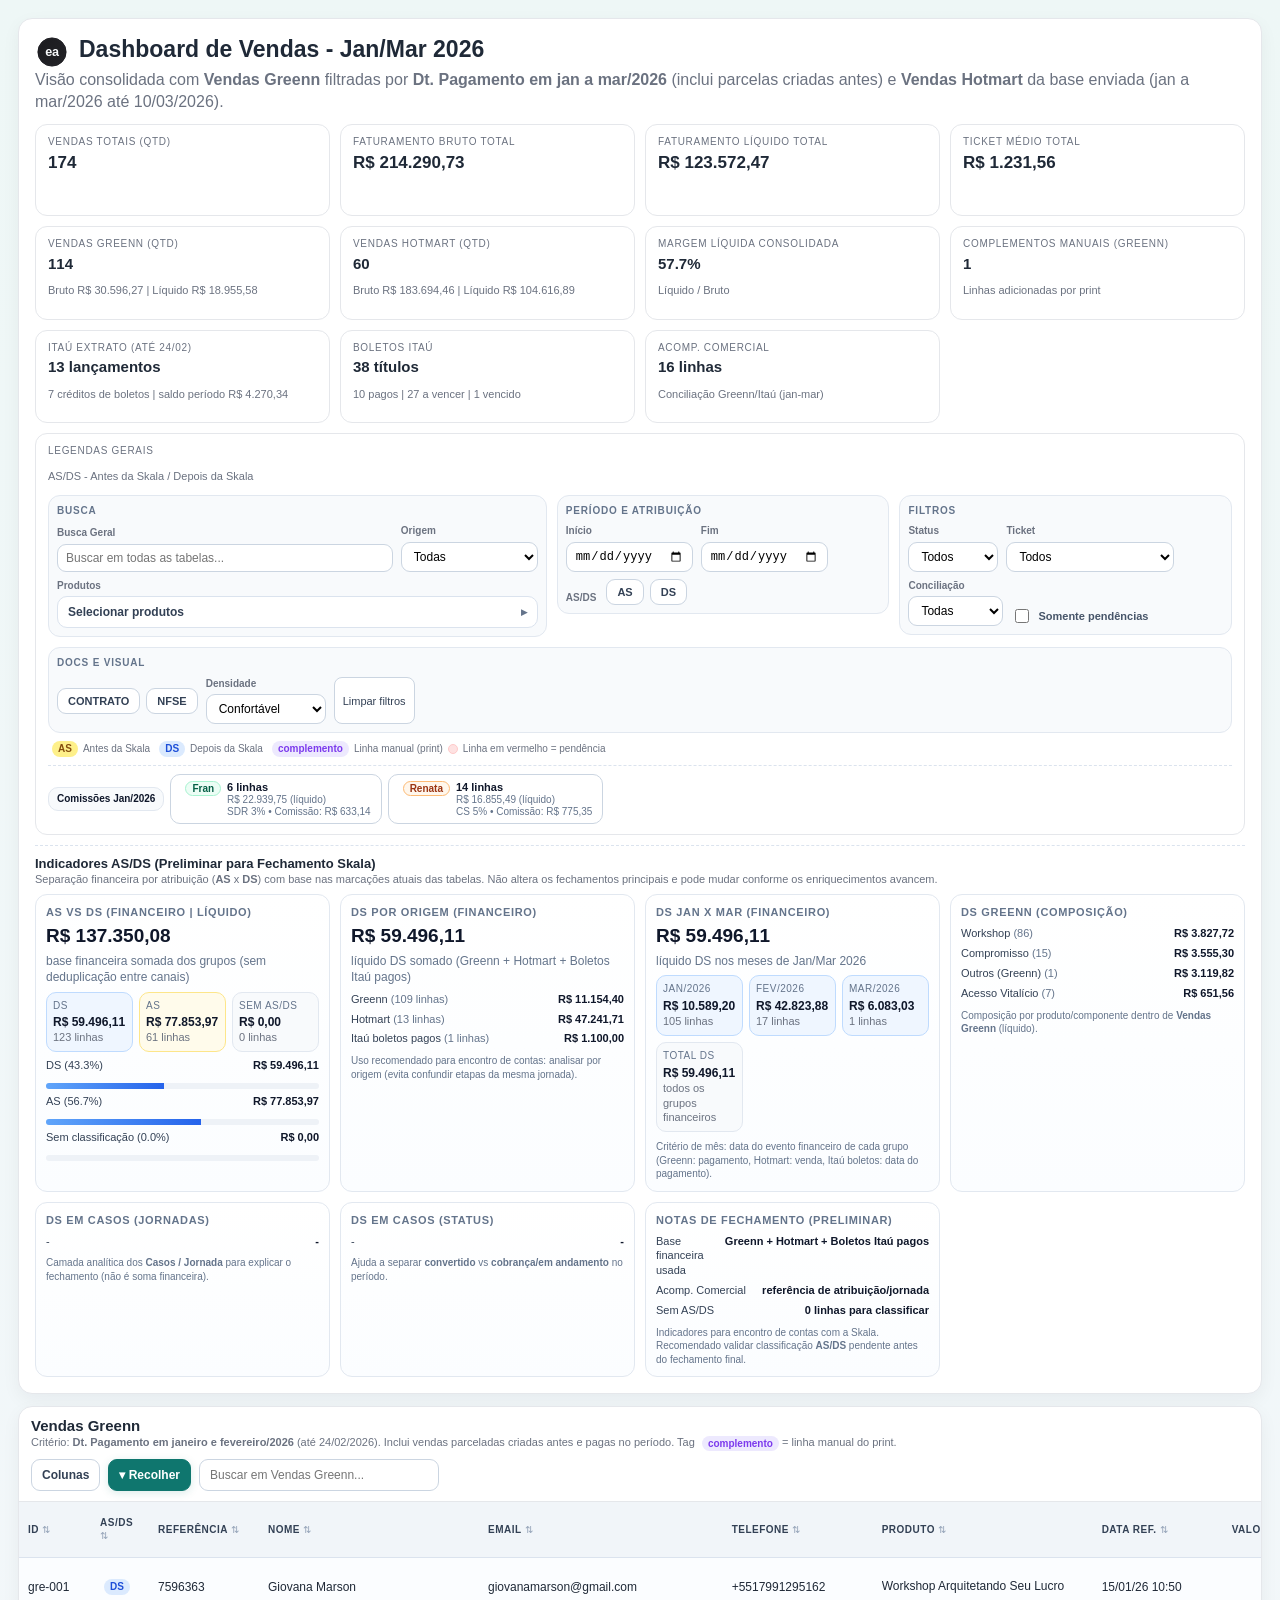
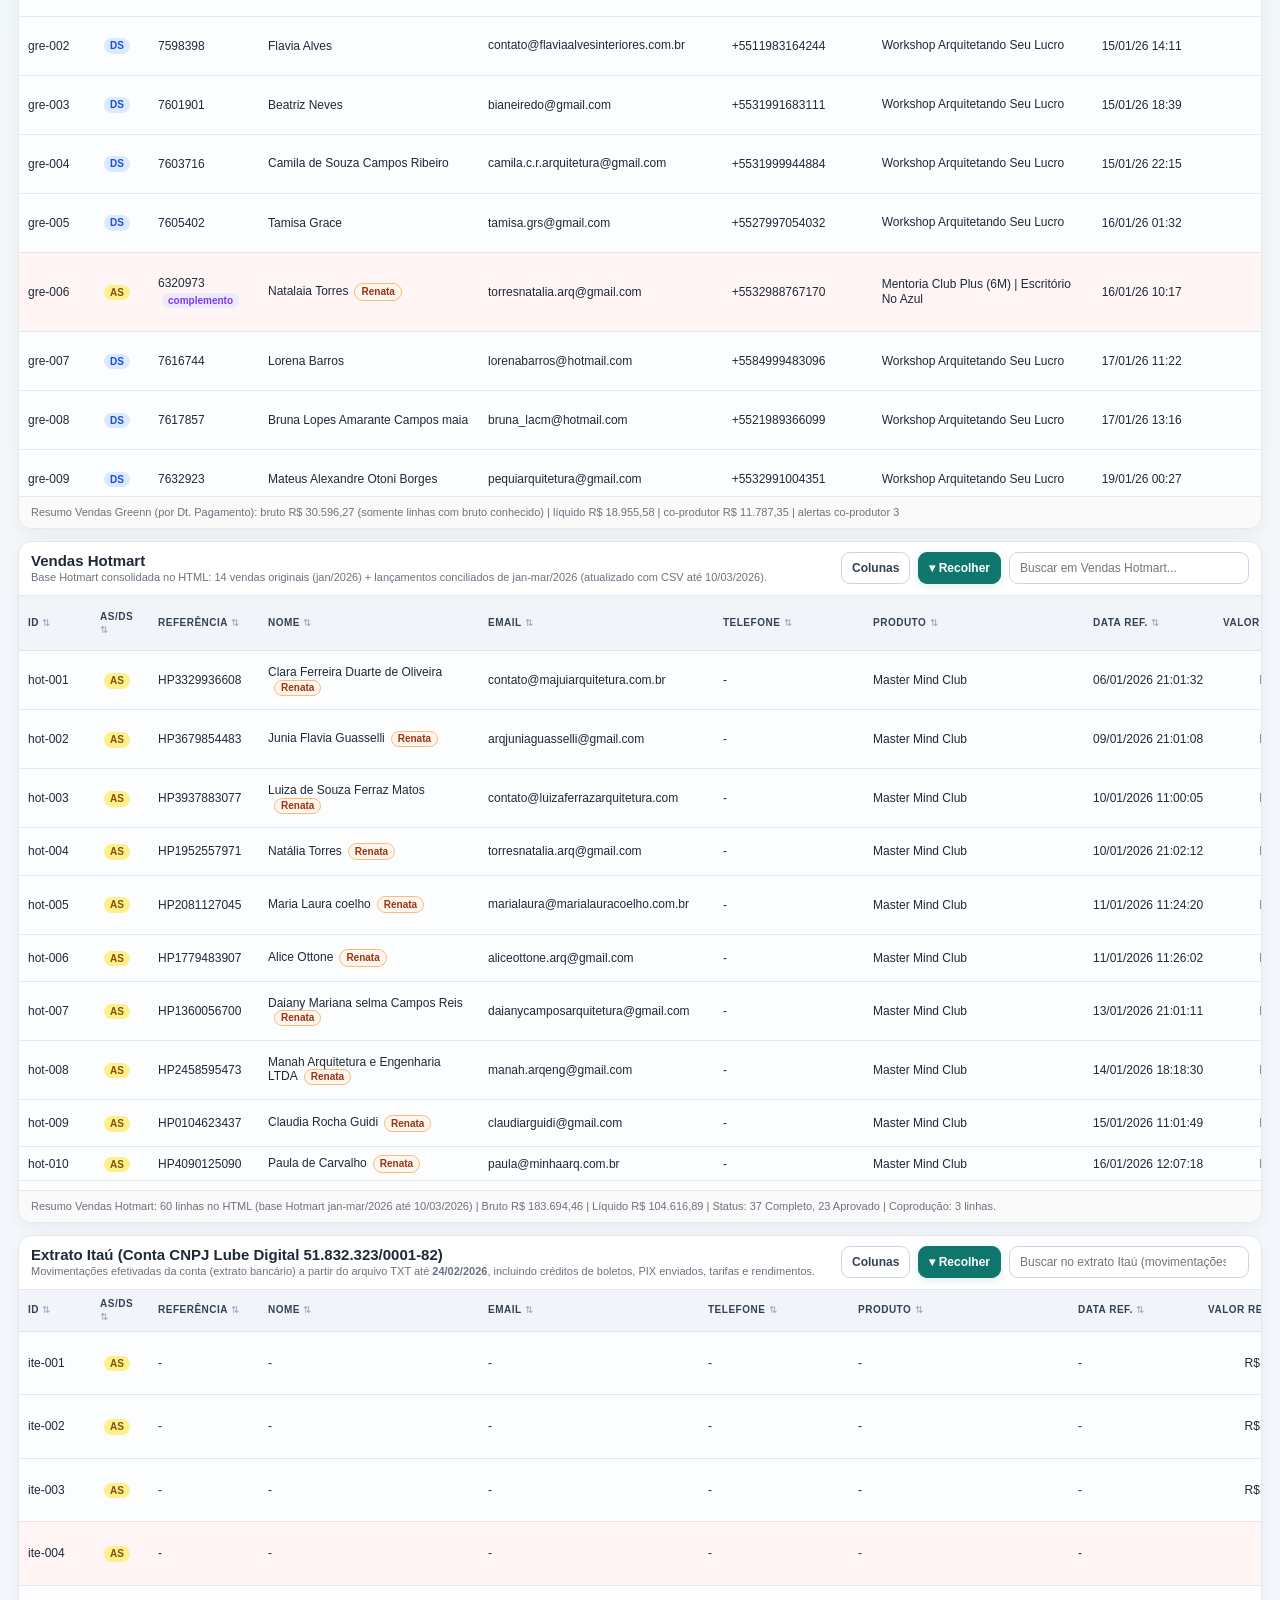
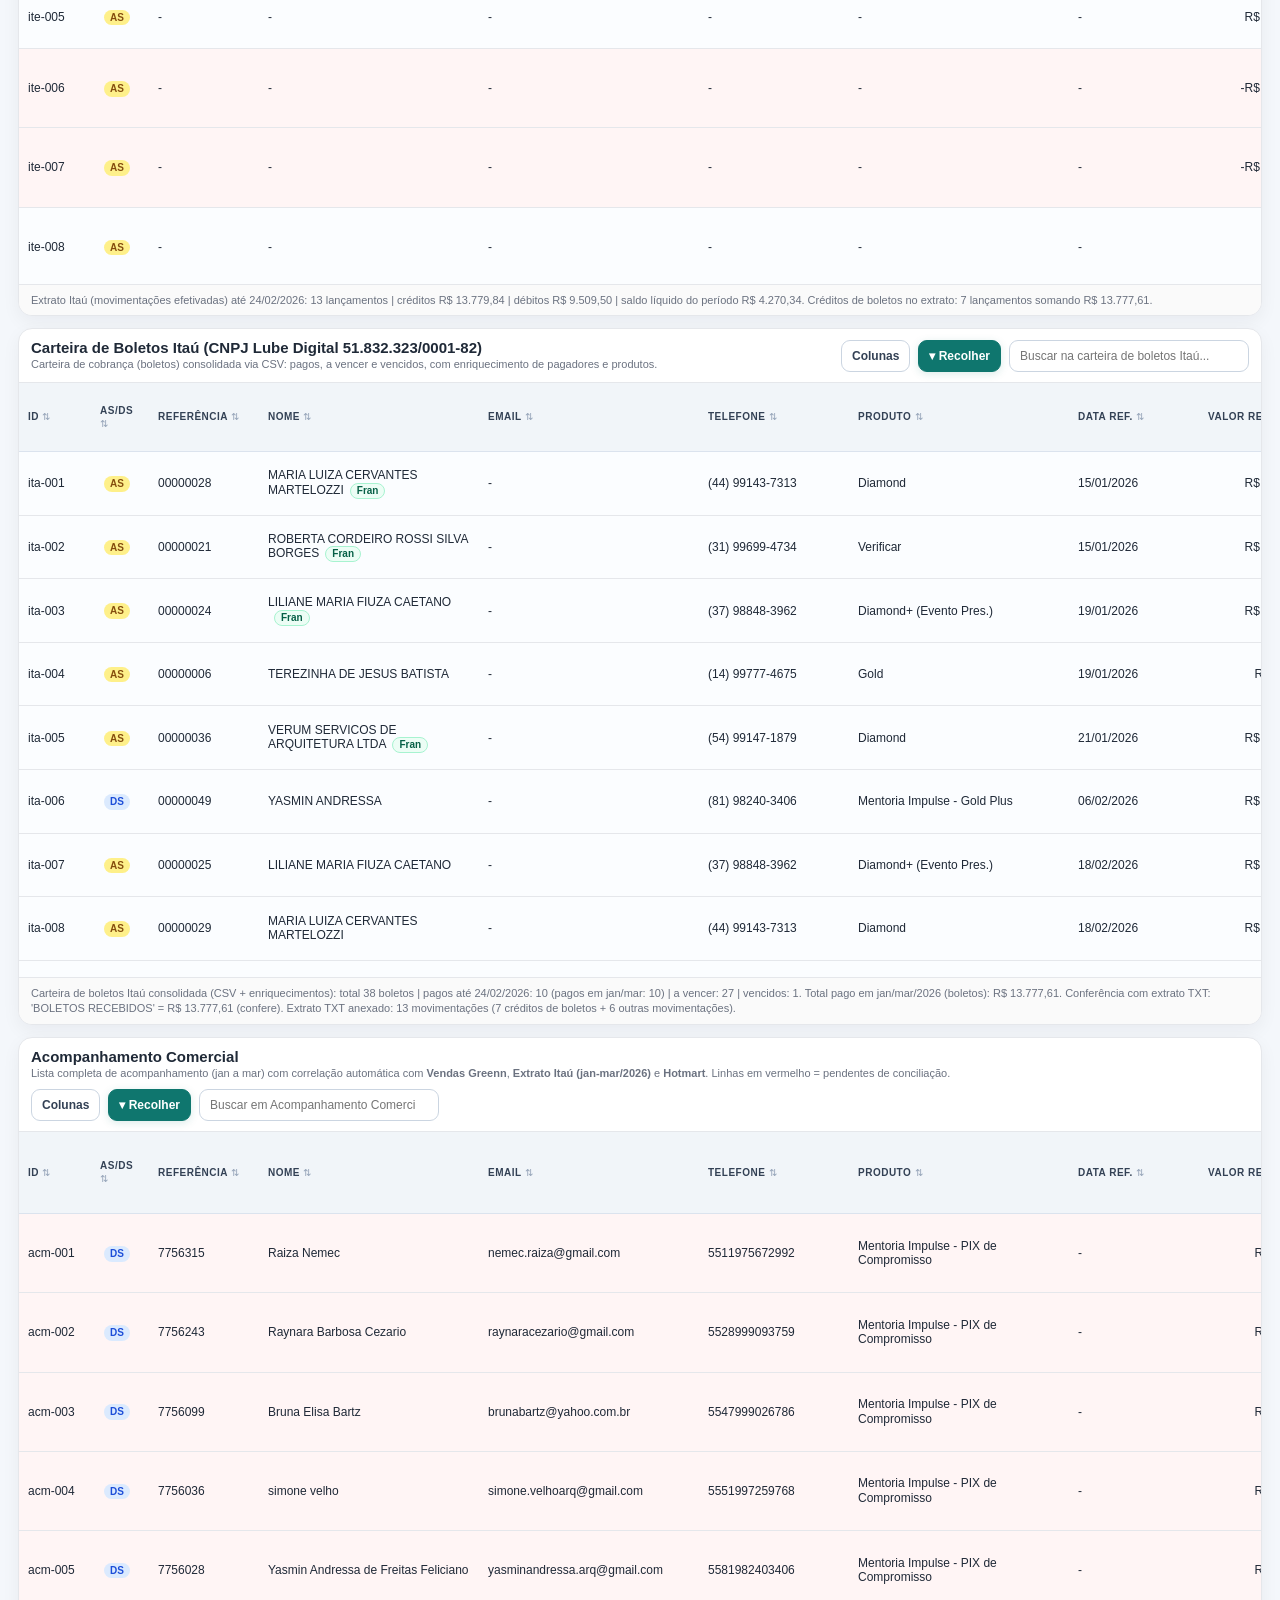
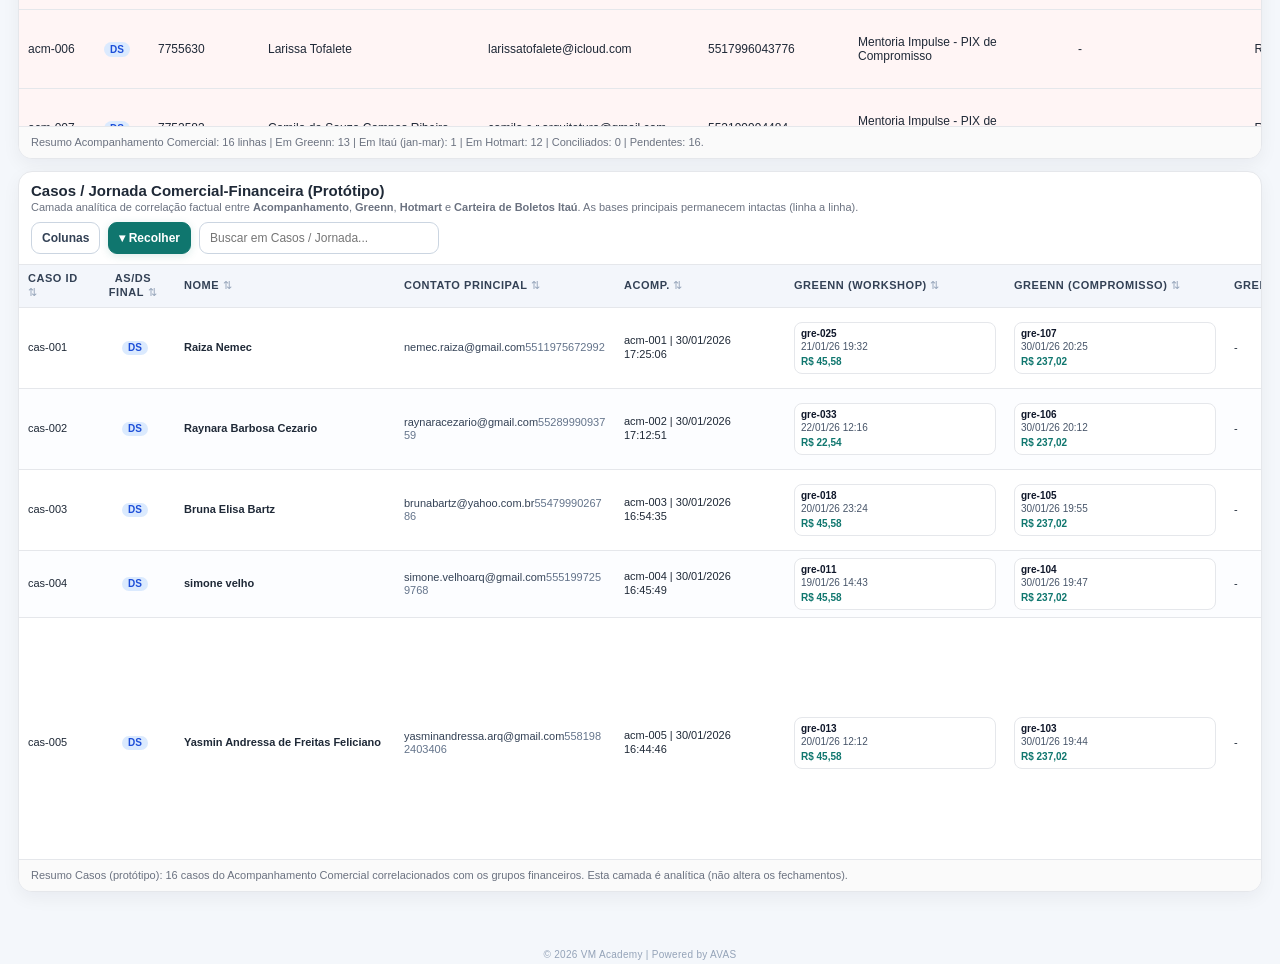
==== commit cdfdd39e: "Atualiza consolidado Jan-Mar e Hotmart com coproducao" ====
--- a/vendas_janeiro_2026.html
+++ b/vendas_janeiro_2026.html
@@ -3,7 +3,7 @@
 <head>
 <meta charset='utf-8'>
 <meta name='viewport' content='width=device-width, initial-scale=1'>
-<title>Vendas Janeiro 2026 - Consolidado</title>
+<title>Vendas Jan-Mar 2026 - Consolidado</title>
 <style>
 :root { --bg:#f4f7fb; --card:#fff; --ink:#1f2937; --muted:#6b7280; --line:#e5e7eb; --paid:#166534; --paid-bg:#dcfce7; --complete:#0f766e; --complete-bg:#ccfbf1; --danger:#991b1b; --danger-bg:#fee2e2; --manual:#7c3aed; --manual-bg:#ede9fe; }
 * { box-sizing:border-box; }
@@ -173,6 +173,7 @@
 .tag-fran { color:#065f46; background:#ecfdf5; border:1px solid #a7f3d0; }
 .tag-renata { color:#9a3412; background:#fff7ed; border:1px solid #fdba74; }
 .info-dot { display:inline-flex; align-items:center; justify-content:center; width:14px; height:14px; margin-left:6px; border-radius:999px; border:1px solid #cbd5e1; background:#f8fafc; color:#475569; font-size:10px; font-weight:700; line-height:1; cursor:help; vertical-align:middle; }
+.cop-info-dot { width:12px; height:12px; margin-left:5px; font-size:9px; border-color:#d1d5db; color:#64748b; background:#ffffff; }
 .legend-mini { margin-top:6px; font-size:11px; color:var(--muted); }
 .legend-box { display:flex; flex-wrap:wrap; gap:5px; margin-top:6px; }
 .legend-item { display:inline-flex; align-items:center; gap:5px; font-size:10px; color:var(--muted); }
@@ -317,21 +318,21 @@
           <text x='50' y='64' text-anchor='middle' font-family='Arial, Helvetica, sans-serif' font-size='42' font-weight='700' fill='#f8fafc' letter-spacing='-1'>ea</text>
         </svg>
       </span>
-      <h1>Dashboard de Vendas - Jan/Fev 2026</h1>
+      <h1>Dashboard de Vendas - Jan/Mar 2026</h1>
     </div>
-    <p class='sub'>Visão consolidada com <strong>Vendas Greenn</strong> filtradas por <strong>Dt. Pagamento em jan e fev/2026</strong> (inclui parcelas criadas antes) e <strong>Vendas Hotmart</strong> da base enviada (jan e fev/2026 até 24/02/2026).</p>
+    <p class='sub'>Visão consolidada com <strong>Vendas Greenn</strong> filtradas por <strong>Dt. Pagamento em jan a mar/2026</strong> (inclui parcelas criadas antes) e <strong>Vendas Hotmart</strong> da base enviada (jan a mar/2026 até 10/03/2026).</p>
     <div class='cards'>
-      <article class='card'><p class='k'>Vendas Totais (Qtd)</p><p class='v'>154</p></article>
-      <article class='card'><p class='k'>Faturamento Bruto Total</p><p class='v'>R$ 198.209,05</p></article>
-      <article class='card'><p class='k'>Faturamento Líquido Total</p><p class='v'>R$ 109.578,10</p></article>
-      <article class='card'><p class='k'>Ticket Médio Total</p><p class='v'>R$ 1.287,07</p></article>
+      <article class='card'><p class='k'>Vendas Totais (Qtd)</p><p class='v'>174</p></article>
+      <article class='card'><p class='k'>Faturamento Bruto Total</p><p class='v'>R$ 214.290,73</p></article>
+      <article class='card'><p class='k'>Faturamento Líquido Total</p><p class='v'>R$ 123.572,47</p></article>
+      <article class='card'><p class='k'>Ticket Médio Total</p><p class='v'>R$ 1.231,56</p></article>
       <article class='card'><p class='k'>Vendas Greenn (Qtd)</p><p class='v small'>114</p><p class='meta'>Bruto R$ 30.596,27 | Líquido R$ 18.955,58</p></article>
-      <article class='card'><p class='k'>Vendas Hotmart (Qtd)</p><p class='v small'>40</p><p class='meta'>Bruto R$ 167.612,78 | Líquido R$ 90.622,52</p></article>
-      <article class='card'><p class='k'>Margem Líquida Consolidada</p><p class='v small'>55.3%</p><p class='meta'>Líquido / Bruto</p></article>
+      <article class='card'><p class='k'>Vendas Hotmart (Qtd)</p><p class='v small'>60</p><p class='meta'>Bruto R$ 183.694,46 | Líquido R$ 104.616,89</p></article>
+      <article class='card'><p class='k'>Margem Líquida Consolidada</p><p class='v small'>57.7%</p><p class='meta'>Líquido / Bruto</p></article>
       <article class='card'><p class='k'>Complementos Manuais (Greenn)</p><p class='v small'>1</p><p class='meta'>Linhas adicionadas por print</p></article>
       <article class='card'><p class='k'>Itaú Extrato (até 24/02)</p><p class='v small'>13 lançamentos</p><p class='meta'>7 créditos de boletos | saldo período R$ 4.270,34</p></article>
       <article class='card'><p class='k'>Boletos Itaú</p><p class='v small'>38 títulos</p><p class='meta'>10 pagos | 27 a vencer | 1 vencido</p></article>
-      <article class='card'><p class='k'>Acomp. Comercial</p><p class='v small'>16 linhas</p><p class='meta'>Conciliação Greenn/Itaú (jan-fev)</p></article>
+      <article class='card'><p class='k'>Acomp. Comercial</p><p class='v small'>16 linhas</p><p class='meta'>Conciliação Greenn/Itaú (jan-mar)</p></article>
       <article class='card card-legends'>
         <p class='k'>Legendas Gerais</p>
         <p class='meta'>AS/DS - Antes da Skala / Depois da Skala</p>
@@ -499,7 +500,7 @@
     <div class='toolbar'>
       <div>
         <h2>Vendas Hotmart</h2>
-        <div class='meta'>Base Hotmart consolidada no HTML: 14 vendas originais (jan/2026) + lançamentos conciliados de jan-fev/2026 enviados no chat.</div>
+        <div class='meta'>Base Hotmart consolidada no HTML: 14 vendas originais (jan/2026) + lançamentos conciliados de jan-mar/2026 (atualizado com CSV até 10/03/2026).</div>
       </div>
       <div class='toolbar-actions'>
         <button class='toggle-btn' type='button' data-target='hotmartBody' aria-expanded='true'>▾ Recolher</button>
@@ -509,11 +510,11 @@
     <div id='hotmartBody'>
     <div class='table-wrap'>
       <table id='tblHotmart' class='hot-table'>
-        <thead><tr><th>ID</th><th>AS/DS</th><th>Data de Venda</th><th>Transação</th><th>Status</th><th>Nome</th><th>Email</th><th>Cidade</th><th>Estado</th><th>Tipo de Pagamento</th><th>Nome do Produto</th><th>Preço Total</th><th>Faturamento Líquido</th><th>Código do assinante</th></tr></thead>
-        <tbody><tr><td>hot-001</td><td><span class='tag tag-as'>AS</span></td><td>06/01/2026 21:01:32</td><td>HP3329936608</td><td><span class='status st-complete'>Completo</span></td><td>Clara Ferreira Duarte de Oliveira</td><td>contato@majuiarquitetura.com.br</td><td>Rio de Janeiro</td><td>RJ</td><td>PIX Automático</td><td>Master Mind Club</td><td class='num'>R$ 1.200,00</td><td class='num'>R$ 1.097,70</td><td>O3QWMOG1</td></tr><tr><td>hot-002</td><td><span class='tag tag-as'>AS</span></td><td>09/01/2026 21:01:08</td><td>HP3679854483</td><td><span class='status st-complete'>Completo</span></td><td>Junia Flavia Guasselli</td><td>arqjuniaguasselli@gmail.com</td><td>Capão da Canoa</td><td>RS</td><td>PIX Automático</td><td>Master Mind Club</td><td class='num'>R$ 1.200,00</td><td class='num'>R$ 1.097,70</td><td>S2N1QGUF</td></tr><tr><td>hot-003</td><td><span class='tag tag-as'>AS</span></td><td>10/01/2026 11:00:05</td><td>HP3937883077</td><td><span class='status st-complete'>Completo</span></td><td>Luiza de Souza Ferraz Matos</td><td>contato@luizaferrazarquitetura.com</td><td>Vitória</td><td>ES</td><td>Pix</td><td>Master Mind Club</td><td class='num'>R$ 1.200,00</td><td class='num'>R$ 1.097,70</td><td>E6YQ3UO8</td></tr><tr><td>hot-004</td><td><span class='tag tag-as'>AS</span></td><td>10/01/2026 21:02:12</td><td>HP1952557971</td><td><span class='status st-complete'>Completo</span></td><td>Natália Torres</td><td>torresnatalia.arq@gmail.com</td><td>Juiz de Fora</td><td>MG</td><td>PIX Automático</td><td>Master Mind Club</td><td class='num'>R$ 2.200,00</td><td class='num'>R$ 2.013,70</td><td>FJH191J1</td></tr><tr><td>hot-005</td><td><span class='tag tag-as'>AS</span></td><td>11/01/2026 11:24:20</td><td>HP2081127045</td><td><span class='status st-complete'>Completo</span></td><td>Maria Laura coelho</td><td>marialaura@marialauracoelho.com.br</td><td>Belo Horizonte</td><td>MG</td><td>Cartão de Crédito</td><td>Master Mind Club</td><td class='num'>R$ 1.200,00</td><td class='num'>R$ 1.097,70</td><td>PCUFVXPI</td></tr><tr><td>hot-006</td><td><span class='tag tag-as'>AS</span></td><td>11/01/2026 11:26:02</td><td>HP1779483907</td><td><span class='status st-complete'>Completo</span></td><td>Alice Ottone</td><td>aliceottone.arq@gmail.com</td><td>Curvelo</td><td>MG</td><td>Cartão de Crédito</td><td>Master Mind Club</td><td class='num'>R$ 1.200,00</td><td class='num'>R$ 1.097,70</td><td>2VR5NAYM</td></tr><tr><td>hot-007</td><td><span class='tag tag-as'>AS</span></td><td>13/01/2026 21:01:11</td><td>HP1360056700</td><td><span class='status st-complete'>Completo</span></td><td>Daiany Mariana selma Campos Reis</td><td>daianycamposarquitetura@gmail.com</td><td>Igarapé</td><td>MG</td><td>PIX Automático</td><td>Master Mind Club</td><td class='num'>R$ 1.200,00</td><td class='num'>R$ 1.097,70</td><td>590R3MFC</td></tr><tr><td>hot-008</td><td><span class='tag tag-as'>AS</span></td><td>14/01/2026 18:18:30</td><td>HP2458595473</td><td><span class='status st-complete'>Completo</span></td><td>Manah Arquitetura e Engenharia LTDA</td><td>manah.arqeng@gmail.com</td><td>Nova Andradina</td><td>MS</td><td>Cartão de Crédito</td><td>Master Mind Club</td><td class='num'>R$ 1.200,00</td><td class='num'>R$ 1.095,71</td><td>GC1YBFA0</td></tr><tr><td>hot-009</td><td><span class='tag tag-as'>AS</span></td><td>15/01/2026 11:01:49</td><td>HP0104623437</td><td><span class='status st-complete'>Completo</span></td><td>Claudia Rocha Guidi</td><td>claudiarguidi@gmail.com</td><td>Sabará</td><td>MG</td><td>Cartão de Crédito</td><td>Master Mind Club</td><td class='num'>R$ 1.200,00</td><td class='num'>R$ 1.097,70</td><td>XFP0EHQZ</td></tr><tr><td>hot-010</td><td><span class='tag tag-as'>AS</span></td><td>16/01/2026 12:07:18</td><td>HP4090125090</td><td><span class='status st-complete'>Completo</span></td><td>Paula de Carvalho</td><td>paula@minhaarq.com.br</td><td>Brasília</td><td>DF</td><td>Pix</td><td>Master Mind Club</td><td class='num'>R$ 1.200,00</td><td class='num'>R$ 1.097,70</td><td>WDOD2CFC</td></tr><tr><td>hot-011</td><td><span class='tag tag-as'>AS</span></td><td>17/01/2026 10:48:56</td><td>HP1426935363</td><td><span class='status st-complete'>Completo</span></td><td>LUIZ COELHO</td><td>contato@arquiteturacotti.com.br</td><td>Rio de Janeiro</td><td>RJ</td><td>Boleto Bancário</td><td>Master Mind Club</td><td class='num'>R$ 1.200,00</td><td class='num'>R$ 1.097,70</td><td>1B68HR5D</td></tr><tr><td>hot-012</td><td><span class='tag tag-as'>AS</span></td><td>17/01/2026 11:02:45</td><td>HP2799734763</td><td><span class='status st-complete'>Completo</span></td><td>Harp Arquitetura</td><td>contato@harparquitetura.com.br</td><td>Rio de Janeiro</td><td>RJ</td><td>Pix</td><td>Master Mind Club</td><td class='num'>R$ 1.200,00</td><td class='num'>R$ 1.097,70</td><td>2PAKRDPE</td></tr><tr><td>hot-013</td><td><span class='tag tag-as'>AS</span></td><td>18/01/2026 16:26:55</td><td>HP1122782873</td><td><span class='status st-complete'>Completo</span></td><td>Maria Fernanda Isidro dos santos</td><td>arquitetura.mf@hotmail.com</td><td>-</td><td>-</td><td>Cartão de Crédito</td><td>Mentoria Diamond</td><td class='num'>R$ 15.000,00</td><td class='num'>R$ 11.613,92</td><td>-</td></tr><tr><td>hot-014</td><td><span class='tag tag-as'>AS</span></td><td>25/01/2026 10:55:41</td><td>HP3297171286</td><td><span class='status st-complete'>Completo</span></td><td>aline lacerda</td><td>contato@alaarquitetura.com</td><td>Vitória</td><td>ES</td><td>Cartão de Crédito</td><td>Master Mind Club</td><td class='num'>R$ 1.200,00</td><td class='num'>R$ 1.097,70</td><td>JPMUB2S3</td></tr><tr><td>hot-015</td><td><span class='tag tag-ds'>DS</span></td><td>04/02/2026 12:18:37</td><td>HP3450452349</td><td><span class='status st-complete'>Completo</span></td><td>Luciana Fernandes Stadella Bernardes</td><td>ludecor.luciana@hotmail.com</td><td>-</td><td>-</td><td>Pix</td><td>Mentoria Gold Plus</td><td class='num'>R$ 6.500,00</td><td class='num'>R$ 3.041,21</td><td>-</td></tr><tr><td>hot-016</td><td><span class='tag tag-ds'>DS</span></td><td>04/02/2026 14:31:39</td><td>HP3648644005</td><td><span class='status st-complete'>Completo</span></td><td>Alessandra Ferreira Avellar</td><td>3aconsultoriadecor@gmail.com</td><td>-</td><td>-</td><td>Cartão de Crédito</td><td>Mentoria Gold Plus</td><td class='num'>R$ 7.499,90</td><td class='num'>R$ 3.041,20</td><td>-</td></tr><tr><td>hot-017</td><td><span class='tag tag-ds'>DS</span></td><td>05/02/2026 08:27:26</td><td>HP0952817376</td><td><span class='status st-complete'>Completo</span></td><td>Priscila Napoli</td><td>pnarqui@gmail.com</td><td>-</td><td>-</td><td>Cartão de Crédito</td><td>Mentoria Impulse Diamond</td><td class='num'>R$ 14.500,00</td><td class='num'>R$ 5.880,76</td><td>-</td></tr><tr><td>hot-018</td><td><span class='tag tag-ds'>DS</span></td><td>05/02/2026 10:48:03</td><td>HP1369975484</td><td><span class='status st-complete'>Completo</span></td><td>Bruna Elisa Bartz</td><td>brunabartz@yahoo.com.br</td><td>-</td><td>-</td><td>Boleto Bancário</td><td>Mentoria Gold Plus</td><td class='num'>R$ 1.200,00</td><td class='num'>R$ 560,81</td><td>DJZ073KB</td></tr><tr><td>hot-019</td><td><span class='tag tag-ds'>DS</span></td><td>06/02/2026 09:53:53</td><td>HP1570255638</td><td><span class='status st-complete'>Completo</span></td><td>Silvia ladeira</td><td>contato.silvialadeira@gmail.com</td><td>-</td><td>-</td><td>Cartão de Crédito</td><td>Mentoria Impulse Diamond</td><td class='num'>R$ 14.500,00</td><td class='num'>R$ 5.880,76</td><td>-</td></tr><tr><td>hot-020</td><td><span class='tag tag-ds'>DS</span></td><td>06/02/2026 15:06:33</td><td>HP1057201464</td><td><span class='status st-complete'>Completo</span></td><td>Yasmim Freire Alves</td><td>duaarquitetura.adm@gmail.com</td><td>-</td><td>-</td><td>Cartão de Crédito</td><td>Mentoria Gold Plus</td><td class='num'>R$ 8.076,80</td><td class='num'>R$ 3.275,19</td><td>-</td></tr><tr><td>hot-021</td><td><span class='tag tag-as'>AS</span></td><td>06/02/2026 15:57:47</td><td>HP3100233447</td><td><span class='status st-complete'>Completo</span></td><td>Daisa Carrijo Neves de Oliveira</td><td>hdarquiteturaeinteriores@gmail.com</td><td>-</td><td>-</td><td>Boleto Bancário</td><td>Mentoria Gold Plus</td><td class='num'>R$ 1.283,34</td><td class='num'>R$ 599,81</td><td>RPBN37J6</td></tr><tr><td>hot-022</td><td><span class='tag tag-ds'>DS</span></td><td>06/02/2026 19:08:15</td><td>HP3616009868</td><td><span class='status st-complete'>Completo</span></td><td>Raiza Nemec</td><td>nemec.raiza@gmail.com</td><td>-</td><td>-</td><td>Cartão de Crédito</td><td>Mentoria Gold Plus</td><td class='num'>R$ 6.852,78</td><td class='num'>R$ 3.041,20</td><td>-</td></tr><tr><td>hot-023</td><td><span class='tag tag-ds'>DS</span></td><td>06/02/2026 19:58:56</td><td>HP0140573053</td><td><span class='status st-complete'>Completo</span></td><td>Raynara Barbosa Cezario</td><td>raynaracezario@gmail.com</td><td>-</td><td>-</td><td>Cartão de Crédito</td><td>Mentoria Impulse Diamond</td><td class='num'>R$ 14.500,08</td><td class='num'>R$ 5.856,67</td><td>-</td></tr><tr><td>hot-024</td><td><span class='tag tag-as'>AS</span></td><td>06/02/2026 21:02:50</td><td>HP2119367295</td><td><span class='status st-complete'>Completo</span></td><td>Clara Ferreira Duarte de Oliveira</td><td>contato@majuiarquitetura.com.br</td><td>Rio de Janeiro</td><td>RJ</td><td>PIX Automático</td><td>Master Mind Club</td><td class='num'>R$ 1.200,00</td><td class='num'>R$ 1.097,70</td><td>O3QWMOG1</td></tr><tr><td>hot-025</td><td><span class='tag tag-as'>AS</span></td><td>09/02/2026 21:02:55</td><td>HP0709954332</td><td><span class='status st-complete'>Completo</span></td><td>Junia Flavia Guasselli</td><td>arqjuniaguasselli@gmail.com</td><td>Capão da Canoa</td><td>RS</td><td>PIX Automático</td><td>Master Mind Club</td><td class='num'>R$ 1.200,00</td><td class='num'>R$ 1.097,70</td><td>S2N1QGUF</td></tr><tr><td>hot-026</td><td><span class='tag tag-as'>AS</span></td><td>10/02/2026 08:37:11</td><td>HP3528178728</td><td><span class='status st-complete'>Completo</span></td><td>Ana Flávia Dutra Alonso <span class='info-dot' title='Mesma pessoa de gre-084 (Ana Alonso)'>i</span></td><td>anaalonso.arq@gmail.com; contato@anaalonso.com.br</td><td>-</td><td>-</td><td>Cartão de Crédito</td><td>Mentoria Impulse Diamond</td><td class='num'>R$ 15.000,00</td><td class='num'>R$ 6.058,60</td><td>-</td></tr><tr><td>hot-027</td><td><span class='tag tag-as'>AS</span></td><td>10/02/2026 10:55:41</td><td>HP3550969214</td><td><span class='status st-complete'>Completo</span></td><td>Luiza de Souza Ferraz Matos</td><td>contato@luizaferrazarquitetura.com</td><td>Vitória</td><td>ES</td><td>Pix</td><td>Master Mind Club</td><td class='num'>R$ 1.200,00</td><td class='num'>R$ 1.097,70</td><td>E6YQ3UO8</td></tr><tr><td>hot-028</td><td><span class='tag tag-ds'>DS</span></td><td>10/02/2026 16:10:25</td><td>HP0892293017</td><td><span class='status st-complete'>Completo</span></td><td>Sopro Arquitetura Engenharia e Segurança</td><td>sopro.aes@gmail.com</td><td>-</td><td>-</td><td>Cartão de Crédito</td><td>Mentoria Gold Plus</td><td class='num'>R$ 7.499,90</td><td class='num'>R$ 3.041,20</td><td>-</td></tr><tr><td>hot-029</td><td><span class='tag tag-as'>AS</span></td><td>10/02/2026 21:00:54</td><td>HP3843594561</td><td><span class='status st-complete'>Completo</span></td><td>Natália Torres</td><td>torresnatalia.arq@gmail.com</td><td>Juiz de Fora</td><td>MG</td><td>PIX Automático</td><td>Master Mind Club</td><td class='num'>R$ 2.200,00</td><td class='num'>R$ 2.013,70</td><td>FJH191J1</td></tr><tr><td>hot-030</td><td><span class='tag tag-as'>AS</span></td><td>11/02/2026 11:03:02</td><td>HP2684390453</td><td><span class='status st-complete'>Completo</span></td><td>Alice Ottone</td><td>aliceottone.arq@gmail.com</td><td>Curvelo</td><td>MG</td><td>Cartão de Crédito</td><td>Master Mind Club</td><td class='num'>R$ 1.200,00</td><td class='num'>R$ 1.097,70</td><td>2VR5NAYM</td></tr><tr><td>hot-031</td><td><span class='tag tag-as'>AS</span></td><td>11/02/2026 11:11:52</td><td>HP3800162263</td><td><span class='status st-complete'>Completo</span></td><td>Maria Laura coelho</td><td>marialaura@marialauracoelho.com.br</td><td>Belo Horizonte</td><td>MG</td><td>Cartão de Crédito</td><td>Master Mind Club</td><td class='num'>R$ 1.200,00</td><td class='num'>R$ 1.097,70</td><td>PCUFVXPI</td></tr><tr><td>hot-032</td><td><span class='tag tag-as'>AS</span></td><td>11/02/2026 16:33:37</td><td>HP2654749463</td><td><span class='status st-complete'>Completo</span></td><td>Simone velho dos Santos</td><td>contato@arqsimonevelho.com</td><td>-</td><td>-</td><td>Cartão de Crédito</td><td>Mentoria Gold Plus</td><td class='num'>R$ 7.499,90</td><td class='num'>R$ 3.041,20</td><td>-</td></tr><tr><td>hot-033</td><td><span class='tag tag-ds'>DS</span></td><td>11/02/2026 18:21:02</td><td>HP1976249973</td><td><span class='status st-complete'>Completo</span></td><td>Camila de Souza Campos Ribeiro</td><td>camila.c.r.arquitetura@gmail.com</td><td>-</td><td>-</td><td>Cartão de Crédito</td><td>Mentoria Impulse Diamond</td><td class='num'>R$ 14.500,08</td><td class='num'>R$ 5.856,67</td><td>-</td></tr><tr><td>hot-034</td><td><span class='tag tag-ds'>DS</span></td><td>12/02/2026 14:21:39</td><td>HP2316132681</td><td><span class='status st-complete'>Completo</span></td><td>Thaysa Dutra Godoy</td><td>thaysadutragodoy@gmail.com</td><td>-</td><td>-</td><td>Boleto Bancário</td><td>Mentoria Gold Plus</td><td class='num'>R$ 1.200,00</td><td class='num'>R$ 560,81</td><td>66JONC9E</td></tr><tr><td>hot-035</td><td><span class='tag tag-as'>AS</span></td><td>13/02/2026 21:03:40</td><td>HP3957054447</td><td><span class='status st-complete'>Aprovado</span></td><td>Daiany Mariana selma Campos Reis</td><td>daianycamposarquitetura@gmail.com</td><td>Igarapé</td><td>MG</td><td>PIX Automático</td><td>Master Mind Club</td><td class='num'>R$ 1.200,00</td><td class='num'>R$ 1.097,70</td><td>590R3MFC</td></tr><tr><td>hot-036</td><td><span class='tag tag-as'>AS</span></td><td>14/02/2026 11:19:06</td><td>HP0390015102</td><td><span class='status st-complete'>Completo</span></td><td>Manah Arquitetura e Engenharia LTDA</td><td>manah.arqeng@gmail.com</td><td>Nova Andradina</td><td>MS</td><td>Cartão de Crédito</td><td>Master Mind Club</td><td class='num'>R$ 1.200,00</td><td class='num'>R$ 1.097,70</td><td>GC1YBFA0</td></tr><tr><td>hot-037</td><td><span class='tag tag-as'>AS</span></td><td>15/02/2026 10:32:47</td><td>HP2205784723</td><td><span class='status st-complete'>Completo</span></td><td>Claudia Rocha Guidi</td><td>claudiarguidi@gmail.com</td><td>Sabará</td><td>MG</td><td>Cartão de Crédito</td><td>Master Mind Club</td><td class='num'>R$ 1.200,00</td><td class='num'>R$ 1.097,70</td><td>XFP0EHQZ</td></tr><tr><td>hot-038</td><td><span class='tag tag-as'>AS</span></td><td>16/02/2026 10:46:29</td><td>HP2442403652</td><td><span class='status st-complete'>Completo</span></td><td>Paula de Carvalho</td><td>paula@minhaarq.com.br</td><td>Brasília</td><td>DF</td><td>Cartão de Crédito</td><td>Master Mind Club</td><td class='num'>R$ 1.200,00</td><td class='num'>R$ 1.097,70</td><td>WDOD2CFC</td></tr><tr><td>hot-039</td><td><span class='tag tag-as'>AS</span></td><td>17/02/2026 10:31:11</td><td>HP3620164887</td><td><span class='status st-complete'>Aprovado</span></td><td>LUIZ COELHO</td><td>contato@arquiteturacotti.com.br</td><td>Rio de Janeiro</td><td>RJ</td><td>Boleto Bancário</td><td>Master Mind Club</td><td class='num'>R$ 1.200,00</td><td class='num'>R$ 1.097,70</td><td>1B68HR5D</td></tr><tr><td>hot-040</td><td><span class='tag tag-as'>AS</span></td><td>19/02/2026 13:53:28</td><td>HP3240153923</td><td><span class='status st-complete'>Aprovado</span></td><td>Harp Arquitetura</td><td>contato@harparquitetura.com.br</td><td>Rio de Janeiro</td><td>RJ</td><td>Pix</td><td>Master Mind Club</td><td class='num'>R$ 1.200,00</td><td class='num'>R$ 1.097,70</td><td>2PAKRDPE</td></tr></tbody>
+        <thead><tr><th>ID</th><th>AS/DS</th><th>Data de Venda</th><th>Transação</th><th>Status</th><th>Nome</th><th>Email</th><th>Cidade</th><th>Estado</th><th>Tipo de Pagamento</th><th>Nome do Produto</th><th>Preço Total</th><th>Faturamento Líquido</th><th>Comissão Origem</th><th>Código do assinante</th></tr></thead>
+        <tbody><tr><td>hot-001</td><td><span class='tag tag-as'>AS</span></td><td>06/01/2026 21:01:32</td><td>HP3329936608</td><td><span class='status st-complete'>Completo</span></td><td>Clara Ferreira Duarte de Oliveira</td><td>contato@majuiarquitetura.com.br</td><td>Rio de Janeiro</td><td>RJ</td><td>PIX Automático</td><td>Master Mind Club</td><td class='num'>R$ 1.200,00</td><td class='num'>R$ 1.097,70</td><td>-</td><td>O3QWMOG1</td></tr><tr><td>hot-002</td><td><span class='tag tag-as'>AS</span></td><td>09/01/2026 21:01:08</td><td>HP3679854483</td><td><span class='status st-complete'>Completo</span></td><td>Junia Flavia Guasselli</td><td>arqjuniaguasselli@gmail.com</td><td>Capão da Canoa</td><td>RS</td><td>PIX Automático</td><td>Master Mind Club</td><td class='num'>R$ 1.200,00</td><td class='num'>R$ 1.097,70</td><td>-</td><td>S2N1QGUF</td></tr><tr><td>hot-003</td><td><span class='tag tag-as'>AS</span></td><td>10/01/2026 11:00:05</td><td>HP3937883077</td><td><span class='status st-complete'>Completo</span></td><td>Luiza de Souza Ferraz Matos</td><td>contato@luizaferrazarquitetura.com</td><td>Vitória</td><td>ES</td><td>Pix</td><td>Master Mind Club</td><td class='num'>R$ 1.200,00</td><td class='num'>R$ 1.097,70</td><td>-</td><td>E6YQ3UO8</td></tr><tr><td>hot-004</td><td><span class='tag tag-as'>AS</span></td><td>10/01/2026 21:02:12</td><td>HP1952557971</td><td><span class='status st-complete'>Completo</span></td><td>Natália Torres</td><td>torresnatalia.arq@gmail.com</td><td>Juiz de Fora</td><td>MG</td><td>PIX Automático</td><td>Master Mind Club</td><td class='num'>R$ 2.200,00</td><td class='num'>R$ 2.013,70</td><td>-</td><td>FJH191J1</td></tr><tr><td>hot-005</td><td><span class='tag tag-as'>AS</span></td><td>11/01/2026 11:24:20</td><td>HP2081127045</td><td><span class='status st-complete'>Completo</span></td><td>Maria Laura coelho</td><td>marialaura@marialauracoelho.com.br</td><td>Belo Horizonte</td><td>MG</td><td>Cartão de Crédito</td><td>Master Mind Club</td><td class='num'>R$ 1.200,00</td><td class='num'>R$ 1.097,70</td><td>-</td><td>PCUFVXPI</td></tr><tr><td>hot-006</td><td><span class='tag tag-as'>AS</span></td><td>11/01/2026 11:26:02</td><td>HP1779483907</td><td><span class='status st-complete'>Completo</span></td><td>Alice Ottone</td><td>aliceottone.arq@gmail.com</td><td>Curvelo</td><td>MG</td><td>Cartão de Crédito</td><td>Master Mind Club</td><td class='num'>R$ 1.200,00</td><td class='num'>R$ 1.097,70</td><td>-</td><td>2VR5NAYM</td></tr><tr><td>hot-007</td><td><span class='tag tag-as'>AS</span></td><td>13/01/2026 21:01:11</td><td>HP1360056700</td><td><span class='status st-complete'>Completo</span></td><td>Daiany Mariana selma Campos Reis</td><td>daianycamposarquitetura@gmail.com</td><td>Igarapé</td><td>MG</td><td>PIX Automático</td><td>Master Mind Club</td><td class='num'>R$ 1.200,00</td><td class='num'>R$ 1.097,70</td><td>-</td><td>590R3MFC</td></tr><tr><td>hot-008</td><td><span class='tag tag-as'>AS</span></td><td>14/01/2026 18:18:30</td><td>HP2458595473</td><td><span class='status st-complete'>Completo</span></td><td>Manah Arquitetura e Engenharia LTDA</td><td>manah.arqeng@gmail.com</td><td>Nova Andradina</td><td>MS</td><td>Cartão de Crédito</td><td>Master Mind Club</td><td class='num'>R$ 1.200,00</td><td class='num'>R$ 1.095,71</td><td>-</td><td>GC1YBFA0</td></tr><tr><td>hot-009</td><td><span class='tag tag-as'>AS</span></td><td>15/01/2026 11:01:49</td><td>HP0104623437</td><td><span class='status st-complete'>Completo</span></td><td>Claudia Rocha Guidi</td><td>claudiarguidi@gmail.com</td><td>Sabará</td><td>MG</td><td>Cartão de Crédito</td><td>Master Mind Club</td><td class='num'>R$ 1.200,00</td><td class='num'>R$ 1.097,70</td><td>-</td><td>XFP0EHQZ</td></tr><tr><td>hot-010</td><td><span class='tag tag-as'>AS</span></td><td>16/01/2026 12:07:18</td><td>HP4090125090</td><td><span class='status st-complete'>Completo</span></td><td>Paula de Carvalho</td><td>paula@minhaarq.com.br</td><td>Brasília</td><td>DF</td><td>Pix</td><td>Master Mind Club</td><td class='num'>R$ 1.200,00</td><td class='num'>R$ 1.097,70</td><td>-</td><td>WDOD2CFC</td></tr><tr><td>hot-011</td><td><span class='tag tag-as'>AS</span></td><td>17/01/2026 10:48:56</td><td>HP1426935363</td><td><span class='status st-complete'>Completo</span></td><td>LUIZ COELHO</td><td>contato@arquiteturacotti.com.br</td><td>Rio de Janeiro</td><td>RJ</td><td>Boleto Bancário</td><td>Master Mind Club</td><td class='num'>R$ 1.200,00</td><td class='num'>R$ 1.097,70</td><td>-</td><td>1B68HR5D</td></tr><tr><td>hot-012</td><td><span class='tag tag-as'>AS</span></td><td>17/01/2026 11:02:45</td><td>HP2799734763</td><td><span class='status st-complete'>Completo</span></td><td>Harp Arquitetura</td><td>contato@harparquitetura.com.br</td><td>Rio de Janeiro</td><td>RJ</td><td>Pix</td><td>Master Mind Club</td><td class='num'>R$ 1.200,00</td><td class='num'>R$ 1.097,70</td><td>-</td><td>2PAKRDPE</td></tr><tr><td>hot-013</td><td><span class='tag tag-as'>AS</span></td><td>18/01/2026 16:26:55</td><td>HP1122782873</td><td><span class='status st-complete'>Completo</span></td><td>Maria Fernanda Isidro dos santos</td><td>arquitetura.mf@hotmail.com</td><td>-</td><td>-</td><td>Cartão de Crédito</td><td>Mentoria Diamond</td><td class='num'>R$ 15.000,00</td><td class='num'>R$ 11.613,92</td><td>-</td><td>-</td></tr><tr><td>hot-014</td><td><span class='tag tag-as'>AS</span></td><td>25/01/2026 10:55:41</td><td>HP3297171286</td><td><span class='status st-complete'>Completo</span></td><td>aline lacerda</td><td>contato@alaarquitetura.com</td><td>Vitória</td><td>ES</td><td>Cartão de Crédito</td><td>Master Mind Club</td><td class='num'>R$ 1.200,00</td><td class='num'>R$ 1.097,70</td><td>-</td><td>JPMUB2S3</td></tr><tr><td>hot-015</td><td><span class='tag tag-ds'>DS</span></td><td>04/02/2026 12:18:37</td><td>HP3450452349</td><td><span class='status st-complete'>Completo</span></td><td>Luciana Fernandes Stadella Bernardes</td><td>ludecor.luciana@hotmail.com</td><td>-</td><td>-</td><td>Pix</td><td>Mentoria Gold Plus</td><td class='num'>R$ 6.500,00</td><td class='num'>R$ 3.041,21</td><td>-</td><td>-</td></tr><tr><td>hot-016</td><td><span class='tag tag-ds'>DS</span></td><td>04/02/2026 14:31:39</td><td>HP3648644005</td><td><span class='status st-complete'>Completo</span></td><td>Alessandra Ferreira Avellar</td><td>3aconsultoriadecor@gmail.com</td><td>-</td><td>-</td><td>Cartão de Crédito</td><td>Mentoria Gold Plus</td><td class='num'>R$ 7.499,90</td><td class='num'>R$ 3.041,20</td><td>-</td><td>-</td></tr><tr><td>hot-017</td><td><span class='tag tag-ds'>DS</span></td><td>05/02/2026 08:27:26</td><td>HP0952817376</td><td><span class='status st-complete'>Completo</span></td><td>Priscila Napoli</td><td>pnarqui@gmail.com</td><td>-</td><td>-</td><td>Cartão de Crédito</td><td>Mentoria Impulse Diamond</td><td class='num'>R$ 14.500,00</td><td class='num'>R$ 5.880,76</td><td>-</td><td>-</td></tr><tr><td>hot-018</td><td><span class='tag tag-ds'>DS</span></td><td>05/02/2026 10:48:03</td><td>HP1369975484</td><td><span class='status st-complete'>Completo</span></td><td>Bruna Elisa Bartz</td><td>brunabartz@yahoo.com.br</td><td>-</td><td>-</td><td>Boleto Bancário</td><td>Mentoria Gold Plus</td><td class='num'>R$ 1.200,00</td><td class='num'>R$ 560,81</td><td>-</td><td>DJZ073KB</td></tr><tr><td>hot-019</td><td><span class='tag tag-ds'>DS</span></td><td>06/02/2026 09:53:53</td><td>HP1570255638</td><td><span class='status st-complete'>Completo</span></td><td>Silvia ladeira</td><td>contato.silvialadeira@gmail.com</td><td>-</td><td>-</td><td>Cartão de Crédito</td><td>Mentoria Impulse Diamond</td><td class='num'>R$ 14.500,00</td><td class='num'>R$ 5.880,76</td><td>-</td><td>-</td></tr><tr><td>hot-020</td><td><span class='tag tag-ds'>DS</span></td><td>06/02/2026 15:06:33</td><td>HP1057201464</td><td><span class='status st-complete'>Completo</span></td><td>Yasmim Freire Alves</td><td>duaarquitetura.adm@gmail.com</td><td>-</td><td>-</td><td>Cartão de Crédito</td><td>Mentoria Gold Plus</td><td class='num'>R$ 8.076,80</td><td class='num'>R$ 3.275,19</td><td>-</td><td>-</td></tr><tr><td>hot-021</td><td><span class='tag tag-as'>AS</span></td><td>06/02/2026 15:57:47</td><td>HP3100233447</td><td><span class='status st-complete'>Completo</span></td><td>Daisa Carrijo Neves de Oliveira</td><td>hdarquiteturaeinteriores@gmail.com</td><td>-</td><td>-</td><td>Boleto Bancário</td><td>Mentoria Gold Plus</td><td class='num'>R$ 1.283,34</td><td class='num'>R$ 599,81</td><td>-</td><td>RPBN37J6</td></tr><tr><td>hot-022</td><td><span class='tag tag-ds'>DS</span></td><td>06/02/2026 19:08:15</td><td>HP3616009868</td><td><span class='status st-complete'>Completo</span></td><td>Raiza Nemec</td><td>nemec.raiza@gmail.com</td><td>-</td><td>-</td><td>Cartão de Crédito</td><td>Mentoria Gold Plus</td><td class='num'>R$ 6.852,78</td><td class='num'>R$ 3.041,20</td><td>-</td><td>-</td></tr><tr><td>hot-023</td><td><span class='tag tag-ds'>DS</span></td><td>06/02/2026 19:58:56</td><td>HP0140573053</td><td><span class='status st-complete'>Completo</span></td><td>Raynara Barbosa Cezario</td><td>raynaracezario@gmail.com</td><td>-</td><td>-</td><td>Cartão de Crédito</td><td>Mentoria Impulse Diamond</td><td class='num'>R$ 14.500,08</td><td class='num'>R$ 5.856,67</td><td>-</td><td>-</td></tr><tr><td>hot-024</td><td><span class='tag tag-as'>AS</span></td><td>06/02/2026 21:02:50</td><td>HP2119367295</td><td><span class='status st-complete'>Completo</span></td><td>Clara Ferreira Duarte de Oliveira</td><td>contato@majuiarquitetura.com.br</td><td>Rio de Janeiro</td><td>RJ</td><td>PIX Automático</td><td>Master Mind Club</td><td class='num'>R$ 1.200,00</td><td class='num'>R$ 1.097,70</td><td>-</td><td>O3QWMOG1</td></tr><tr><td>hot-025</td><td><span class='tag tag-as'>AS</span></td><td>09/02/2026 21:02:55</td><td>HP0709954332</td><td><span class='status st-complete'>Completo</span></td><td>Junia Flavia Guasselli</td><td>arqjuniaguasselli@gmail.com</td><td>Capão da Canoa</td><td>RS</td><td>PIX Automático</td><td>Master Mind Club</td><td class='num'>R$ 1.200,00</td><td class='num'>R$ 1.097,70</td><td>-</td><td>S2N1QGUF</td></tr><tr><td>hot-026</td><td><span class='tag tag-as'>AS</span></td><td>10/02/2026 08:37:11</td><td>HP3528178728</td><td><span class='status st-complete'>Completo</span></td><td>Ana Flávia Dutra Alonso <span class='info-dot' title='Mesma pessoa de gre-084 (Ana Alonso)'>i</span></td><td>anaalonso.arq@gmail.com; contato@anaalonso.com.br</td><td>-</td><td>-</td><td>Cartão de Crédito</td><td>Mentoria Impulse Diamond</td><td class='num'>R$ 15.000,00</td><td class='num'>R$ 6.058,60</td><td>-</td><td>-</td></tr><tr><td>hot-027</td><td><span class='tag tag-as'>AS</span></td><td>10/02/2026 10:55:41</td><td>HP3550969214</td><td><span class='status st-complete'>Completo</span></td><td>Luiza de Souza Ferraz Matos</td><td>contato@luizaferrazarquitetura.com</td><td>Vitória</td><td>ES</td><td>Pix</td><td>Master Mind Club</td><td class='num'>R$ 1.200,00</td><td class='num'>R$ 1.097,70</td><td>-</td><td>E6YQ3UO8</td></tr><tr><td>hot-028</td><td><span class='tag tag-ds'>DS</span></td><td>10/02/2026 16:10:25</td><td>HP0892293017</td><td><span class='status st-complete'>Completo</span></td><td>Sopro Arquitetura Engenharia e Segurança</td><td>sopro.aes@gmail.com</td><td>-</td><td>-</td><td>Cartão de Crédito</td><td>Mentoria Gold Plus</td><td class='num'>R$ 7.499,90</td><td class='num'>R$ 3.041,20</td><td>-</td><td>-</td></tr><tr><td>hot-029</td><td><span class='tag tag-as'>AS</span></td><td>10/02/2026 21:00:54</td><td>HP3843594561</td><td><span class='status st-complete'>Completo</span></td><td>Natália Torres</td><td>torresnatalia.arq@gmail.com</td><td>Juiz de Fora</td><td>MG</td><td>PIX Automático</td><td>Master Mind Club</td><td class='num'>R$ 2.200,00</td><td class='num'>R$ 2.013,70</td><td>-</td><td>FJH191J1</td></tr><tr><td>hot-030</td><td><span class='tag tag-as'>AS</span></td><td>11/02/2026 11:03:02</td><td>HP2684390453</td><td><span class='status st-complete'>Completo</span></td><td>Alice Ottone</td><td>aliceottone.arq@gmail.com</td><td>Curvelo</td><td>MG</td><td>Cartão de Crédito</td><td>Master Mind Club</td><td class='num'>R$ 1.200,00</td><td class='num'>R$ 1.097,70</td><td>-</td><td>2VR5NAYM</td></tr><tr><td>hot-031</td><td><span class='tag tag-as'>AS</span></td><td>11/02/2026 11:11:52</td><td>HP3800162263</td><td><span class='status st-complete'>Completo</span></td><td>Maria Laura coelho</td><td>marialaura@marialauracoelho.com.br</td><td>Belo Horizonte</td><td>MG</td><td>Cartão de Crédito</td><td>Master Mind Club</td><td class='num'>R$ 1.200,00</td><td class='num'>R$ 1.097,70</td><td>-</td><td>PCUFVXPI</td></tr><tr><td>hot-032</td><td><span class='tag tag-as'>AS</span></td><td>11/02/2026 16:33:37</td><td>HP2654749463</td><td><span class='status st-complete'>Completo</span></td><td>Simone velho dos Santos</td><td>contato@arqsimonevelho.com</td><td>-</td><td>-</td><td>Cartão de Crédito</td><td>Mentoria Gold Plus</td><td class='num'>R$ 7.499,90</td><td class='num'>R$ 3.041,20</td><td>-</td><td>-</td></tr><tr><td>hot-033</td><td><span class='tag tag-ds'>DS</span></td><td>11/02/2026 18:21:02</td><td>HP1976249973</td><td><span class='status st-complete'>Completo</span></td><td>Camila de Souza Campos Ribeiro</td><td>camila.c.r.arquitetura@gmail.com</td><td>-</td><td>-</td><td>Cartão de Crédito</td><td>Mentoria Impulse Diamond</td><td class='num'>R$ 14.500,08</td><td class='num'>R$ 5.856,67</td><td>-</td><td>-</td></tr><tr><td>hot-034</td><td><span class='tag tag-ds'>DS</span></td><td>12/02/2026 14:21:39</td><td>HP2316132681</td><td><span class='status st-complete'>Completo</span></td><td>Thaysa Dutra Godoy</td><td>thaysadutragodoy@gmail.com</td><td>-</td><td>-</td><td>Boleto Bancário</td><td>Mentoria Gold Plus</td><td class='num'>R$ 1.200,00</td><td class='num'>R$ 560,81</td><td>-</td><td>66JONC9E</td></tr><tr><td>hot-035</td><td><span class='tag tag-as'>AS</span></td><td>13/02/2026 21:03:40</td><td>HP3957054447</td><td><span class='status st-complete'>Aprovado</span></td><td>Daiany Mariana selma Campos Reis</td><td>daianycamposarquitetura@gmail.com</td><td>Igarapé</td><td>MG</td><td>PIX Automático</td><td>Master Mind Club</td><td class='num'>R$ 1.200,00</td><td class='num'>R$ 1.097,70</td><td>-</td><td>590R3MFC</td></tr><tr><td>hot-036</td><td><span class='tag tag-as'>AS</span></td><td>14/02/2026 11:19:06</td><td>HP0390015102</td><td><span class='status st-complete'>Completo</span></td><td>Manah Arquitetura e Engenharia LTDA</td><td>manah.arqeng@gmail.com</td><td>Nova Andradina</td><td>MS</td><td>Cartão de Crédito</td><td>Master Mind Club</td><td class='num'>R$ 1.200,00</td><td class='num'>R$ 1.097,70</td><td>-</td><td>GC1YBFA0</td></tr><tr><td>hot-037</td><td><span class='tag tag-as'>AS</span></td><td>15/02/2026 10:32:47</td><td>HP2205784723</td><td><span class='status st-complete'>Completo</span></td><td>Claudia Rocha Guidi</td><td>claudiarguidi@gmail.com</td><td>Sabará</td><td>MG</td><td>Cartão de Crédito</td><td>Master Mind Club</td><td class='num'>R$ 1.200,00</td><td class='num'>R$ 1.097,70</td><td>-</td><td>XFP0EHQZ</td></tr><tr><td>hot-038</td><td><span class='tag tag-as'>AS</span></td><td>16/02/2026 10:46:29</td><td>HP2442403652</td><td><span class='status st-complete'>Completo</span></td><td>Paula de Carvalho</td><td>paula@minhaarq.com.br</td><td>Brasília</td><td>DF</td><td>Cartão de Crédito</td><td>Master Mind Club</td><td class='num'>R$ 1.200,00</td><td class='num'>R$ 1.097,70</td><td>-</td><td>WDOD2CFC</td></tr><tr><td>hot-039</td><td><span class='tag tag-as'>AS</span></td><td>17/02/2026 10:31:11</td><td>HP3620164887</td><td><span class='status st-complete'>Aprovado</span></td><td>LUIZ COELHO</td><td>contato@arquiteturacotti.com.br</td><td>Rio de Janeiro</td><td>RJ</td><td>Boleto Bancário</td><td>Master Mind Club</td><td class='num'>R$ 1.200,00</td><td class='num'>R$ 1.097,70</td><td><span class='status'>Produtor</span> <span class='muted'>Viviane Mazoni</span></td><td>1B68HR5D</td></tr><tr><td>hot-040</td><td><span class='tag tag-as'>AS</span></td><td>19/02/2026 13:53:28</td><td>HP3240153923</td><td><span class='status st-complete'>Aprovado</span></td><td>Harp Arquitetura</td><td>contato@harparquitetura.com.br</td><td>Rio de Janeiro</td><td>RJ</td><td>Pix</td><td>Master Mind Club</td><td class='num'>R$ 1.200,00</td><td class='num'>R$ 1.097,70</td><td>-</td><td>2PAKRDPE</td></tr><tr><td>hot-041</td><td><span class='tag tag-ds'>DS</span></td><td>19/02/2026 04:00:32</td><td>HP2944435261</td><td><span class='status st-complete'>Aprovado</span></td><td>BRUNA ELISA BARTZ</td><td>brunabartz@yahoo.com.br</td><td>-</td><td>-</td><td>Boleto Bancário</td><td>Mentoria Gold Plus</td><td class='num'>R$ 1.200,00</td><td class='num'>R$ 1.122,20</td><td><span class='status st-info'>Coprodutor</span></td><td>-</td></tr><tr><td>hot-042</td><td><span class='tag tag-ds'>DS</span></td><td>02/03/2026 09:20:21</td><td>HP3861840271</td><td><span class='status st-complete'>Aprovado</span></td><td>priscila napoli de almeida</td><td>pnarqui@gmail.com</td><td>-</td><td>-</td><td>Cartão de Crédito</td><td>Mentoria Gold Plus</td><td class='num'>R$ 7.217,98</td><td class='num'>R$ 6.083,03</td><td><span class='status st-info'>Coprodutor</span></td><td>-</td></tr><tr><td>hot-043</td><td><span class='tag tag-as'>AS</span></td><td>03/03/2026 08:57:55</td><td>HP3212570186</td><td><span class='status st-complete'>Aprovado</span></td><td>Julia Curi de Assis</td><td>juliaassis.arq@gmail.com</td><td>-</td><td>-</td><td>Pix</td><td>Master Mind Club</td><td class='num'>R$ 1.200,00</td><td class='num'>R$ 1.098,20</td><td><span class='status'>Produtor</span> <span class='muted'>Viviane Mazoni</span></td><td>-</td></tr><tr><td>hot-044</td><td><span class='tag tag-as'>AS</span></td><td>03/03/2026 20:27:41</td><td>HP3735503593</td><td><span class='status st-complete'>Aprovado</span></td><td>Cáli Toledo Guérios</td><td>contato@caliarquitetura.com.br</td><td>-</td><td>-</td><td>Pix</td><td>Workshop Arquitetando o seu lucro</td><td class='num'>R$ 97,00</td><td class='num'>R$ 87,85</td><td><span class='status'>Produtor</span> <span class='muted'>Viviane Mazoni</span></td><td>-</td></tr><tr><td>hot-045</td><td><span class='tag tag-as'>AS</span></td><td>03/03/2026 22:49:46</td><td>HP2630382159</td><td><span class='status st-complete'>Aprovado</span></td><td>Luiza Magalhães Marques</td><td>lummarques1@gmail.com</td><td>-</td><td>-</td><td>Cartão de Crédito</td><td>Workshop Arquitetando o seu lucro</td><td class='num'>R$ 102,10</td><td class='num'>R$ 87,85</td><td><span class='status'>Produtor</span> <span class='muted'>Viviane Mazoni</span></td><td>-</td></tr><tr><td>hot-046</td><td><span class='tag tag-as'>AS</span></td><td>04/03/2026 10:55:19</td><td>HP4150676660</td><td><span class='status st-complete'>Aprovado</span></td><td>MILIANE GONÇALVES DE SOUZA DA SILVA</td><td>miliane.arq@gmail.com</td><td>-</td><td>-</td><td>Pix</td><td>Workshop Arquitetando o seu lucro</td><td class='num'>R$ 97,00</td><td class='num'>R$ 87,85</td><td><span class='status'>Produtor</span> <span class='muted'>Viviane Mazoni</span></td><td>-</td></tr><tr><td>hot-047</td><td><span class='tag tag-as'>AS</span></td><td>04/03/2026 13:11:42</td><td>HP1846061397</td><td><span class='status st-complete'>Aprovado</span></td><td>Clarisse Leon Pinheiro Machado</td><td>clarisse.leonmachado@gmail.com</td><td>-</td><td>-</td><td>Cartão de Crédito</td><td>Workshop Arquitetando o seu lucro</td><td class='num'>R$ 97,00</td><td class='num'>R$ 87,85</td><td><span class='status'>Produtor</span> <span class='muted'>Viviane Mazoni</span></td><td>-</td></tr><tr><td>hot-048</td><td><span class='tag tag-as'>AS</span></td><td>04/03/2026 15:29:45</td><td>HP4034005798</td><td><span class='status st-complete'>Aprovado</span></td><td>JEFERSON OLYMPIO</td><td>jeferson_olympio@hotmail.com</td><td>-</td><td>-</td><td>Cartão de Crédito</td><td>Workshop Arquitetando o seu lucro</td><td class='num'>R$ 116,60</td><td class='num'>R$ 87,85</td><td><span class='status'>Produtor</span> <span class='muted'>Viviane Mazoni</span></td><td>-</td></tr><tr><td>hot-049</td><td><span class='tag tag-as'>AS</span></td><td>04/03/2026 18:20:06</td><td>HP1279603747</td><td><span class='status st-complete'>Aprovado</span></td><td>schaelle c campos alves</td><td>shae.equipe@gmail.com</td><td>-</td><td>-</td><td>Pix</td><td>Workshop Arquitetando o seu lucro</td><td class='num'>R$ 97,00</td><td class='num'>R$ 87,85</td><td><span class='status'>Produtor</span> <span class='muted'>Viviane Mazoni</span></td><td>-</td></tr><tr><td>hot-050</td><td><span class='tag tag-as'>AS</span></td><td>04/03/2026 19:50:57</td><td>HP2189381654</td><td><span class='status st-complete'>Aprovado</span></td><td>Maria Cristina Alencar</td><td>arqcrisalencar@yahoo.com.br</td><td>-</td><td>-</td><td>Pix</td><td>Workshop Arquitetando o seu lucro</td><td class='num'>R$ 97,00</td><td class='num'>R$ 87,85</td><td><span class='status'>Produtor</span> <span class='muted'>Viviane Mazoni</span></td><td>-</td></tr><tr><td>hot-051</td><td><span class='tag tag-as'>AS</span></td><td>04/03/2026 23:24:46</td><td>HP3174415459</td><td><span class='status st-complete'>Aprovado</span></td><td>Melissa de Oliveira</td><td>melissa.oliveira.arquitetura@gmail.com</td><td>-</td><td>-</td><td>Cartão de Crédito</td><td>Workshop Arquitetando o seu lucro</td><td class='num'>R$ 102,10</td><td class='num'>R$ 87,85</td><td><span class='status'>Produtor</span> <span class='muted'>Viviane Mazoni</span></td><td>-</td></tr><tr><td>hot-052</td><td><span class='tag tag-as'>AS</span></td><td>05/03/2026 10:02:45</td><td>HP2627392823</td><td><span class='status st-complete'>Aprovado</span></td><td>Kelly de Oliveira</td><td>kellyoliveirade22@gmail.com</td><td>-</td><td>-</td><td>Cartão de Crédito</td><td>Workshop Arquitetando o seu lucro</td><td class='num'>R$ 120,36</td><td class='num'>R$ 87,85</td><td><span class='status'>Produtor</span> <span class='muted'>Viviane Mazoni</span></td><td>-</td></tr><tr><td>hot-053</td><td><span class='tag tag-as'>AS</span></td><td>05/03/2026 15:29:31</td><td>HP2150889795</td><td><span class='status st-complete'>Aprovado</span></td><td>Gabriela Gameiro Vicentin</td><td>gabrielagameiro27@gmail.com</td><td>-</td><td>-</td><td>Cartão de Crédito</td><td>Workshop Arquitetando o seu lucro</td><td class='num'>R$ 103,86</td><td class='num'>R$ 87,85</td><td><span class='status'>Produtor</span> <span class='muted'>Viviane Mazoni</span></td><td>-</td></tr><tr><td>hot-054</td><td><span class='tag tag-as'>AS</span></td><td>05/03/2026 22:41:25</td><td>HP2101565315</td><td><span class='status st-complete'>Aprovado</span></td><td>Vanessa Lacerda</td><td>vanessa@vanessalacerda.com.br</td><td>-</td><td>-</td><td>Pix</td><td>Workshop Arquitetando o seu lucro</td><td class='num'>R$ 97,00</td><td class='num'>R$ 87,85</td><td><span class='status'>Produtor</span> <span class='muted'>Viviane Mazoni</span></td><td>-</td></tr><tr><td>hot-055</td><td><span class='tag tag-as'>AS</span></td><td>06/03/2026 10:02:58</td><td>HP0795075186</td><td><span class='status st-complete'>Aprovado</span></td><td>Marina Aita de Brito Vianna</td><td>aita.marina@gmail.com</td><td>-</td><td>-</td><td>Cartão de Crédito</td><td>Workshop Arquitetando o seu lucro</td><td class='num'>R$ 102,10</td><td class='num'>R$ 87,85</td><td><span class='status'>Produtor</span> <span class='muted'>Viviane Mazoni</span></td><td>-</td></tr><tr><td>hot-056</td><td><span class='tag tag-as'>AS</span></td><td>06/03/2026 21:03:53</td><td>HP1579515253</td><td><span class='status st-complete'>Aprovado</span></td><td>Majuí Arquitetura</td><td>contato@majuiarquitetura.com.br</td><td>-</td><td>-</td><td>Boleto Bancário</td><td>Master Mind Club</td><td class='num'>R$ 1.200,00</td><td class='num'>R$ 1.098,20</td><td><span class='status'>Produtor</span> <span class='muted'>Viviane Mazoni</span></td><td>-</td></tr><tr><td>hot-057</td><td><span class='tag tag-as'>AS</span></td><td>07/03/2026 11:03:08</td><td>HP2121457887</td><td><span class='status st-complete'>Aprovado</span></td><td>Déborah Coutinho Menezes</td><td>deborahcoutinho.arquitetura@gmail.com</td><td>-</td><td>-</td><td>Cartão de Crédito</td><td>Mentoria Gold Plus</td><td class='num'>R$ 3.738,48</td><td class='num'>R$ 3.274,99</td><td><span class='status st-info'>Coprodutor</span></td><td>-</td></tr><tr><td>hot-058</td><td><span class='tag tag-as'>AS</span></td><td>08/03/2026 03:41:33</td><td>HP3259342630</td><td><span class='status st-complete'>Aprovado</span></td><td>Geovana Pessato</td><td>geovanapessato15@hotmail.com</td><td>-</td><td>-</td><td>Cartão de Crédito</td><td>Workshop Arquitetando o seu lucro</td><td class='num'>R$ 97,00</td><td class='num'>R$ 87,85</td><td><span class='status'>Produtor</span> <span class='muted'>Viviane Mazoni</span></td><td>-</td></tr><tr><td>hot-059</td><td><span class='tag tag-as'>AS</span></td><td>08/03/2026 08:49:07</td><td>HP2068776291</td><td><span class='status st-complete'>Aprovado</span></td><td>Maiara Garbuio</td><td>garbuiomaiara@gmail.com</td><td>-</td><td>-</td><td>Cartão de Crédito</td><td>Workshop Arquitetando o seu lucro</td><td class='num'>R$ 102,10</td><td class='num'>R$ 87,85</td><td><span class='status'>Produtor</span> <span class='muted'>Viviane Mazoni</span></td><td>-</td></tr><tr><td>hot-060</td><td><span class='tag tag-as'>AS</span></td><td>10/03/2026 09:16:52</td><td>HP2867666900</td><td><span class='status st-complete'>Aprovado</span></td><td>Renata A Marques</td><td>renatanardez@hotmail.com</td><td>-</td><td>-</td><td>Pix</td><td>Workshop Arquitetando o seu lucro</td><td class='num'>R$ 97,00</td><td class='num'>R$ 87,85</td><td><span class='status'>Produtor</span> <span class='muted'>Viviane Mazoni</span></td><td>-</td></tr></tbody>
       </table>
     </div>
-    <div class='note'>Resumo Vendas Hotmart: 40 linhas no HTML (base Hotmart jan-fev/2026 até 24/02/2026) | Bruto R$ 167.612,78 | Líquido R$ 90.622,52 | Status: 37 Completo, 3 Aprovado.</div>
+    <div class='note'>Resumo Vendas Hotmart: 60 linhas no HTML (base Hotmart jan-mar/2026 até 10/03/2026) | Bruto R$ 183.694,46 | Líquido R$ 104.616,89 | Status: 37 Completo, 23 Aprovado | Coprodução: 3 linhas.</div>
     </div>
   </section>
 
@@ -554,11 +555,11 @@
     <div id='itauBoletosBody'>
     <div class='table-wrap'>
       <table id='tblItauBoletos' class='hot-table'>
-        <thead><tr><th>ID</th><th>AS/DS</th><th>Nome do pagador</th><th>Produto</th><th>CPF/CNPJ</th><th>Telefone</th><th>Nosso número</th><th>Seu número</th><th>Data emissão</th><th>Vencimento</th><th>Data do pagamento</th><th>Valor (R$)</th><th>Status boleto</th><th>Pago em jan-fev/2026</th><th>Fonte</th></tr></thead>
+        <thead><tr><th>ID</th><th>AS/DS</th><th>Nome do pagador</th><th>Produto</th><th>CPF/CNPJ</th><th>Telefone</th><th>Nosso número</th><th>Seu número</th><th>Data emissão</th><th>Vencimento</th><th>Data do pagamento</th><th>Valor (R$)</th><th>Status boleto</th><th>Pago em jan-mar/2026</th><th>Fonte</th></tr></thead>
         <tbody><tr><td>ita-001</td><td><span class='tag tag-as'>AS</span></td><td>MARIA LUIZA CERVANTES MARTELOZZI</td><td>Diamond</td><td>088.432.039-16</td><td>(44) 99143-7313</td><td>00000028</td><td>D-1</td><td>13/01/2026</td><td>15/01/2026</td><td>15/01/2026</td><td class='num'>R$ 1.875,00</td><td><span class='status st-paid'>Paga</span></td><td><span class='status st-info'>Sim</span></td><td>CSV boletos Itaú</td></tr><tr><td>ita-002</td><td><span class='tag tag-as'>AS</span></td><td>ROBERTA CORDEIRO ROSSI SILVA BORGES</td><td>Verificar</td><td>087.669.386-94</td><td>(31) 99699-4734</td><td>00000021</td><td>0000000121</td><td>12/12/2025</td><td>14/01/2026</td><td>15/01/2026</td><td class='num'>R$ 2.101,33</td><td><span class='status st-paid'>Paga</span></td><td><span class='status st-info'>Sim</span></td><td>CSV boletos Itaú</td></tr><tr><td>ita-003</td><td><span class='tag tag-as'>AS</span></td><td>LILIANE MARIA FIUZA CAETANO</td><td>Diamond+ (Evento Pres.)</td><td>909.302.746-87</td><td>(37) 98848-3962</td><td>00000024</td><td>0000001002</td><td>17/12/2025</td><td>18/01/2026</td><td>19/01/2026</td><td class='num'>R$ 1.300,00</td><td><span class='status st-paid'>Paga</span></td><td><span class='status st-info'>Sim</span></td><td>CSV boletos Itaú</td></tr><tr><td>ita-004</td><td><span class='tag tag-as'>AS</span></td><td>TEREZINHA DE JESUS BATISTA</td><td>Gold</td><td>296.757.118-09</td><td>(14) 99777-4675</td><td>00000006</td><td>MG-001</td><td>18/11/2025</td><td>19/01/2026</td><td>19/01/2026</td><td class='num'>R$ 825,64</td><td><span class='status st-paid'>Paga</span></td><td><span class='status st-info'>Sim</span></td><td>CSV boletos Itaú</td></tr><tr><td>ita-005</td><td><span class='tag tag-as'>AS</span></td><td>VERUM SERVICOS DE ARQUITETURA LTDA</td><td>Diamond</td><td>37.921.230/0001-01</td><td>(54) 99147-1879</td><td>00000036</td><td>MD-001</td><td>20/01/2026</td><td>21/01/2026</td><td>21/01/2026</td><td class='num'>R$ 1.250,00</td><td><span class='status st-paid'>Paga</span></td><td><span class='status st-info'>Sim</span></td><td>CSV boletos Itaú</td></tr><tr><td>ita-006</td><td><span class='tag tag-ds'>DS</span></td><td>YASMIN ANDRESSA</td><td>Mentoria Impulse - Gold Plus</td><td>076.460.834-70</td><td>(81) 98240-3406</td><td>00000049</td><td>0000000002</td><td>05/02/2026</td><td>06/03/2026</td><td>06/02/2026</td><td class='num'>R$ 1.100,00</td><td><span class='status st-paid'>Paga</span></td><td><span class='status st-info'>Sim</span></td><td>CSV boletos Itaú</td></tr><tr><td>ita-007</td><td><span class='tag tag-as'>AS</span></td><td>LILIANE MARIA FIUZA CAETANO</td><td>Diamond+ (Evento Pres.)</td><td>909.302.746-87</td><td>(37) 98848-3962</td><td>00000025</td><td>0000001003</td><td>17/12/2025</td><td>18/02/2026</td><td>18/02/2026</td><td class='num'>R$ 1.300,00</td><td><span class='status st-paid'>Paga</span></td><td><span class='status st-info'>Sim</span></td><td>CSV boletos Itaú</td></tr><tr><td>ita-008</td><td><span class='tag tag-as'>AS</span></td><td>MARIA LUIZA CERVANTES MARTELOZZI</td><td>Diamond</td><td>088.432.039-16</td><td>(44) 99143-7313</td><td>00000029</td><td>D-1</td><td>13/01/2026</td><td>16/02/2026</td><td>18/02/2026</td><td class='num'>R$ 1.950,00</td><td><span class='status st-paid'>Paga</span></td><td><span class='status st-info'>Sim</span></td><td>CSV boletos Itaú</td></tr><tr><td>ita-009</td><td><span class='tag tag-as'>AS</span></td><td>TEREZINHA DE JESUS BATISTA</td><td>Gold</td><td>296.757.118-09</td><td>(14) 99777-4675</td><td>00000007</td><td>MG-001</td><td>18/11/2025</td><td>19/02/2026</td><td>19/02/2026</td><td class='num'>R$ 825,64</td><td><span class='status st-paid'>Paga</span></td><td><span class='status st-info'>Sim</span></td><td>CSV boletos Itaú</td></tr><tr><td>ita-010</td><td><span class='tag tag-as'>AS</span></td><td>VERUM SERVICOS DE ARQUITETURA LTDA</td><td>Diamond</td><td>37.921.230/0001-01</td><td>(54) 99147-1879</td><td>00000037</td><td>MD-001</td><td>20/01/2026</td><td>21/02/2026</td><td>23/02/2026</td><td class='num'>R$ 1.250,00</td><td><span class='status st-paid'>Paga</span></td><td><span class='status st-info'>Sim</span></td><td>CSV boletos Itaú</td></tr><tr class='row-alert'><td>ita-011</td><td><span class='tag tag-as'>AS</span></td><td>ROBERTA CORDEIRO ROSSI SILVA BORGES</td><td>Verificar</td><td>087.669.386-94</td><td>(31) 99699-4734</td><td>00000022</td><td>0000000122</td><td>12/12/2025</td><td>14/02/2026</td><td>-</td><td class='num'>R$ 2.000,00</td><td><span class='status' style='background:#fee2e2;color:#991b1b;border-color:#fecaca'>Vencida</span></td><td>Não</td><td>CSV boletos Itaú</td></tr><tr><td>ita-012</td><td><span class='tag tag-as'>AS</span></td><td>BIANCA BISINOTTO ARQUITETURA E INTERIORES LTDA</td><td>Diamond+</td><td>39.586.226/0001-51</td><td>(11) 98553-9714</td><td>00000018</td><td>MDp-001</td><td>24/11/2025</td><td>25/02/2026</td><td>-</td><td class='num'>R$ 2.166,66</td><td><span class='status st-info'>A vencer</span></td><td>Não</td><td>CSV boletos Itaú</td></tr><tr><td>ita-013</td><td><span class='tag tag-ds'>DS</span></td><td>YASMIN ANDRESSA</td><td>Mentoria Impulse - Gold Plus</td><td>076.460.834-70</td><td>(81) 98240-3406</td><td>00000048</td><td>0000000001</td><td>05/02/2026</td><td>06/03/2026</td><td>-</td><td class='num'>R$ 1.100,00</td><td><span class='status st-info'>A vencer</span></td><td>Não</td><td>CSV boletos Itaú</td></tr><tr><td>ita-014</td><td><span class='tag tag-as'>AS</span></td><td>MARIA LUIZA CERVANTES MARTELOZZI</td><td>Diamond</td><td>088.432.039-16</td><td>(44) 99143-7313</td><td>00000030</td><td>D-1</td><td>13/01/2026</td><td>16/03/2026</td><td>-</td><td class='num'>R$ 1.950,00</td><td><span class='status st-info'>A vencer</span></td><td>Não</td><td>CSV boletos Itaú</td></tr><tr><td>ita-015</td><td><span class='tag tag-as'>AS</span></td><td>LILIANE MARIA FIUZA CAETANO</td><td>Diamond+ (Evento Pres.)</td><td>909.302.746-87</td><td>(37) 98848-3962</td><td>00000026</td><td>0000001004</td><td>17/12/2025</td><td>18/03/2026</td><td>-</td><td class='num'>R$ 1.300,00</td><td><span class='status st-info'>A vencer</span></td><td>Não</td><td>CSV boletos Itaú</td></tr><tr><td>ita-016</td><td><span class='tag tag-as'>AS</span></td><td>TEREZINHA DE JESUS BATISTA</td><td>Gold</td><td>296.757.118-09</td><td>(14) 99777-4675</td><td>00000008</td><td>MG-001</td><td>18/11/2025</td><td>19/03/2026</td><td>-</td><td class='num'>R$ 825,64</td><td><span class='status st-info'>A vencer</span></td><td>Não</td><td>CSV boletos Itaú</td></tr><tr><td>ita-017</td><td><span class='tag tag-as'>AS</span></td><td>VERUM SERVICOS DE ARQUITETURA LTDA</td><td>Diamond</td><td>37.921.230/0001-01</td><td>(54) 99147-1879</td><td>00000038</td><td>MD-001</td><td>20/01/2026</td><td>21/03/2026</td><td>-</td><td class='num'>R$ 1.250,00</td><td><span class='status st-info'>A vencer</span></td><td>Não</td><td>CSV boletos Itaú</td></tr><tr><td>ita-018</td><td><span class='tag tag-as'>AS</span></td><td>BIANCA BISINOTTO ARQUITETURA E INTERIORES LTDA</td><td>Diamond+</td><td>39.586.226/0001-51</td><td>(11) 98553-9714</td><td>00000019</td><td>MDp-001</td><td>24/11/2025</td><td>25/03/2026</td><td>-</td><td class='num'>R$ 2.166,66</td><td><span class='status st-info'>A vencer</span></td><td>Não</td><td>CSV boletos Itaú</td></tr><tr><td>ita-019</td><td><span class='tag tag-ds'>DS</span></td><td>YASMIN ANDRESSA</td><td>Mentoria Impulse - Gold Plus</td><td>076.460.834-70</td><td>(81) 98240-3406</td><td>00000050</td><td>0000000003</td><td>05/02/2026</td><td>06/04/2026</td><td>-</td><td class='num'>R$ 1.100,00</td><td><span class='status st-info'>A vencer</span></td><td>Não</td><td>CSV boletos Itaú</td></tr><tr><td>ita-020</td><td><span class='tag tag-as'>AS</span></td><td>MARIA LUIZA CERVANTES MARTELOZZI</td><td>Diamond</td><td>088.432.039-16</td><td>(44) 99143-7313</td><td>00000031</td><td>D-1</td><td>13/01/2026</td><td>15/04/2026</td><td>-</td><td class='num'>R$ 1.950,00</td><td><span class='status st-info'>A vencer</span></td><td>Não</td><td>CSV boletos Itaú</td></tr><tr><td>ita-021</td><td><span class='tag tag-as'>AS</span></td><td>LILIANE MARIA FIUZA CAETANO</td><td>Diamond+ (Evento Pres.)</td><td>909.302.746-87</td><td>(37) 98848-3962</td><td>00000027</td><td>0000001005</td><td>17/12/2025</td><td>18/04/2026</td><td>-</td><td class='num'>R$ 1.300,00</td><td><span class='status st-info'>A vencer</span></td><td>Não</td><td>CSV boletos Itaú</td></tr><tr><td>ita-022</td><td><span class='tag tag-as'>AS</span></td><td>TEREZINHA DE JESUS BATISTA</td><td>Gold</td><td>296.757.118-09</td><td>(14) 99777-4675</td><td>00000009</td><td>MG-001</td><td>18/11/2025</td><td>19/04/2026</td><td>-</td><td class='num'>R$ 825,64</td><td><span class='status st-info'>A vencer</span></td><td>Não</td><td>CSV boletos Itaú</td></tr><tr><td>ita-023</td><td><span class='tag tag-as'>AS</span></td><td>VERUM SERVICOS DE ARQUITETURA LTDA</td><td>Diamond</td><td>37.921.230/0001-01</td><td>(54) 99147-1879</td><td>00000039</td><td>MD-001</td><td>20/01/2026</td><td>21/04/2026</td><td>-</td><td class='num'>R$ 1.250,00</td><td><span class='status st-info'>A vencer</span></td><td>Não</td><td>CSV boletos Itaú</td></tr><tr><td>ita-024</td><td><span class='tag tag-ds'>DS</span></td><td>YASMIN ANDRESSA</td><td>Mentoria Impulse - Gold Plus</td><td>076.460.834-70</td><td>(81) 98240-3406</td><td>00000051</td><td>0000000004</td><td>05/02/2026</td><td>06/05/2026</td><td>-</td><td class='num'>R$ 1.100,00</td><td><span class='status st-info'>A vencer</span></td><td>Não</td><td>CSV boletos Itaú</td></tr><tr><td>ita-025</td><td><span class='tag tag-as'>AS</span></td><td>MARIA LUIZA CERVANTES MARTELOZZI</td><td>Diamond</td><td>088.432.039-16</td><td>(44) 99143-7313</td><td>00000032</td><td>D-1</td><td>13/01/2026</td><td>15/05/2026</td><td>-</td><td class='num'>R$ 1.950,00</td><td><span class='status st-info'>A vencer</span></td><td>Não</td><td>CSV boletos Itaú</td></tr><tr><td>ita-026</td><td><span class='tag tag-as'>AS</span></td><td>VERUM SERVICOS DE ARQUITETURA LTDA</td><td>Diamond</td><td>37.921.230/0001-01</td><td>(54) 99147-1879</td><td>00000040</td><td>MD-001</td><td>20/01/2026</td><td>21/05/2026</td><td>-</td><td class='num'>R$ 1.250,00</td><td><span class='status st-info'>A vencer</span></td><td>Não</td><td>CSV boletos Itaú</td></tr><tr><td>ita-027</td><td><span class='tag tag-ds'>DS</span></td><td>YASMIN ANDRESSA</td><td>Mentoria Impulse - Gold Plus</td><td>076.460.834-70</td><td>(81) 98240-3406</td><td>00000052</td><td>0000000005</td><td>05/02/2026</td><td>06/06/2026</td><td>-</td><td class='num'>R$ 1.100,00</td><td><span class='status st-info'>A vencer</span></td><td>Não</td><td>CSV boletos Itaú</td></tr><tr><td>ita-028</td><td><span class='tag tag-as'>AS</span></td><td>MARIA LUIZA CERVANTES MARTELOZZI</td><td>Diamond</td><td>088.432.039-16</td><td>(44) 99143-7313</td><td>00000033</td><td>D-1</td><td>13/01/2026</td><td>15/06/2026</td><td>-</td><td class='num'>R$ 1.950,00</td><td><span class='status st-info'>A vencer</span></td><td>Não</td><td>CSV boletos Itaú</td></tr><tr><td>ita-029</td><td><span class='tag tag-as'>AS</span></td><td>VERUM SERVICOS DE ARQUITETURA LTDA</td><td>Diamond</td><td>37.921.230/0001-01</td><td>(54) 99147-1879</td><td>00000041</td><td>MD-001</td><td>20/01/2026</td><td>21/06/2026</td><td>-</td><td class='num'>R$ 1.250,00</td><td><span class='status st-info'>A vencer</span></td><td>Não</td><td>CSV boletos Itaú</td></tr><tr><td>ita-030</td><td><span class='tag tag-ds'>DS</span></td><td>YASMIN ANDRESSA</td><td>Mentoria Impulse - Gold Plus</td><td>076.460.834-70</td><td>(81) 98240-3406</td><td>00000053</td><td>0000000006</td><td>05/02/2026</td><td>06/07/2026</td><td>-</td><td class='num'>R$ 1.100,00</td><td><span class='status st-info'>A vencer</span></td><td>Não</td><td>CSV boletos Itaú</td></tr><tr><td>ita-031</td><td><span class='tag tag-as'>AS</span></td><td>MARIA LUIZA CERVANTES MARTELOZZI</td><td>Diamond</td><td>088.432.039-16</td><td>(44) 99143-7313</td><td>00000034</td><td>D-1</td><td>13/01/2026</td><td>15/07/2026</td><td>-</td><td class='num'>R$ 1.950,00</td><td><span class='status st-info'>A vencer</span></td><td>Não</td><td>CSV boletos Itaú</td></tr><tr><td>ita-032</td><td><span class='tag tag-as'>AS</span></td><td>VERUM SERVICOS DE ARQUITETURA LTDA</td><td>Diamond</td><td>37.921.230/0001-01</td><td>(54) 99147-1879</td><td>00000042</td><td>MD-001</td><td>20/01/2026</td><td>21/07/2026</td><td>-</td><td class='num'>R$ 1.250,00</td><td><span class='status st-info'>A vencer</span></td><td>Não</td><td>CSV boletos Itaú</td></tr><tr><td>ita-033</td><td><span class='tag tag-as'>AS</span></td><td>MARIA LUIZA CERVANTES MARTELOZZI</td><td>Diamond</td><td>088.432.039-16</td><td>(44) 99143-7313</td><td>00000035</td><td>D-1</td><td>13/01/2026</td><td>17/08/2026</td><td>-</td><td class='num'>R$ 1.950,00</td><td><span class='status st-info'>A vencer</span></td><td>Não</td><td>CSV boletos Itaú</td></tr><tr><td>ita-034</td><td><span class='tag tag-as'>AS</span></td><td>VERUM SERVICOS DE ARQUITETURA LTDA</td><td>Diamond</td><td>37.921.230/0001-01</td><td>(54) 99147-1879</td><td>00000043</td><td>MD-001</td><td>20/01/2026</td><td>21/08/2026</td><td>-</td><td class='num'>R$ 1.250,00</td><td><span class='status st-info'>A vencer</span></td><td>Não</td><td>CSV boletos Itaú</td></tr><tr><td>ita-035</td><td><span class='tag tag-as'>AS</span></td><td>VERUM SERVICOS DE ARQUITETURA LTDA</td><td>Diamond</td><td>37.921.230/0001-01</td><td>(54) 99147-1879</td><td>00000044</td><td>MD-001</td><td>20/01/2026</td><td>21/09/2026</td><td>-</td><td class='num'>R$ 1.250,00</td><td><span class='status st-info'>A vencer</span></td><td>Não</td><td>CSV boletos Itaú</td></tr><tr><td>ita-036</td><td><span class='tag tag-as'>AS</span></td><td>VERUM SERVICOS DE ARQUITETURA LTDA</td><td>Diamond</td><td>37.921.230/0001-01</td><td>(54) 99147-1879</td><td>00000045</td><td>MD-001</td><td>20/01/2026</td><td>21/10/2026</td><td>-</td><td class='num'>R$ 1.250,00</td><td><span class='status st-info'>A vencer</span></td><td>Não</td><td>CSV boletos Itaú</td></tr><tr><td>ita-037</td><td><span class='tag tag-as'>AS</span></td><td>VERUM SERVICOS DE ARQUITETURA LTDA</td><td>Diamond</td><td>37.921.230/0001-01</td><td>(54) 99147-1879</td><td>00000046</td><td>MD-001</td><td>20/01/2026</td><td>21/11/2026</td><td>-</td><td class='num'>R$ 1.250,00</td><td><span class='status st-info'>A vencer</span></td><td>Não</td><td>CSV boletos Itaú</td></tr><tr><td>ita-038</td><td><span class='tag tag-as'>AS</span></td><td>VERUM SERVICOS DE ARQUITETURA LTDA</td><td>Diamond</td><td>37.921.230/0001-01</td><td>(54) 99147-1879</td><td>00000047</td><td>MD-001</td><td>20/01/2026</td><td>21/12/2026</td><td>-</td><td class='num'>R$ 1.250,00</td><td><span class='status st-info'>A vencer</span></td><td>Não</td><td>CSV boletos Itaú</td></tr></tbody>
       </table>
     </div>
-    <div class='note'>Carteira de boletos Itaú consolidada (CSV + enriquecimentos): total 38 boletos | pagos até 24/02/2026: 10 (pagos em jan/fev: 10) | a vencer: 27 | vencidos: 1. Total pago em jan/fev/2026 (boletos): R$ 13.777,61. Conferência com extrato TXT: 'BOLETOS RECEBIDOS' = R$ 13.777,61 (confere). Extrato TXT anexado: 13 movimentações (7 créditos de boletos + 6 outras movimentações).</div>
+    <div class='note'>Carteira de boletos Itaú consolidada (CSV + enriquecimentos): total 38 boletos | pagos até 24/02/2026: 10 (pagos em jan/mar: 10) | a vencer: 27 | vencidos: 1. Total pago em jan/mar/2026 (boletos): R$ 13.777,61. Conferência com extrato TXT: 'BOLETOS RECEBIDOS' = R$ 13.777,61 (confere). Extrato TXT anexado: 13 movimentações (7 créditos de boletos + 6 outras movimentações).</div>
     </div>
   </section>
 
@@ -566,7 +567,7 @@
     <div class='toolbar'>
       <div>
         <h2>Acompanhamento Comercial</h2>
-        <div class='meta'>Lista completa de acompanhamento (jan e fev) com correlação automática com <strong>Vendas Greenn</strong>, <strong>Extrato Itaú (jan-fev/2026)</strong> e <strong>Hotmart</strong>. Linhas em vermelho = pendentes de conciliação.</div>
+        <div class='meta'>Lista completa de acompanhamento (jan a mar) com correlação automática com <strong>Vendas Greenn</strong>, <strong>Extrato Itaú (jan-mar/2026)</strong> e <strong>Hotmart</strong>. Linhas em vermelho = pendentes de conciliação.</div>
       </div>
       <div class='toolbar-actions'>
         <button class='toggle-btn' type='button' data-target='acompanhamentoBody' aria-expanded='true'>▾ Recolher</button>
@@ -576,11 +577,11 @@
     <div id='acompanhamentoBody'>
     <div class='table-wrap'>
       <table id='tblAcomp' class='greenn-table'>
-        <thead><tr><th>ID</th><th>AS/DS</th><th>Fatura</th><th>Produto</th><th>Nome</th><th>CPF/CNPJ</th><th>E-mail</th><th>Endereço</th><th>Celular</th><th>Data da Venda</th><th>Método</th><th>Status</th><th>Valor bruto</th><th>UTM Term</th><th>UTM Campaign</th><th>UTM Content</th><th>UTM Medium</th><th>UTM Source</th><th>UTM ID</th><th>PIX copia e cola</th><th>QR Code</th><th>Atualização</th><th>Em Greenn</th><th>Em Itaú (jan-fev)</th><th>Em Hotmart</th><th>Tipo Match Hotmart</th><th>Transação Hotmart</th><th>Produto Hotmart</th><th>Data Pgto Hotmart</th><th>Valor Hotmart</th><th>Obs Hotmart</th><th>Conciliação</th></tr></thead>
+        <thead><tr><th>ID</th><th>AS/DS</th><th>Fatura</th><th>Produto</th><th>Nome</th><th>CPF/CNPJ</th><th>E-mail</th><th>Endereço</th><th>Celular</th><th>Data da Venda</th><th>Método</th><th>Status</th><th>Valor bruto</th><th>UTM Term</th><th>UTM Campaign</th><th>UTM Content</th><th>UTM Medium</th><th>UTM Source</th><th>UTM ID</th><th>PIX copia e cola</th><th>QR Code</th><th>Atualização</th><th>Em Greenn</th><th>Em Itaú (jan-mar)</th><th>Em Hotmart</th><th>Tipo Match Hotmart</th><th>Transação Hotmart</th><th>Produto Hotmart</th><th>Data Pgto Hotmart</th><th>Valor Hotmart</th><th>Obs Hotmart</th><th>Conciliação</th></tr></thead>
         <tbody><tr class='row-alert'><td>acm-001</td><td><span class='tag tag-ds'>DS</span></td><td class='num'>7756315</td><td>Mentoria Impulse - PIX de Compromisso</td><td>Raiza Nemec</td><td>433.975.748-97</td><td>nemec.raiza@gmail.com</td><td>-</td><td>5511975672992</td><td>30/01/2026 17:25:06</td><td>PIX</td><td><span class='status st-info'>Sim</span></td><td class='num'>R$ 500,00</td><td>-</td><td>-</td><td>-</td><td>-</td><td>-</td><td>-</td><td>-</td><td>-</td><td>Respondeu forms. Minuta enviada, analisando.</td><td><span class='status st-info'>Sim</span></td><td>Não</td><td><span class='status st-info'>Sim</span></td><td>nome_exato</td><td>HP3616009868</td><td>Mentoria Gold Plus</td><td>06/02/2026 19:08:17</td><td class='num'>R$ 6.852,78</td><td>Nome e e-mail batem</td><td><span class='status'>Pendente</span></td></tr><tr class='row-alert'><td>acm-002</td><td><span class='tag tag-ds'>DS</span></td><td class='num'>7756243</td><td>Mentoria Impulse - PIX de Compromisso</td><td>Raynara Barbosa Cezario</td><td>154.013.037-18</td><td>raynaracezario@gmail.com</td><td>-</td><td>5528999093759</td><td>30/01/2026 17:12:51</td><td>CREDIT_CARD</td><td><span class='status st-info'>Sim</span></td><td class='num'>R$ 500,00</td><td>-</td><td>-</td><td>-</td><td>-</td><td>-</td><td>-</td><td>-</td><td>-</td><td>Diamond. Respondeu forms - Call agendada 05/02 - 14h30. Pagamento efetuado Diamond</td><td><span class='status st-info'>Sim</span></td><td>Não</td><td><span class='status st-info'>Sim</span></td><td>nome_parcial</td><td>HP0140573053</td><td>Mentoria Impulse Diamond</td><td>06/02/2026 19:58:59</td><td class='num'>R$ 14.500,08</td><td>Nome reduzido na Hotmart</td><td><span class='status'>Pendente</span></td></tr><tr class='row-alert'><td>acm-003</td><td><span class='tag tag-ds'>DS</span></td><td class='num'>7756099</td><td>Mentoria Impulse - PIX de Compromisso</td><td>Bruna Elisa Bartz</td><td>031.412.069-61</td><td>brunabartz@yahoo.com.br</td><td>-</td><td>5547999026786</td><td>30/01/2026 16:54:35</td><td>PIX</td><td><span class='status st-info'>Sim</span></td><td class='num'>R$ 500,00</td><td>-</td><td>-</td><td>-</td><td>-</td><td>-</td><td>-</td><td>-</td><td>-</td><td>Respondeu forms, link pagamento enviado, não houve resposta - pagamento realizado boleto</td><td><span class='status st-info'>Sim</span></td><td>Não</td><td><span class='status st-info'>Sim</span></td><td>nome_exato</td><td>HP1369975484</td><td>Mentoria Gold Plus</td><td>06/02/2026 03:19:23</td><td class='num'>R$ 1.200,00</td><td>Nome/e-mail batem (case diferente)</td><td><span class='status'>Pendente</span></td></tr><tr class='row-alert'><td>acm-004</td><td><span class='tag tag-ds'>DS</span></td><td class='num'>7756036</td><td>Mentoria Impulse - PIX de Compromisso</td><td>simone velho</td><td>022.090.380-81</td><td>simone.velhoarq@gmail.com</td><td>-</td><td>5551997259768</td><td>30/01/2026 16:45:49</td><td>PIX</td><td>Não</td><td class='num'>R$ 500,00</td><td>-</td><td>-</td><td>-</td><td>-</td><td>-</td><td>-</td><td>-</td><td>-</td><td>Respondeu forms. Analisando entrada de 2k e restante parcelado. Resposta na segunda, 09/02.</td><td><span class='status st-info'>Sim</span></td><td>Não</td><td><span class='status st-info'>Sim</span></td><td>nome_parcial</td><td>HP2654749463</td><td>Mentoria Gold Plus</td><td>11/02/2026 16:33:41</td><td class='num'>R$ 7.499,90</td><td>Match por nome parcial; e-mail diferente</td><td><span class='status'>Pendente</span></td></tr><tr class='row-alert'><td>acm-005</td><td><span class='tag tag-ds'>DS</span></td><td class='num'>7756028</td><td>Mentoria Impulse - PIX de Compromisso</td><td>Yasmin Andressa de Freitas Feliciano</td><td>076.460.834-70</td><td>yasminandressa.arq@gmail.com</td><td>-</td><td>5581982403406</td><td>30/01/2026 16:44:46</td><td>CREDIT_CARD</td><td><span class='status st-info'>Sim</span></td><td class='num'>R$ 500,00</td><td>-</td><td>-</td><td>-</td><td>-</td><td>-</td><td>-</td><td>-</td><td>-</td><td>Respondeu forms. Alencar irá emitir os boletos pelo CNPJ da LUBE (6 x 1.100,00). Pagamento boleto realizado dia 06/02.</td><td><span class='status st-info'>Sim</span></td><td>Sim</td><td>Não</td><td>sem_match</td><td>-</td><td>-</td><td>-</td><td class='num'>-</td><td>Não apareceu nas transações Hotmart até 24/02/2026</td><td><span class='status'>Pendente</span></td></tr><tr class='row-alert'><td>acm-006</td><td><span class='tag tag-ds'>DS</span></td><td class='num'>7755630</td><td>Mentoria Impulse - PIX de Compromisso</td><td>Larissa Tofalete</td><td>435.695.308-84</td><td>larissatofalete@icloud.com</td><td>-</td><td>5517996043776</td><td>30/01/2026 15:44:30</td><td>CREDIT_CARD</td><td>Não</td><td class='num'>R$ 500,00</td><td>-</td><td>-</td><td>-</td><td>-</td><td>-</td><td>-</td><td>-</td><td>-</td><td>Silver - Avaliando entregáveis (Formação Silver)</td><td>Não</td><td>Não</td><td>Não</td><td>sem_match</td><td>-</td><td>-</td><td>-</td><td class='num'>-</td><td>Não apareceu nas transações Hotmart até 24/02/2026</td><td><span class='status'>Pendente</span></td></tr><tr class='row-alert'><td>acm-007</td><td><span class='tag tag-ds'>DS</span></td><td class='num'>7752583</td><td>Mentoria Impulse - PIX de Compromisso</td><td>Camila de Souza Campos Ribeiro</td><td>026.107.296-00</td><td>camila.c.r.arquitetura@gmail.com</td><td>-</td><td>553199994484</td><td>30/01/2026 13:01:25</td><td>CREDIT_CARD</td><td>Não</td><td class='num'>R$ 500,00</td><td>-</td><td>-</td><td>-</td><td>-</td><td>-</td><td>-</td><td>-</td><td>-</td><td>Respondeu forms. Diamond - call agendada com o Alencar na quinta (05/02) às 18h. Resposta sobre a diamond na segunda, 09/02.</td><td><span class='status st-info'>Sim</span></td><td>Não</td><td><span class='status st-info'>Sim</span></td><td>nome_exato</td><td>HP1976249973</td><td>Mentoria Impulse Diamond</td><td>11/02/2026 18:21:04</td><td class='num'>R$ 14.500,08</td><td>Nome e e-mail batem</td><td><span class='status'>Pendente</span></td></tr><tr class='row-alert'><td>acm-008</td><td><span class='tag tag-ds'>DS</span></td><td class='num'>7752452</td><td>Mentoria Impulse - PIX de Compromisso</td><td>Luciana Fernandes Stadella Bernardes</td><td>120.945.088-70</td><td>ludecor.luciana@hotmail.com</td><td>-</td><td>5518997022201</td><td>30/01/2026 12:44:32</td><td>CREDIT_CARD</td><td><span class='status st-info'>Sim</span></td><td class='num'>R$ 500,00</td><td>-</td><td>-</td><td>-</td><td>-</td><td>-</td><td>-</td><td>-</td><td>-</td><td>Respondeu forms. Diamond - call realizada hoje (03/02) - Vai analisar os entregáveis da Gold Pagamento efetuado Diamond</td><td><span class='status st-info'>Sim</span></td><td>Não</td><td><span class='status st-info'>Sim</span></td><td>nome_exato</td><td>HP3450452349</td><td>Mentoria Gold Plus</td><td>04/02/2026 12:19:36</td><td class='num'>R$ 6.500,00</td><td>Nome e e-mail batem</td><td><span class='status'>Pendente</span></td></tr><tr class='row-alert'><td>acm-009</td><td><span class='tag tag-ds'>DS</span></td><td class='num'>7752425</td><td>Mentoria Impulse - PIX de Compromisso</td><td>Silvia ladeira</td><td>45.462.410/0001-92</td><td>contato.silvialadeira@gmail.com</td><td>-</td><td>5531992986850</td><td>30/01/2026 12:41:21</td><td>PIX</td><td><span class='status st-info'>Sim</span></td><td class='num'>R$ 500,00</td><td>-</td><td>-</td><td>-</td><td>-</td><td>-</td><td>-</td><td>-</td><td>-</td><td>Diamond. Três mensagens enviadas, sem resposta. Vivi entrou em contato com ela.</td><td><span class='status st-info'>Sim</span></td><td>Não</td><td><span class='status st-info'>Sim</span></td><td>nome_exato</td><td>HP1570255638</td><td>Mentoria Impulse Diamond</td><td>06/02/2026 09:53:58</td><td class='num'>R$ 14.500,00</td><td>Nome e e-mail batem</td><td><span class='status'>Pendente</span></td></tr><tr class='row-alert'><td>acm-010</td><td><span class='tag tag-ds'>DS</span></td><td class='num'>7752412</td><td>Mentoria Impulse - PIX de Compromisso</td><td>RAQUEL REIS QUIROGA</td><td>39.520.496/0001-60</td><td>ARQ.RAQUELREIS@GMAIL.COM</td><td>-</td><td>5592992072883</td><td>30/01/2026 12:39:20</td><td>PIX</td><td>Não</td><td class='num'>R$ 500,00</td><td>-</td><td>-</td><td>-</td><td>-</td><td>-</td><td>-</td><td>-</td><td>-</td><td>Respondeu forms. Questionou os juros, enviei link de pagamento boleto - Dúvida quanto aos dias para vencimento depois que gera o boleto Hotmart. Vivi permitiu pagamento primeira parcela dia 15/02</td><td><span class='status st-info'>Sim</span></td><td>Não</td><td>Não</td><td>sem_match</td><td>-</td><td>-</td><td>-</td><td class='num'>-</td><td>Não apareceu nas transações Hotmart até 24/02/2026</td><td><span class='status'>Pendente</span></td></tr><tr class='row-alert'><td>acm-011</td><td><span class='tag tag-ds'>DS</span></td><td class='num'>7752407</td><td>Mentoria Impulse - PIX de Compromisso</td><td>Thaysa Dutra Godoy</td><td>037.148.096-51</td><td>thaysadutragodoy@gmail.com</td><td>-</td><td>5531991055074</td><td>30/01/2026 12:39:11</td><td>PIX</td><td>Não</td><td class='num'>R$ 500,00</td><td>-</td><td>-</td><td>-</td><td>-</td><td>-</td><td>-</td><td>-</td><td>-</td><td>Vai responder forms hoje (05/02). Diamond - call agendada dia 09/02 às 8h30.</td><td><span class='status st-info'>Sim</span></td><td>Não</td><td><span class='status st-info'>Sim</span></td><td>nome_parcial</td><td>HP2316132681</td><td>Mentoria Gold Plus</td><td>13/02/2026 03:18:53</td><td class='num'>R$ 1.200,00</td><td>Sobrenome intermediário omitido na Hotmart</td><td><span class='status'>Pendente</span></td></tr><tr class='row-alert'><td>acm-012</td><td><span class='tag tag-ds'>DS</span></td><td class='num'>7752395</td><td>Mentoria Impulse - PIX de Compromisso</td><td>Maria Angélica Ewerton de Almeida</td><td>037.120.593-02</td><td>mariaangelicadecor@gmail.com</td><td>-</td><td>5585996889295</td><td>30/01/2026 12:37:42</td><td>PIX</td><td><span class='status st-info'>Sim</span></td><td class='num'>R$ 500,00</td><td>-</td><td>-</td><td>-</td><td>-</td><td>-</td><td>-</td><td>-</td><td>-</td><td>Respondeu forms. Pagamento efetuado</td><td><span class='status st-info'>Sim</span></td><td>Não</td><td>Não</td><td>sem_match</td><td>-</td><td>-</td><td>-</td><td class='num'>-</td><td>Não apareceu nas transações Hotmart até 24/02/2026</td><td><span class='status'>Pendente</span></td></tr><tr class='row-alert'><td>acm-013</td><td><span class='tag tag-ds'>DS</span></td><td class='num'>7752381</td><td>Mentoria Impulse - PIX de Compromisso</td><td>PRISCILA NAPOLI DE ALMEIDA</td><td>054.252.346-94</td><td>pnarqui@gmail.com</td><td>-</td><td>553198051103</td><td>30/01/2026 12:36:40</td><td>PIX</td><td><span class='status st-info'>Sim</span></td><td class='num'>R$ 500,00</td><td>-</td><td>-</td><td>-</td><td>-</td><td>-</td><td>-</td><td>-</td><td>-</td><td>Priscila Napoli disse que quer fechar, mas já me disse que nos dará um retorno até amanhã pela manhã. Assim que a Fran falar com vcs, caso queiram, já podem emitir um link com o rateio e forma de pagamento definido por ela. 15k - .5k(entrada já realizada) = total igual a 14.5k (s/ juros cartão)</td><td><span class='status st-info'>Sim</span></td><td>Não</td><td><span class='status st-info'>Sim</span></td><td>nome_exato</td><td>HP0952817376</td><td>Mentoria Impulse Diamond</td><td>05/02/2026 08:27:31</td><td class='num'>R$ 14.500,00</td><td>Nome bate (case diferente)</td><td><span class='status'>Pendente</span></td></tr><tr class='row-alert'><td>acm-014</td><td><span class='tag tag-ds'>DS</span></td><td class='num'>7752379</td><td>Mentoria Impulse - PIX de Compromisso</td><td>Alessandra Ferreira Avellar</td><td>071.286.886-09</td><td>alea.avellar@gmail.com</td><td>-</td><td>5531992012000</td><td>30/01/2026 12:36:08</td><td>CREDIT_CARD</td><td><span class='status st-info'>Sim</span></td><td class='num'>R$ 500,00</td><td>-</td><td>-</td><td>-</td><td>-</td><td>-</td><td>-</td><td>-</td><td>-</td><td>Respondeu forms. Aguardando cartão fechar - pagamento será feito quarta (04/02)</td><td><span class='status st-info'>Sim</span></td><td>Não</td><td><span class='status st-info'>Sim</span></td><td>nome_parcial</td><td>HP3648644005</td><td>Mentoria Gold Plus</td><td>04/02/2026 14:31:43</td><td class='num'>R$ 7.499,90</td><td>Match por nome parcial; e-mail diferente</td><td><span class='status'>Pendente</span></td></tr><tr class='row-alert'><td>acm-015</td><td><span class='tag tag-ds'>DS</span></td><td class='num'>7800409</td><td>Mentoria Impulse - PIX de Compromisso</td><td>Vanessa Gomes Celestino</td><td>701.253.861-92</td><td>duaarquitetura.adm@gmail.com</td><td>Sem endereço</td><td>5562982001411</td><td>04/02/2026 08:53</td><td>PIX</td><td><span class='status st-info'>Sim</span></td><td class='num'>R$ 500,00</td><td>--</td><td>--</td><td>--</td><td>--</td><td>--</td><td>--</td><td>00020101021226820014br.gov.bcb.pix2560...</td><td><a href='https://api.pagar.me/core/v5/transactions/tran_AwrMdwVTLT8ZJQNl/qrcode?payment_method=pix' target='_blank' rel='noopener'>Link QR</a></td><td>-</td><td>Não</td><td>Não</td><td><span class='status st-info'>Sim</span></td><td>email_match</td><td>HP1057201464</td><td>Mentoria Gold Plus</td><td>06/02/2026 15:06:35</td><td class='num'>R$ 8.076,80</td><td>Match por e-mail; nome diferente na Hotmart</td><td><span class='status'>Pendente</span></td></tr><tr class='row-alert'><td>acm-016</td><td><span class='tag tag-ds'>DS</span></td><td class='num'>7832879</td><td>Mentoria Impulse - PIX de Compromisso</td><td>Fabiana Schwab Welchen</td><td>069.201.389-05</td><td>sopro.aes@gmail.com</td><td>Sem endereço</td><td>5549999092707</td><td>06/02/2026 22:59</td><td>PIX</td><td>Não</td><td class='num'>R$ 500,00</td><td>--</td><td>--</td><td>--</td><td>--</td><td>--</td><td>--</td><td>00020101021226820014br.gov.bcb.pix2560...</td><td><a href='https://api.pagar.me/core/v5/transactions/tran_lrk59G26Uju37x0V/qrcode?payment_method=pix' target='_blank' rel='noopener'>Link QR</a></td><td>-</td><td>Não</td><td>Não</td><td><span class='status st-info'>Sim</span></td><td>email_match</td><td>HP0892293017</td><td>Mentoria Gold Plus</td><td>10/02/2026 16:10:28</td><td class='num'>R$ 7.499,90</td><td>Match por e-mail; nome de empresa na Hotmart</td><td><span class='status'>Pendente</span></td></tr></tbody>
       </table>
     </div>
-    <div class='note'>Resumo Acompanhamento Comercial: 16 linhas | Em Greenn: 13 | Em Itaú (jan-fev): 1 | Em Hotmart: 12 | Conciliados: 0 | Pendentes: 16.</div>
+    <div class='note'>Resumo Acompanhamento Comercial: 16 linhas | Em Greenn: 13 | Em Itaú (jan-mar): 1 | Em Hotmart: 12 | Conciliados: 0 | Pendentes: 16.</div>
     </div>
   </section>
 
@@ -770,6 +771,7 @@
   if (y !== 2026) return '';
   if (m === 1) return 'jan';
   if (m === 2) return 'fev';
+  if (m === 3) return 'mar';
   return '';
 }
 
@@ -1026,6 +1028,67 @@
   });
 }
 
+function applySpecificCoProducerBubble() {
+  const table = document.getElementById('tblGreenn');
+  if (!table) return;
+
+  const coProducerBubbles = [
+    {
+      rowId: 'gre-113',
+      reference: '7969593',
+      copId: '7969593',
+      ariaLabel: 'Detalhamento de co-produtor da referência 7969593',
+      lines: [
+        'Total Bruto: R$ 667,00',
+        'Taxa de Vendedor: - R$ 34,28',
+        'Taxa de Antecipação do Usuário: - R$ 3,78',
+        'Coprodutor \"Rafael\": - R$ 158,18',
+        'Coprodutor \"Matheus dos Navegantes Machado\": - R$ 158,18',
+        'Total Líquido: R$ 316,36'
+      ]
+    },
+    {
+      rowId: 'gre-112',
+      reference: '7861073',
+      copId: '7861073',
+      ariaLabel: 'Detalhamento de participações da referência 7861073',
+      lines: [
+        'Total Bruto: R$ 735,27',
+        'Taxa de Vendedor: - R$ 37,69',
+        'Total Líquido: R$ 697,58'
+      ]
+    }
+  ];
+
+  coProducerBubbles.forEach((spec) => {
+    // Prefer stable row ID; fallback to reference match.
+    let found = findRowById(spec.rowId);
+    if (!found) {
+      const rows = Array.from(table.querySelectorAll('tbody tr'));
+      for (const row of rows) {
+        const refCell = row.querySelector('.td-std-ref');
+        if ((refCell?.innerText || '').includes(spec.reference)) {
+          found = { row, table };
+          break;
+        }
+      }
+    }
+    if (!found) return;
+
+    const coCell = getCellByHeader(found.row, found.table, 'Co-Produtor');
+    if (!coCell) return;
+    if (coCell.querySelector(`.info-dot[data-cop-id="${spec.copId}"]`)) return;
+
+    const bubble = document.createElement('span');
+    bubble.className = 'info-dot cop-info-dot';
+    bubble.dataset.copId = spec.copId;
+    bubble.textContent = 'i';
+    bubble.title = spec.lines.join('\\n');
+    bubble.setAttribute('aria-label', spec.ariaLabel);
+    coCell.appendChild(bubble);
+  });
+}
+
 function readASDS(row, map) {
   const raw = readCellByHeader(row, map, 'AS/DS');
   const n = normText(raw);
@@ -1048,7 +1111,7 @@
       DS: { bruto: 0, liquido: 0, qtd: 0 },
       NA: { bruto: 0, liquido: 0, qtd: 0 },
       porOrigemDS: { greenn: { bruto: 0, liquido: 0, qtd: 0 }, hotmart: { bruto: 0, liquido: 0, qtd: 0 }, itau_boletos_pagos: { bruto: 0, liquido: 0, qtd: 0 } },
-      dsMes: { jan: { bruto: 0, liquido: 0, qtd: 0 }, fev: { bruto: 0, liquido: 0, qtd: 0 } }
+      dsMes: { jan: { bruto: 0, liquido: 0, qtd: 0 }, fev: { bruto: 0, liquido: 0, qtd: 0 }, mar: { bruto: 0, liquido: 0, qtd: 0 } }
     },
     dsGreennProdutos: {},
     dsCasosJornada: {},
@@ -1178,11 +1241,12 @@
     </article>
 
     <article class='asds-card'>
-      <h4>DS Jan x Fev (Financeiro)</h4>
-      <div class='asds-kpi'><span class='big'>${formatCurrencyBRL((F.dsMes.jan.liquido || 0) + (F.dsMes.fev.liquido || 0))}</span><span class='subv'>líquido DS nos meses de Jan/Fev 2026</span></div>
+      <h4>DS Jan x Mar (Financeiro)</h4>
+      <div class='asds-kpi'><span class='big'>${formatCurrencyBRL((F.dsMes.jan.liquido || 0) + (F.dsMes.fev.liquido || 0) + (F.dsMes.mar.liquido || 0))}</span><span class='subv'>líquido DS nos meses de Jan/Mar 2026</span></div>
       <div class='asds-split'>
         <div class='asds-chip ds'><div class='lbl'>Jan/2026</div><div class='val'>${formatCurrencyBRL(F.dsMes.jan.liquido)}</div><div class='meta'>${F.dsMes.jan.qtd} linhas</div></div>
         <div class='asds-chip ds'><div class='lbl'>Fev/2026</div><div class='val'>${formatCurrencyBRL(F.dsMes.fev.liquido)}</div><div class='meta'>${F.dsMes.fev.qtd} linhas</div></div>
+        <div class='asds-chip ds'><div class='lbl'>Mar/2026</div><div class='val'>${formatCurrencyBRL(F.dsMes.mar.liquido)}</div><div class='meta'>${F.dsMes.mar.qtd} linhas</div></div>
         <div class='asds-chip na'><div class='lbl'>Total DS</div><div class='val'>${formatCurrencyBRL(F.DS.liquido)}</div><div class='meta'>todos os grupos financeiros</div></div>
       </div>
       <div class='asds-note'>Critério de mês: data do evento financeiro de cada grupo (Greenn: pagamento, Hotmart: venda, Itaú boletos: data do pagamento).</div>
@@ -1242,7 +1306,7 @@
     produto: firstExistingIndex(headers, [['Produto'], ['Nome do Produto']]),
     data: firstExistingIndex(headers, [['Dt. Pagamento'], ['Data do pagamento'], ['Data de Venda'], ['Dt. Criação']]),
     valor: firstExistingIndex(headers, [['Vl. Líquido'], ['Faturamento Líquido'], ['Valor (R$)'], ['Valor bruto'], ['Preço Total']]),
-    status: firstExistingIndex(headers, [['Status'], ['Status boleto'], ['Pago em jan-fev/2026'], ['Pago em jan/2026'], ['Conciliação']]),
+    status: firstExistingIndex(headers, [['Status'], ['Status boleto'], ['Pago em jan-mar/2026'], ['Pago em jan-fev/2026'], ['Pago em jan/2026'], ['Conciliação']]),
   };
 
   const stdDefs = [
@@ -1888,6 +1952,7 @@
   standardizeReadingLine('tblItauExtrato');
   standardizeReadingLine('tblItauBoletos');
   standardizeReadingLine('tblAcomp');
+  applySpecificCoProducerBubble();
   enhanceCasesTableUI();
   renderCommissionLegendFromConfig(REPORT_CONFIG);
   applyGlobalCellDensity();
